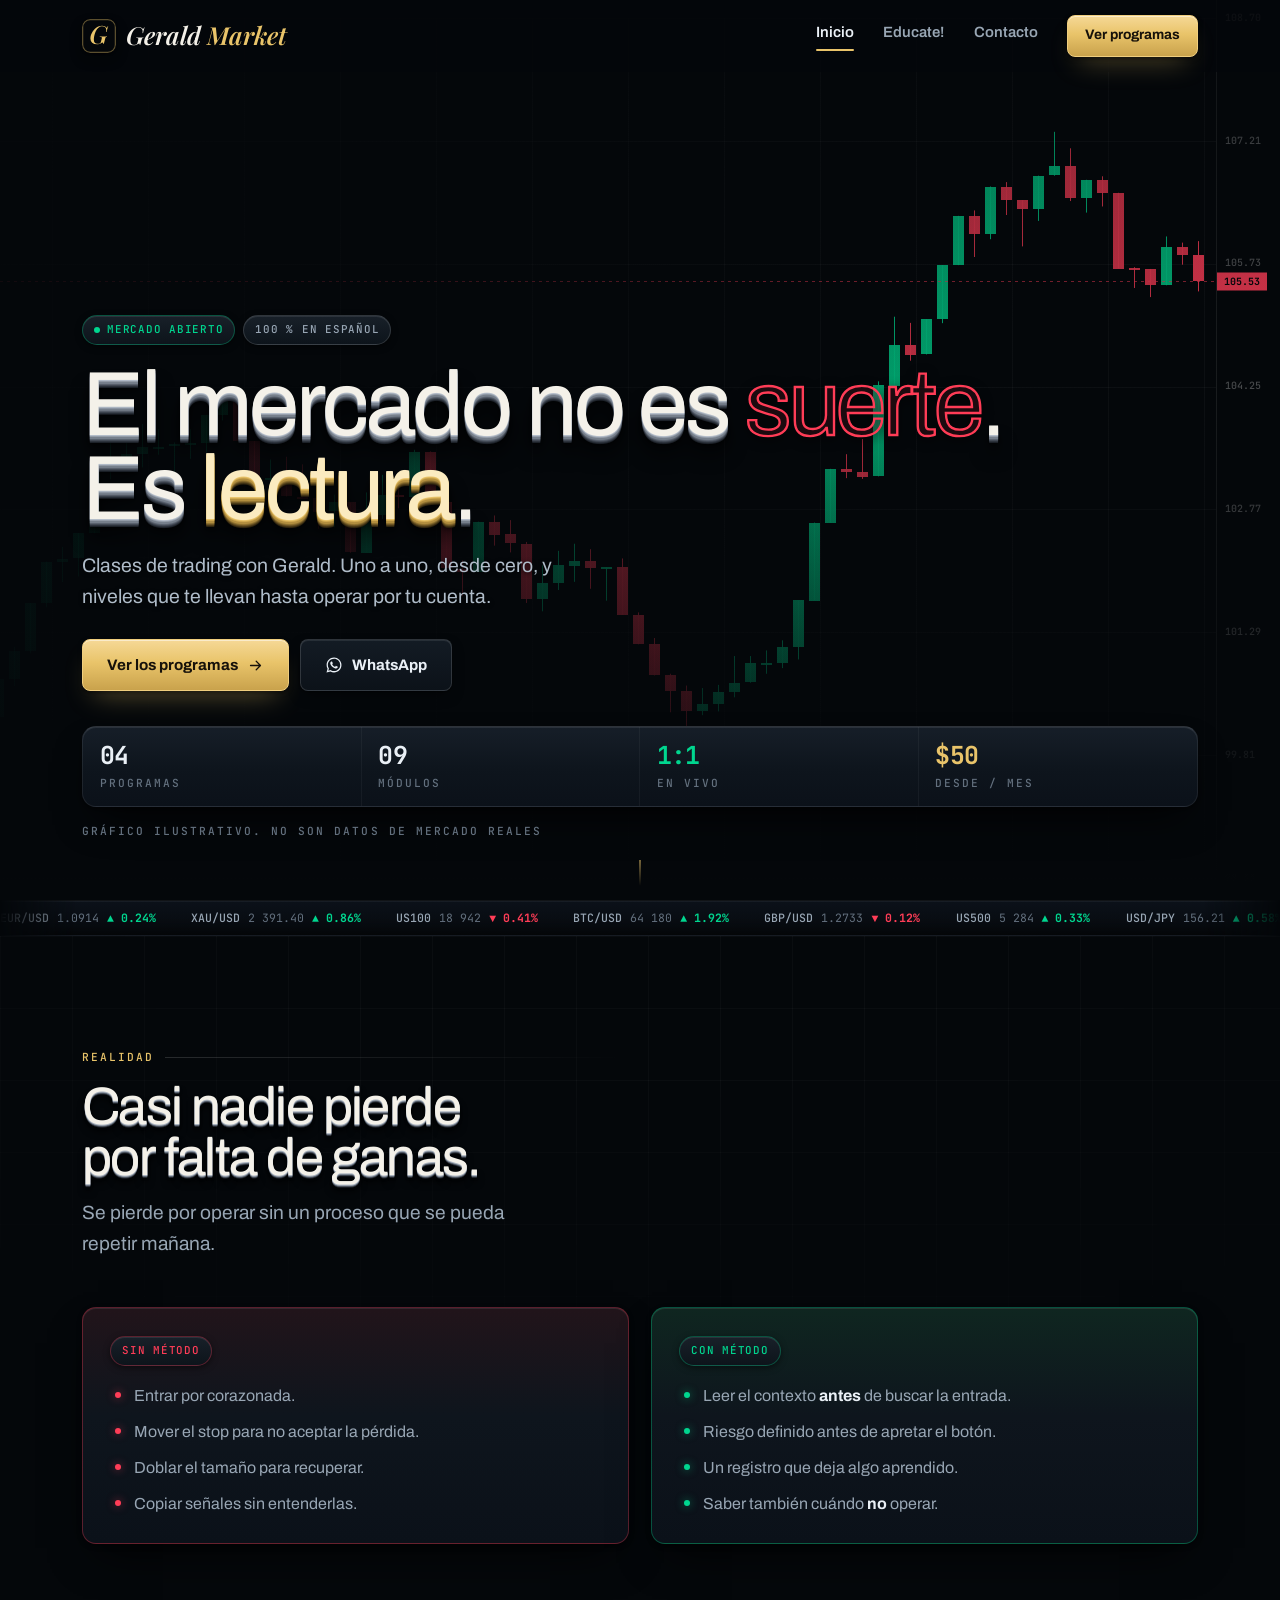
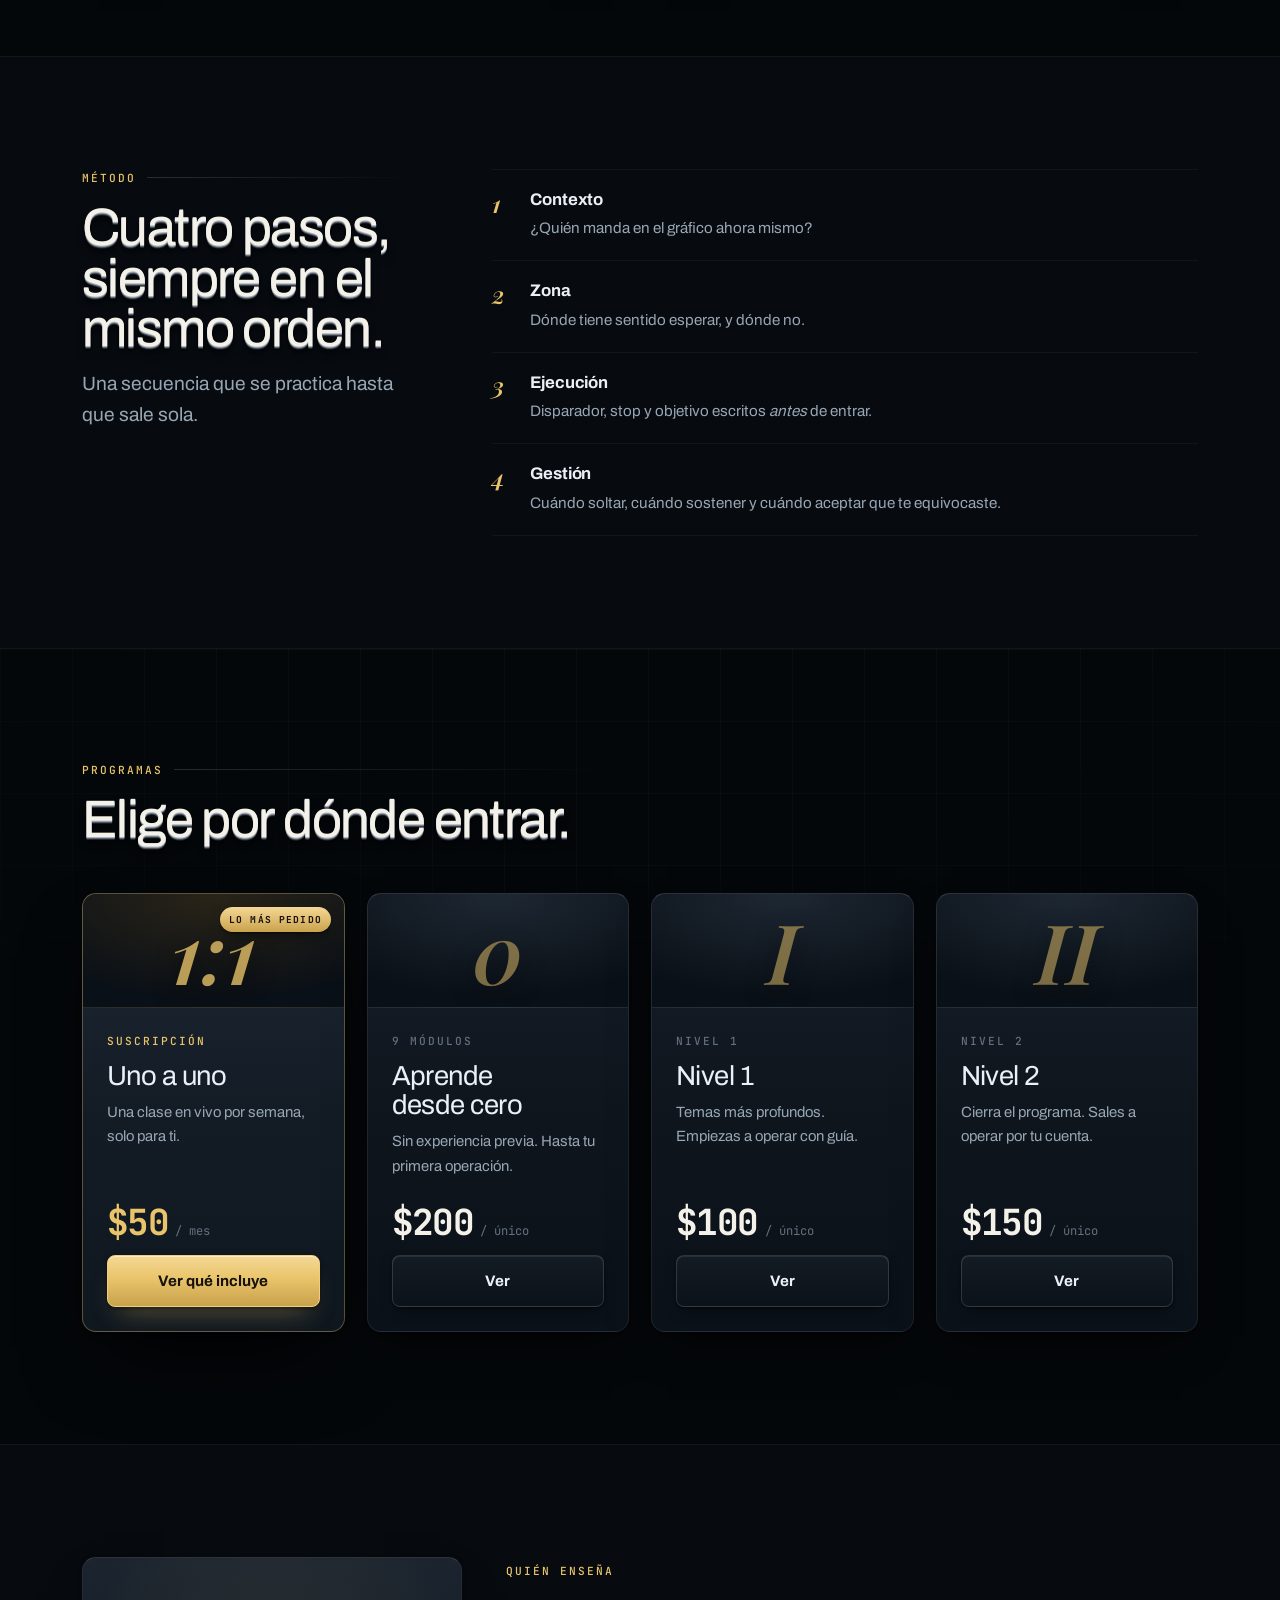
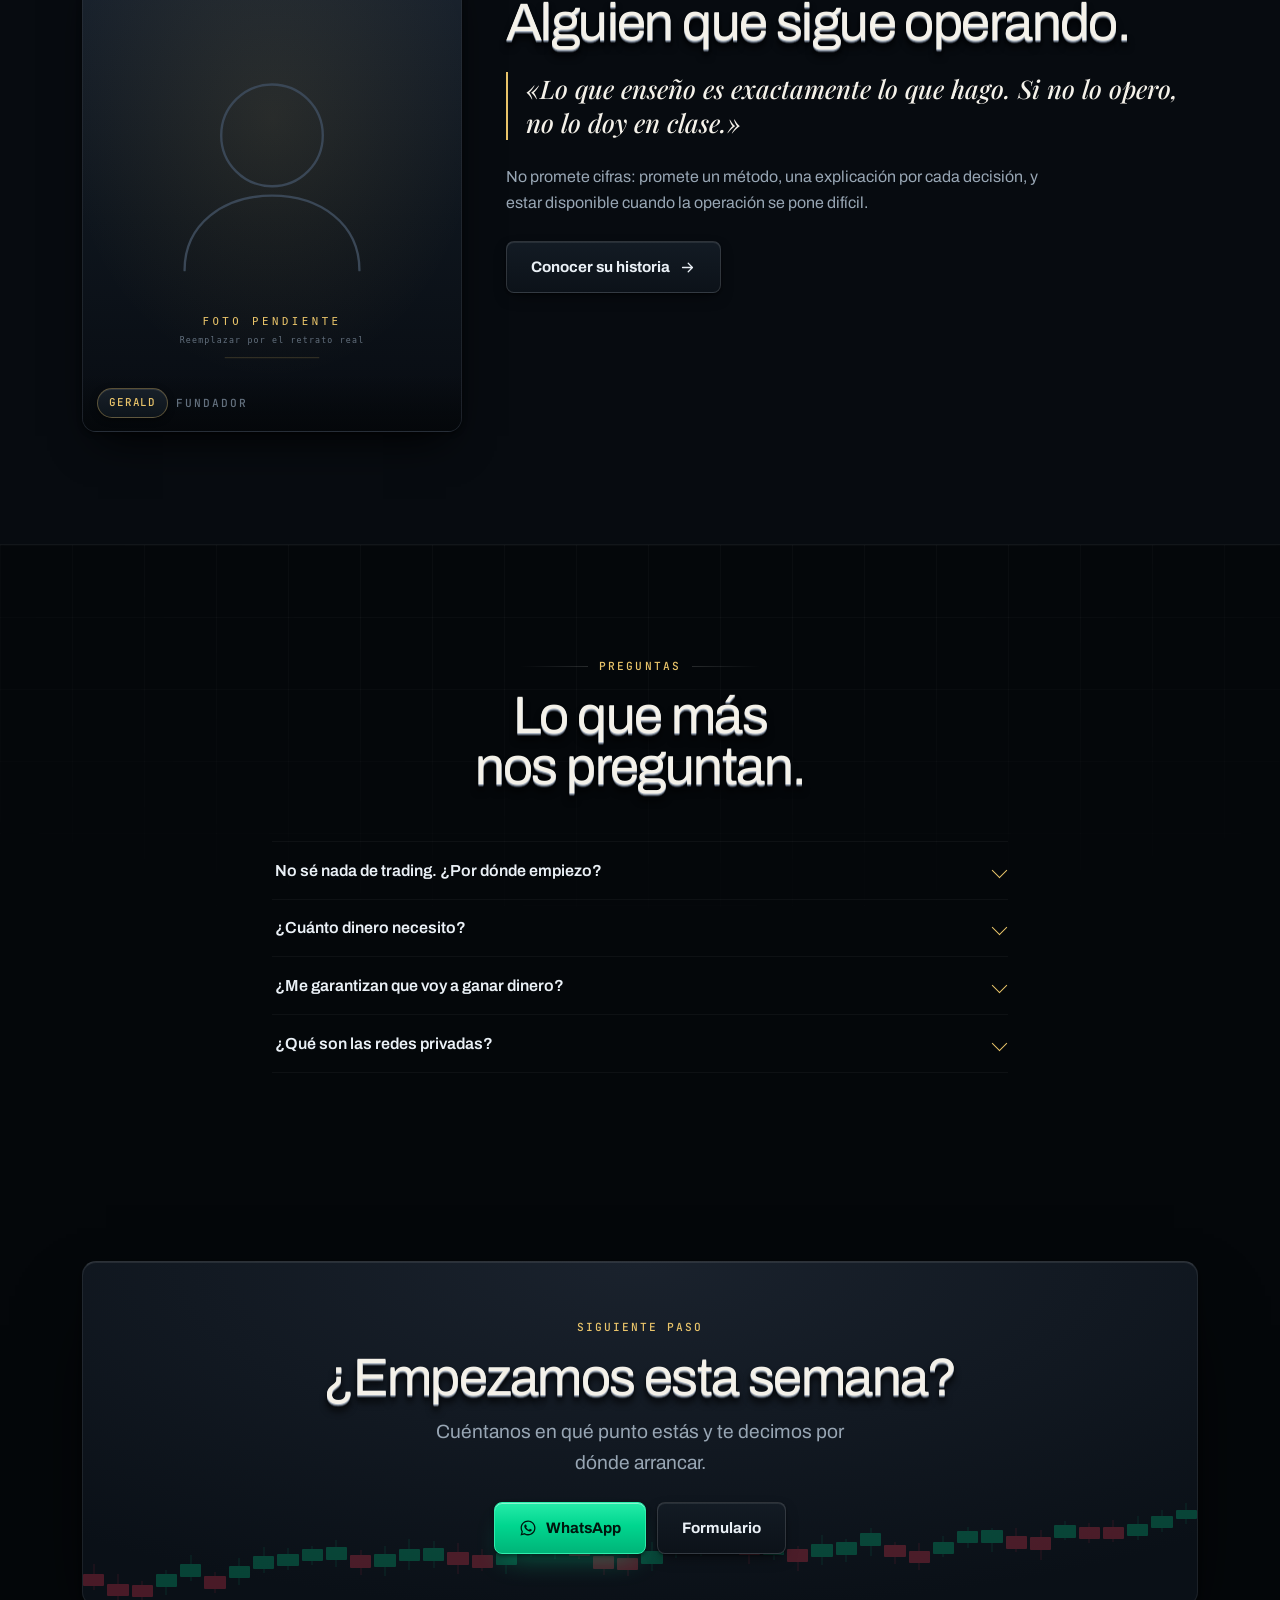
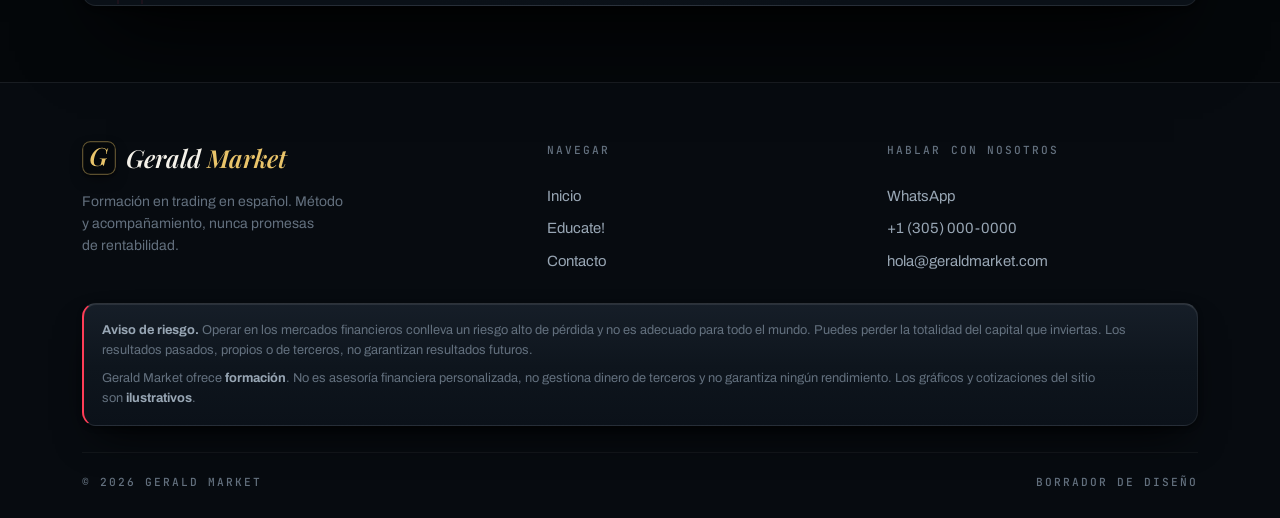
==== index.html @ be42028b "Fuera los guiones largos de todos los textos El cliente no quiere ver rayas ni semirrayas en sus pro" ====
<!doctype html>
<html lang="es">
<head>
<meta charset="utf-8">
<meta name="viewport" content="width=device-width, initial-scale=1, viewport-fit=cover">
<title>Gerald Market · Aprende a leer el mercado</title>
<meta name="description" content="Formación en trading, en español. Clases uno a uno, Aprende desde cero en 9 módulos, Nivel 1 y Nivel 2. Método claro, riesgo primero.">
<meta name="theme-color" content="#04070A">
<link rel="canonical" href="https://geraldmarket.com/">

<meta property="og:type" content="website">
<meta property="og:locale" content="es_ES">
<meta property="og:site_name" content="Gerald Market">
<meta property="og:title" content="Gerald Market · Aprende a leer el mercado">
<meta property="og:description" content="Clases de trading en español. Uno a uno, Aprende desde cero, Nivel 1 y Nivel 2.">
<meta property="og:url" content="https://geraldmarket.com/">

<link rel="icon" href="assets/img/favicon.svg" type="image/svg+xml">
<link rel="manifest" href="site.webmanifest">
<link rel="preload" href="assets/fonts/playfair-italic-latin.woff2" as="font" type="font/woff2" crossorigin>
<link rel="preload" href="assets/fonts/archivo-black-latin.woff2" as="font" type="font/woff2" crossorigin>
<link rel="preload" href="assets/fonts/archivo-latin.woff2" as="font" type="font/woff2" crossorigin>
<link rel="stylesheet" href="assets/css/fonts.css">
<link rel="stylesheet" href="assets/css/styles.css">

<script type="application/ld+json">
{
  "@context": "https://schema.org",
  "@type": "EducationalOrganization",
  "name": "Gerald Market",
  "url": "https://geraldmarket.com/",
  "description": "Formación en trading en español: clases uno a uno, programa desde cero y niveles avanzados.",
  "inLanguage": "es"
}
</script>
</head>
<body>
<a class="skip" href="#main">Saltar al contenido</a>

<svg width="0" height="0" style="position:absolute" aria-hidden="true" focusable="false">
  <symbol id="i-wa" viewBox="0 0 24 24">
    <path fill="currentColor" d="M12.04 2C6.58 2 2.13 6.45 2.13 11.91c0 1.75.46 3.45 1.32 4.95L2 22l5.25-1.38a9.9 9.9 0 0 0 4.79 1.22h.01c5.46 0 9.91-4.45 9.91-9.91 0-2.65-1.03-5.14-2.9-7.01A9.82 9.82 0 0 0 12.04 2Zm0 18.15h-.01a8.2 8.2 0 0 1-4.19-1.15l-.3-.18-3.12.82.83-3.04-.2-.31a8.19 8.19 0 0 1-1.26-4.38c0-4.54 3.7-8.24 8.25-8.24 2.2 0 4.27.86 5.83 2.42a8.19 8.19 0 0 1 2.41 5.83c0 4.54-3.7 8.23-8.24 8.23Zm4.52-6.17c-.25-.12-1.47-.72-1.69-.81-.23-.08-.39-.12-.56.13-.16.24-.64.8-.78.97-.14.16-.29.18-.54.06-.25-.12-1.05-.39-1.99-1.23-.74-.66-1.23-1.47-1.38-1.72-.14-.25-.01-.38.11-.5.11-.11.25-.29.37-.43.13-.15.17-.25.25-.41.08-.17.04-.31-.02-.43-.06-.12-.56-1.34-.76-1.84-.2-.48-.4-.42-.56-.43h-.47c-.17 0-.43.06-.66.31-.23.25-.86.85-.86 2.06s.89 2.39 1.01 2.56c.12.16 1.74 2.66 4.22 3.73.59.25 1.05.4 1.41.52.59.19 1.13.16 1.56.1.48-.07 1.47-.6 1.68-1.18.21-.58.21-1.08.14-1.18-.06-.11-.22-.17-.47-.29Z"/>
  </symbol>
  <symbol id="i-tel" viewBox="0 0 24 24">
    <path fill="none" stroke="currentColor" stroke-width="1.7" stroke-linecap="round" stroke-linejoin="round" d="M6.5 3h3l1.5 4.5-2 1.5a12 12 0 0 0 6 6l1.5-2 4.5 1.5v3a2 2 0 0 1-2.2 2A17.5 17.5 0 0 1 4.5 5.2 2 2 0 0 1 6.5 3Z"/>
  </symbol>
  <symbol id="i-arr" viewBox="0 0 24 24">
    <path fill="none" stroke="currentColor" stroke-width="1.8" stroke-linecap="round" stroke-linejoin="round" d="M5 12h13M13 6l6 6-6 6"/>
  </symbol>
</svg>

<!-- ============================================================== cabecera -->
<header class="hdr">
  <div class="shell hdr__in">
    <a class="brand" href="index.html">
      <img class="brand__mark" src="assets/img/logo-mark.svg" alt="" width="34" height="34">
      <span class="brand__name">Gerald <em>Market</em></span>
    </a>

    <nav class="nav" aria-label="Principal">
      <a href="index.html" aria-current="page">Inicio</a>
      <a href="educate.html">Educate!</a>
      <a href="contacto.html">Contacto</a>
    </nav>

    <a class="btn btn--gold btn--sm hdr__cta" href="educate.html">Ver programas</a>

    <button class="burger" type="button" aria-expanded="false" aria-controls="drawer" aria-label="Abrir el menú">
      <span></span><span></span><span></span>
    </button>
  </div>
</header>

<div class="drawer" id="drawer" data-open="false">
  <a href="index.html">Inicio</a>
  <a href="educate.html">Educate!</a>
  <a href="contacto.html">Contacto</a>
  <a class="btn btn--up btn--wide" data-wa href="#"><svg width="18" height="18" aria-hidden="true"><use href="#i-wa"/></svg> WhatsApp</a>
</div>

<main id="main">

  <!-- ================================================================ hero -->
  <section class="hero">
    <div class="hero__screen">
      <canvas data-chart aria-hidden="true"></canvas>
    </div>

    <div class="shell hero__in">
      <div class="hero__eyebrow">
        <span class="chip chip--up chip--live"><span class="chip__dot"></span> Mercado abierto</span>
        <span class="chip">100 % en español</span>
      </div>

      <h1 class="d1">El mercado no es <span class="hollow">suerte</span>.<br>Es <em class="gold-cut">lectura</em>.</h1>

      <p class="lead hero__lead">
        Clases de trading con Gerald. Uno a uno, desde cero, y niveles que te
        llevan hasta operar por tu cuenta.
      </p>

      <div class="btn-row">
        <a class="btn btn--gold" href="educate.html">
          Ver los programas <svg width="17" height="17" aria-hidden="true"><use href="#i-arr"/></svg>
        </a>
        <a class="btn btn--wire" data-wa href="#">
          <svg width="18" height="18" aria-hidden="true"><use href="#i-wa"/></svg> WhatsApp
        </a>
      </div>

      <div class="readout">
        <div class="readout__i"><span class="readout__v num">04</span><span class="readout__k tag">Programas</span></div>
        <div class="readout__i"><span class="readout__v num">09</span><span class="readout__k tag">Módulos</span></div>
        <div class="readout__i"><span class="readout__v num up">1:1</span><span class="readout__k tag">En vivo</span></div>
        <div class="readout__i"><span class="readout__v num gold">$50</span><span class="readout__k tag">Desde / mes</span></div>
      </div>

      <p class="hero__foot">
        <span class="tag">Gráfico ilustrativo. No son datos de mercado reales</span>
      </p>
    </div>

    <div class="scroll-hint" aria-hidden="true"><span></span></div>
  </section>

  <div class="tape" data-tape aria-hidden="true"></div>

  <!-- ========================================================= 01 realidad -->
  <section class="sec grid-bg" id="realidad">
    <div class="shell">
      <div class="sec-head rv">
        <div class="sec-head__k"><span class="tag tag--gold">Realidad</span></div>
        <h2 class="d2">Casi nadie pierde por falta de ganas.</h2>
        <p class="lead">Se pierde por operar sin un proceso que se pueda repetir mañana.</p>
      </div>

      <div class="split">
        <div class="pane pane--down rv">
          <div class="pane__hd"><span class="chip chip--down">Sin método</span></div>
          <ul class="ticks ticks--down">
            <li>Entrar por corazonada.</li>
            <li>Mover el stop para no aceptar la pérdida.</li>
            <li>Doblar el tamaño para recuperar.</li>
            <li>Copiar señales sin entenderlas.</li>
          </ul>
        </div>

        <div class="pane pane--up rv">
          <div class="pane__hd"><span class="chip chip--up">Con método</span></div>
          <ul class="ticks">
            <li>Leer el contexto <strong>antes</strong> de buscar la entrada.</li>
            <li>Riesgo definido antes de apretar el botón.</li>
            <li>Un registro que deja algo aprendido.</li>
            <li>Saber también cuándo <strong>no</strong> operar.</li>
          </ul>
        </div>
      </div>
    </div>
  </section>

  <!-- =========================================================== 02 método -->
  <section class="sec sec--panel" id="metodo">
    <div class="shell duo">
      <div class="duo__aside">
        <div class="sec-head rv">
          <div class="sec-head__k"><span class="tag tag--gold">Método</span></div>
          <h2 class="d2">Cuatro pasos, siempre en el mismo orden.</h2>
          <p class="lead">Una secuencia que se practica hasta que sale sola.</p>
        </div>
      </div>

      <div class="steps">
        <article class="step rv">
          <span class="step__n">1</span>
          <div>
            <h3 class="d4">Contexto</h3>
            <p>¿Quién manda en el gráfico ahora mismo?</p>
          </div>
        </article>

        <article class="step rv">
          <span class="step__n">2</span>
          <div>
            <h3 class="d4">Zona</h3>
            <p>Dónde tiene sentido esperar, y dónde no.</p>
          </div>
        </article>

        <article class="step rv">
          <span class="step__n">3</span>
          <div>
            <h3 class="d4">Ejecución</h3>
            <p>Disparador, stop y objetivo escritos <em>antes</em> de entrar.</p>
          </div>
        </article>

        <article class="step rv">
          <span class="step__n">4</span>
          <div>
            <h3 class="d4">Gestión</h3>
            <p>Cuándo soltar, cuándo sostener y cuándo aceptar que te equivocaste.</p>
          </div>
        </article>
      </div>
    </div>
  </section>

  <!-- ======================================================== 03 programas -->
  <section class="sec grid-bg" id="programas">
    <div class="shell">
      <div class="sec-head rv">
        <div class="sec-head__k"><span class="tag tag--gold">Programas</span></div>
        <h2 class="d2">Elige por dónde entrar.</h2>
      </div>

      <div class="grid grid--4">
        <article class="pcard pcard--feature rv">
          <span class="pcard__flag">Lo más pedido</span>
          <div class="pcard__top"><span class="pcard__mark">1:1</span></div>
          <div class="pcard__body">
            <span class="tag tag--gold">Suscripción</span>
            <h3 class="d3 pcard__name">Uno a uno</h3>
            <p class="pcard__desc">Una clase en vivo por semana, solo para ti.</p>
            <div class="pcard__foot">
              <p class="pcard__px"><span class="pcard__amt num">$50</span><span class="pcard__per">/ mes</span></p>
              <a class="btn btn--gold btn--wide" href="educate.html#uno-a-uno">Ver qué incluye</a>
            </div>
          </div>
        </article>

        <article class="pcard rv">
          <div class="pcard__top"><span class="pcard__mark">0</span></div>
          <div class="pcard__body">
            <span class="tag">9 módulos</span>
            <h3 class="d3 pcard__name">Aprende desde cero</h3>
            <p class="pcard__desc">Sin experiencia previa. Hasta tu primera operación.</p>
            <div class="pcard__foot">
              <p class="pcard__px"><span class="pcard__amt num">$200</span><span class="pcard__per">/ único</span></p>
              <a class="btn btn--wire btn--wide" href="educate.html#tienda">Ver</a>
            </div>
          </div>
        </article>

        <article class="pcard rv">
          <div class="pcard__top"><span class="pcard__mark">I</span></div>
          <div class="pcard__body">
            <span class="tag">Nivel 1</span>
            <h3 class="d3 pcard__name">Nivel 1</h3>
            <p class="pcard__desc">Temas más profundos. Empiezas a operar con guía.</p>
            <div class="pcard__foot">
              <p class="pcard__px"><span class="pcard__amt num">$100</span><span class="pcard__per">/ único</span></p>
              <a class="btn btn--wire btn--wide" href="educate.html#nivel-1">Ver</a>
            </div>
          </div>
        </article>

        <article class="pcard rv">
          <div class="pcard__top"><span class="pcard__mark">II</span></div>
          <div class="pcard__body">
            <span class="tag">Nivel 2</span>
            <h3 class="d3 pcard__name">Nivel 2</h3>
            <p class="pcard__desc">Cierra el programa. Sales a operar por tu cuenta.</p>
            <div class="pcard__foot">
              <p class="pcard__px"><span class="pcard__amt num">$150</span><span class="pcard__per">/ único</span></p>
              <a class="btn btn--wire btn--wide" href="educate.html#nivel-2">Ver</a>
            </div>
          </div>
        </article>
      </div>
    </div>
  </section>

  <!-- ============================================================ 04 quién -->
  <section class="sec sec--panel" id="quien">
    <div class="shell">
      <div class="who">
        <figure class="who__ph rv">
          <img src="assets/img/mentor-placeholder.svg" alt="Fotografía de Gerald, pendiente de reemplazar" width="640" height="800">
          <figcaption>
            <span class="chip chip--gold">Gerald</span>
            <span class="tag">Fundador</span>
          </figcaption>
        </figure>

        <div class="who__body rv">
          <span class="tag tag--gold">Quién enseña</span>
          <h2 class="d2" style="margin:.9rem 0 1.2rem">Alguien que sigue operando.</h2>
          <blockquote class="who__q">«Lo que enseño es exactamente lo que hago. Si no lo opero, no lo doy en clase.»</blockquote>
          <p>
            No promete cifras: promete un método, una explicación por cada
            decisión, y estar disponible cuando la operación se pone difícil.
          </p>
          <div class="btn-row" style="margin-top:1.6rem">
            <a class="btn btn--wire" href="contacto.html">Conocer su historia <svg width="17" height="17" aria-hidden="true"><use href="#i-arr"/></svg></a>
          </div>
        </div>
      </div>
    </div>
  </section>

  <!-- ======================================================== 05 preguntas -->
  <section class="sec grid-bg" id="preguntas">
    <div class="shell" style="max-width:800px">
      <div class="sec-head sec-head--mid rv">
        <div class="sec-head__k"><span class="tag tag--gold">Preguntas</span></div>
        <h2 class="d2">Lo que más nos preguntan.</h2>
      </div>

      <div class="acc rv">
        <details>
          <summary>No sé nada de trading. ¿Por dónde empiezo?</summary>
          <div class="acc__b"><p>Por <strong>Aprende desde cero</strong>. Empieza por el vocabulario y termina con tu primera operación acompañada.</p></div>
        </details>
        <details>
          <summary>¿Cuánto dinero necesito?</summary>
          <div class="acc__b"><p>Para aprender, nada más que el curso: las primeras semanas se trabajan en simulador. Cuando pases a dinero real, la cantidad la decides tú.</p></div>
        </details>
        <details>
          <summary>¿Me garantizan que voy a ganar dinero?</summary>
          <div class="acc__b"><p><strong>No, y desconfía de quien te lo garantice.</strong> Aquí se enseña un método y se acompaña su práctica. Operar implica riesgo real de pérdida.</p></div>
        </details>
        <details>
          <summary>¿Qué son las redes privadas?</summary>
          <div class="acc__b"><p>Los canales cerrados donde Gerald publica sus operaciones mientras están abiertas y explica cada decisión. Entran los estudiantes del uno a uno.</p></div>
        </details>
      </div>
    </div>
  </section>

  <!-- ============================================================== cierre -->
  <section class="sec sec--tight">
    <div class="shell">
      <div class="close-cta rv">
        <div class="close-cta__viz" data-candles="46" data-bias="0.8" aria-hidden="true"></div>
        <span class="tag tag--gold">Siguiente paso</span>
        <h2 class="d2" style="margin:.9rem 0 .8rem">¿Empezamos esta semana?</h2>
        <p class="lead" style="max-width:44ch;margin-inline:auto">
          Cuéntanos en qué punto estás y te decimos por dónde arrancar.
        </p>
        <div class="btn-row">
          <a class="btn btn--up" data-wa href="#"><svg width="18" height="18" aria-hidden="true"><use href="#i-wa"/></svg> WhatsApp</a>
          <a class="btn btn--wire" href="contacto.html">Formulario</a>
        </div>
      </div>
    </div>
  </section>
</main>

<!-- ================================================================= pie -->
<footer class="ft">
  <div class="shell">
    <div class="ft__top">
      <div>
        <a class="brand" href="index.html" style="margin-bottom:1rem">
          <img class="brand__mark" src="assets/img/logo-mark.svg" alt="" width="34" height="34">
          <span class="brand__name">Gerald <em>Market</em></span>
        </a>
        <p class="small dim" style="max-width:34ch">
          Formación en trading en español. Método y acompañamiento, nunca
          promesas de rentabilidad.
        </p>
      </div>

      <nav class="ft__nav" aria-label="Pie de página">
        <span class="tag ft__h">Navegar</span>
        <a href="index.html">Inicio</a>
        <a href="educate.html">Educate!</a>
        <a href="contacto.html">Contacto</a>
      </nav>

      <div class="ft__nav">
        <span class="tag ft__h">Hablar con nosotros</span>
        <a data-wa href="#">WhatsApp</a>
        <a data-tel href="#"><span data-tel-text>…</span></a>
        <a data-mail href="#"><span data-mail-text>…</span></a>
      </div>
    </div>

    <div class="risk">
      <p><strong>Aviso de riesgo.</strong> Operar en los mercados financieros conlleva
      un riesgo alto de pérdida y no es adecuado para todo el mundo. Puedes perder
      la totalidad del capital que inviertas. Los resultados pasados, propios o de
      terceros, no garantizan resultados futuros.</p>
      <p>Gerald Market ofrece <strong>formación</strong>. No es asesoría financiera
      personalizada, no gestiona dinero de terceros y no garantiza ningún
      rendimiento. Los gráficos y cotizaciones del sitio son
      <strong>ilustrativos</strong>.</p>
    </div>

    <div class="ft__end">
      <span class="tag">© <span data-year>2026</span> Gerald Market</span>
      <span class="tag">Borrador de diseño</span>
    </div>
  </div>
</footer>

<div class="dock" data-on="false">
  <a class="is-gold" href="educate.html">Ver programas</a>
  <a class="is-wa" data-wa href="#"><svg width="17" height="17" aria-hidden="true"><use href="#i-wa"/></svg> WhatsApp</a>
</div>

<script src="assets/js/market.js"></script>
<script src="assets/js/app.js"></script>
</body>
</html>
---- assets/css/fonts.css ----
/* Gerald Market · tipografías alojadas en el propio sitio.
   Playfair Display Italic → la marca. Serif de alto contraste, en cursiva.
   Archivo Black           → titulares.
   Archivo                 → interfaz y texto corrido (variable, 100-900).
   JetBrains Mono          → precios, tickers y cualquier número.
   No se pide nada a terceros: cero peticiones externas. */

/* -------------------------------------------- Playfair Display (cursiva) */
@font-face {
  font-family: 'Playfair Display';
  font-style: italic;
  font-weight: 400 700;
  font-display: swap;
  src: url('../fonts/playfair-italic-latin-ext.woff2') format('woff2');
  unicode-range: U+0100-02BA, U+02BD-02C5, U+02C7-02CC, U+02CE-02D7, U+02DD-02FF, U+0304, U+0308, U+0329, U+1D00-1DBF, U+1E00-1E9F, U+1EF2-1EFF, U+2020, U+20A0-20AB, U+20AD-20C0, U+2113, U+2C60-2C7F, U+A720-A7FF;
}
@font-face {
  font-family: 'Playfair Display';
  font-style: italic;
  font-weight: 400 700;
  font-display: swap;
  src: url('../fonts/playfair-italic-latin.woff2') format('woff2');
  unicode-range: U+0000-00FF, U+0131, U+0152-0153, U+02BB-02BC, U+02C6, U+02DA, U+02DC, U+0304, U+0308, U+0329, U+2000-206F, U+20AC, U+2122, U+2191, U+2193, U+2212, U+2215, U+FEFF, U+FFFD;
}

/* ---------------------------------------------------------- Archivo Black */
@font-face {
  font-family: 'Archivo Black';
  font-style: normal;
  font-weight: 400;
  font-display: swap;
  src: url('../fonts/archivo-black-latin-ext.woff2') format('woff2');
  unicode-range: U+0100-02BA, U+02BD-02C5, U+02C7-02CC, U+02CE-02D7, U+02DD-02FF, U+0304, U+0308, U+0329, U+1D00-1DBF, U+1E00-1E9F, U+1EF2-1EFF, U+2020, U+20A0-20AB, U+20AD-20C0, U+2113, U+2C60-2C7F, U+A720-A7FF;
}
@font-face {
  font-family: 'Archivo Black';
  font-style: normal;
  font-weight: 400;
  font-display: swap;
  src: url('../fonts/archivo-black-latin.woff2') format('woff2');
  unicode-range: U+0000-00FF, U+0131, U+0152-0153, U+02BB-02BC, U+02C6, U+02DA, U+02DC, U+0304, U+0308, U+0329, U+2000-206F, U+20AC, U+2122, U+2191, U+2193, U+2212, U+2215, U+FEFF, U+FFFD;
}

/* ---------------------------------------------------- Archivo (variable) */
@font-face {
  font-family: 'Archivo';
  font-style: normal;
  font-weight: 100 900;
  font-display: swap;
  src: url('../fonts/archivo-latin-ext.woff2') format('woff2');
  unicode-range: U+0100-02BA, U+02BD-02C5, U+02C7-02CC, U+02CE-02D7, U+02DD-02FF, U+0304, U+0308, U+0329, U+1D00-1DBF, U+1E00-1E9F, U+1EF2-1EFF, U+2020, U+20A0-20AB, U+20AD-20C0, U+2113, U+2C60-2C7F, U+A720-A7FF;
}
@font-face {
  font-family: 'Archivo';
  font-style: normal;
  font-weight: 100 900;
  font-display: swap;
  src: url('../fonts/archivo-latin.woff2') format('woff2');
  unicode-range: U+0000-00FF, U+0131, U+0152-0153, U+02BB-02BC, U+02C6, U+02DA, U+02DC, U+0304, U+0308, U+0329, U+2000-206F, U+20AC, U+2122, U+2191, U+2193, U+2212, U+2215, U+FEFF, U+FFFD;
}

/* ---------------------------------------------- JetBrains Mono (variable) */
@font-face {
  font-family: 'JetBrains Mono';
  font-style: normal;
  font-weight: 100 800;
  font-display: swap;
  src: url('../fonts/jetbrains-mono-latin-ext.woff2') format('woff2');
  unicode-range: U+0100-02BA, U+02BD-02C5, U+02C7-02CC, U+02CE-02D7, U+02DD-02FF, U+0304, U+0308, U+0329, U+1D00-1DBF, U+1E00-1E9F, U+1EF2-1EFF, U+2020, U+20A0-20AB, U+20AD-20C0, U+2113, U+2C60-2C7F, U+A720-A7FF;
}
@font-face {
  font-family: 'JetBrains Mono';
  font-style: normal;
  font-weight: 100 800;
  font-display: swap;
  src: url('../fonts/jetbrains-mono-latin.woff2') format('woff2');
  unicode-range: U+0000-00FF, U+0131, U+0152-0153, U+02BB-02BC, U+02C6, U+02DA, U+02DC, U+0304, U+0308, U+0329, U+2000-206F, U+20AC, U+2122, U+2191, U+2193, U+2212, U+2215, U+FEFF, U+FFFD;
}
---- assets/css/styles.css ----
@charset "UTF-8";
/* =============================================================================
   GERALD MARKET · sistema de diseño
   -----------------------------------------------------------------------------
   Fondo negro, superficies con volumen y una marca en cursiva dorada.

   Las cajas no son rectángulos planos con un borde de 1 px: tienen un degradado
   que va de claro arriba a oscuro abajo (como si la luz cayera desde arriba),
   un filo brillante en el borde superior y sombra propia por debajo. Lo que se
   pulsa sobresale; lo que se rellena está hundido. Ese contraste es lo que da
   sensación de relieve.

   Verde y rojo solo con su significado de mercado. El oro es la marca; el
   amarillo, la acción.
   ========================================================================== */

/* ------------------------------------------------------------------ tokens */
:root {
  /* superficies */
  --black:      #04070A;
  --ink:        #070B10;
  --panel:      #0A0F15;
  --line:       rgba(255, 255, 255, .075);
  --line-hi:    rgba(255, 255, 255, .14);
  --line-soft:  rgba(255, 255, 255, .045);

  /* las cajas: luz arriba, sombra abajo */
  --surf:    linear-gradient(180deg, #161E28 0%, #0E151D 52%, #0B1119 100%);
  --surf-hi: linear-gradient(180deg, #1D2733 0%, #131C25 52%, #0F171F 100%);
  --well:    #05080C;

  /* texto */
  --fg:         #EAF0F6;
  --fg-2:       #98A6B4;
  --fg-3:       #63707E;
  --cream:      #F4F1E9;

  /* mercado + marca */
  --up:         #00D68F;
  --down:       #FF3D57;
  --sig:        #FFD400;         /* amarillo: acción */
  --gold:       #E9C46A;         /* oro: identidad */

  --up-wash:    rgba(0, 214, 143, .11);
  --down-wash:  rgba(255, 61, 87, .11);
  --sig-wash:   rgba(255, 212, 0, .11);
  --gold-wash:  rgba(233, 196, 106, .10);
  --up-line:    rgba(0, 214, 143, .32);
  --down-line:  rgba(255, 61, 87, .32);
  --sig-line:   rgba(255, 212, 0, .34);
  --gold-line:  rgba(233, 196, 106, .34);

  /* relieve */
  --bevel:  inset 0 1px 0 rgba(255, 255, 255, .085);
  --sunken: inset 0 2px 5px rgba(0, 0, 0, .6), inset 0 1px 0 rgba(0, 0, 0, .8);
  --sh-1: 0 1px 2px rgba(0, 0, 0, .5),  0 6px 16px -6px rgba(0, 0, 0, .7);
  --sh-2: 0 2px 5px rgba(0, 0, 0, .45), 0 20px 42px -16px rgba(0, 0, 0, .95);
  --sh-3: 0 3px 9px rgba(0, 0, 0, .5),  0 40px 80px -24px rgba(0, 0, 0, 1);

  /* tipografía */
  --script:  'Playfair Display', 'Iowan Old Style', Georgia, serif;
  --display: 'Archivo Black', 'Archivo', system-ui, sans-serif;
  --sans:    'Archivo', system-ui, -apple-system, 'Segoe UI', sans-serif;
  --mono:    'JetBrains Mono', ui-monospace, 'SF Mono', Menlo, monospace;

  /* medidas */
  --shell:   1180px;
  --gutter:  20px;
  --r:       8px;
  --r-lg:    14px;
  --hdr:     64px;

  --ease: cubic-bezier(.2, .7, .3, 1);
}

/* ------------------------------------------------------------------- reset */
*, *::before, *::after { box-sizing: border-box; }
* { margin: 0; }

html {
  -webkit-text-size-adjust: 100%;
  scroll-behavior: smooth;
  scroll-padding-top: calc(var(--hdr) + 14px);
}

body {
  background: var(--black);
  color: var(--fg);
  font-family: var(--sans);
  font-size: 1rem;
  line-height: 1.62;
  -webkit-font-smoothing: antialiased;
  text-rendering: optimizeLegibility;
  overflow-x: hidden;
}

img, svg, canvas { display: block; max-width: 100%; }
img { height: auto; }
button, input, select, textarea { font: inherit; color: inherit; }
a { color: inherit; }

::selection { background: var(--gold); color: #000; }

:focus-visible { outline: 2px solid var(--gold); outline-offset: 3px; border-radius: 3px; }

.skip {
  position: absolute; left: 12px; top: -60px; z-index: 200;
  background: var(--sig); color: #000; padding: .6rem 1rem;
  font-weight: 700; border-radius: var(--r);
  transition: top .15s var(--ease);
}
.skip:focus { top: 12px; }

.sr {
  position: absolute; width: 1px; height: 1px; padding: 0;
  overflow: hidden; clip: rect(0 0 0 0); white-space: nowrap; border: 0;
}

/* -------------------------------------------------------------- tipografía */
h1, h2, h3, h4 {
  font-family: var(--display);
  font-weight: 400;
  line-height: .98;
  letter-spacing: -.02em;
  text-wrap: balance;
}

.d1 { font-size: clamp(2.7rem, 12.5vw, 5.7rem); line-height: .92; letter-spacing: -.035em; }
.d2 { font-size: clamp(2rem, 7.4vw, 3.3rem);    line-height: .96; letter-spacing: -.03em; }

/* ------------------------------------------------------- titulares en relieve
   Las letras están extruidas: la cara va en crema y por debajo baja una escalera
   de grises que se va apagando, como si el texto estuviera tallado sobre la
   pantalla. La profundidad se mide en `em`, así que crece y encoge sola con el
   cuerpo de letra en vez de romperse en el móvil. */
.d1, .d2 {
  --ext: .013em;
  color: var(--cream);
}
.d1 {
  text-shadow:
    0 calc(var(--ext) * 1) 0 #B4BDC9,
    0 calc(var(--ext) * 2) 0 #949DA9,
    0 calc(var(--ext) * 3) 0 #767F8B,
    0 calc(var(--ext) * 4) 0 #5A626E,
    0 calc(var(--ext) * 5) 0 #424954,
    0 calc(var(--ext) * 6) 0 #2D333C,
    0 calc(var(--ext) * 7) 0 #1C2128,
    0 calc(var(--ext) * 8)  calc(var(--ext) * 5)  rgba(0, 0, 0, .8),
    0 calc(var(--ext) * 15) calc(var(--ext) * 15) rgba(0, 0, 0, .9);
}
.d2 {
  --ext: .011em;
  text-shadow:
    0 calc(var(--ext) * 1) 0 #A9B2BE,
    0 calc(var(--ext) * 2) 0 #838C98,
    0 calc(var(--ext) * 3) 0 #5D6672,
    0 calc(var(--ext) * 4) 0 #3C434D,
    0 calc(var(--ext) * 5) 0 #232830,
    0 calc(var(--ext) * 6)  calc(var(--ext) * 4)  rgba(0, 0, 0, .75),
    0 calc(var(--ext) * 12) calc(var(--ext) * 12) rgba(0, 0, 0, .85);
}

/* La palabra dorada: mismo tallado, pero fundido en oro. */
.gold-cut {
  color: #FBEBC0;
  text-shadow:
    0 calc(var(--ext) * 1) 0 #E9C46A,
    0 calc(var(--ext) * 2) 0 #D0A951,
    0 calc(var(--ext) * 3) 0 #B28E3F,
    0 calc(var(--ext) * 4) 0 #8E7130,
    0 calc(var(--ext) * 5) 0 #6B5424,
    0 calc(var(--ext) * 6) 0 #4A3A18,
    0 calc(var(--ext) * 7) 0 #2E240F,
    0 calc(var(--ext) * 8)  calc(var(--ext) * 5)  rgba(0, 0, 0, .8),
    0 calc(var(--ext) * 15) calc(var(--ext) * 15) rgba(0, 0, 0, .9);
}

/* La palabra hueca: sin relleno, solo el filo. Detrás se ve el gráfico moviéndose
   a través de las letras: la palabra «suerte» queda literalmente vacía. */
.hollow {
  color: rgba(255, 61, 87, .10);
  -webkit-text-stroke: .026em var(--down);
  text-stroke: .026em var(--down);
  text-shadow: none;
  paint-order: stroke fill;
  filter: drop-shadow(0 .04em .06em rgba(0, 0, 0, .9));
}
.d3 { font-size: clamp(1.3rem, 4.2vw, 1.72rem); line-height: 1.07; letter-spacing: -.02em; }
.d4 { font-family: var(--sans); font-weight: 700; font-size: 1.05rem; line-height: 1.35; letter-spacing: -.01em; }

p { text-wrap: pretty; }

.lead  { font-size: clamp(1.03rem, 2.6vw, 1.2rem); color: var(--fg-2); line-height: 1.6; }
.muted { color: var(--fg-2); }
.dim   { color: var(--fg-3); }
.small { font-size: .875rem; line-height: 1.55; }

.tag {
  font-family: var(--mono);
  font-size: .7rem; font-weight: 500;
  letter-spacing: .18em; text-transform: uppercase;
  color: var(--fg-3);
}
.tag--sig  { color: var(--sig); }
.tag--gold { color: var(--gold); }
.tag--up   { color: var(--up); }
.tag--down { color: var(--down); }

.num { font-family: var(--mono); font-variant-numeric: tabular-nums; letter-spacing: -.02em; }

/* ------------------------------------------------------------------ layout */
.shell {
  width: 100%; max-width: var(--shell);
  margin-inline: auto; padding-inline: var(--gutter);
}

.sec { padding-block: clamp(60px, 10vw, 112px); position: relative; }
.sec--tight { padding-block: clamp(44px, 7vw, 76px); }
.sec--panel { background: var(--ink); border-block: 1px solid var(--line-soft); }

/* retícula tenue de gráfico */
.grid-bg { position: relative; isolation: isolate; }
.grid-bg::before {
  content: "";
  position: absolute; inset: 0; z-index: -1;
  background-image:
    linear-gradient(to right, rgba(255,255,255,.028) 1px, transparent 1px),
    linear-gradient(to bottom, rgba(255,255,255,.028) 1px, transparent 1px);
  background-size: 72px 72px;
  mask-image: radial-gradient(120% 88% at 50% 0%, #000 22%, transparent 76%);
  -webkit-mask-image: radial-gradient(120% 88% at 50% 0%, #000 22%, transparent 76%);
  pointer-events: none;
}

.sec-head { margin-bottom: clamp(26px, 4.5vw, 48px); max-width: 60ch; }
.sec-head__k { display: flex; align-items: center; gap: .7rem; margin-bottom: 1rem; }
.sec-head__k::after {
  content: ""; flex: 1; height: 1px;
  background: linear-gradient(to right, var(--line-hi), transparent);
}
.sec-head p { margin-top: .9rem; }
.sec-head--mid { margin-inline: auto; text-align: center; }
.sec-head--mid .sec-head__k { justify-content: center; }
.sec-head--mid .sec-head__k::before,
.sec-head--mid .sec-head__k::after {
  content: ""; flex: 1; height: 1px; max-width: 70px;
  background: linear-gradient(to right, transparent, var(--line-hi));
}
.sec-head--mid .sec-head__k::after { background: linear-gradient(to left, transparent, var(--line-hi)); }

/* ---------------------------------------------------------------- botones */
/* Sobresalen: degradado, filo claro arriba y sombra propia debajo. */
.btn {
  --btn-bg: linear-gradient(180deg, #1B242F, #10171F);
  --btn-fg: var(--fg);
  --btn-bd: var(--line-hi);
  display: inline-flex; align-items: center; justify-content: center; gap: .55rem;
  min-height: 52px;
  padding: 0 1.5rem;
  background: var(--btn-bg);
  color: var(--btn-fg);
  border: 1px solid var(--btn-bd);
  border-radius: var(--r);
  box-shadow: var(--bevel), var(--sh-1);
  font-weight: 700; font-size: .95rem;
  text-decoration: none; cursor: pointer; white-space: nowrap;
  transition: transform .13s var(--ease), box-shadow .18s, filter .18s, border-color .18s;
}
.btn:hover { transform: translateY(-2px); box-shadow: var(--bevel), var(--sh-2); filter: brightness(1.08); }
.btn:active { transform: translateY(1px); box-shadow: var(--bevel), 0 1px 2px rgba(0,0,0,.6); filter: brightness(.96); }
.btn svg { flex: none; }

.btn--sig {
  --btn-bg: linear-gradient(180deg, #FFE566 0%, #FFD400 45%, #E9B800 100%);
  --btn-fg: #14100A; --btn-bd: #FFDE3D;
  box-shadow: inset 0 1px 0 rgba(255,255,255,.6), 0 2px 4px rgba(0,0,0,.5), 0 14px 28px -12px rgba(255,212,0,.5);
}
.btn--sig:hover { box-shadow: inset 0 1px 0 rgba(255,255,255,.6), 0 3px 6px rgba(0,0,0,.5), 0 20px 40px -12px rgba(255,212,0,.6); }

.btn--up {
  --btn-bg: linear-gradient(180deg, #26EBA9 0%, #00D68F 45%, #00B478 100%);
  --btn-fg: #00160E; --btn-bd: #2FEFAE;
  box-shadow: inset 0 1px 0 rgba(255,255,255,.45), 0 2px 4px rgba(0,0,0,.5), 0 14px 28px -12px rgba(0,214,143,.45);
}
.btn--up:hover { box-shadow: inset 0 1px 0 rgba(255,255,255,.45), 0 3px 6px rgba(0,0,0,.5), 0 20px 40px -12px rgba(0,214,143,.55); }

.btn--gold {
  --btn-bg: linear-gradient(180deg, #F5D896 0%, #E9C46A 45%, #C9A24C 100%);
  --btn-fg: #16110A; --btn-bd: #F0CE7E;
  box-shadow: inset 0 1px 0 rgba(255,255,255,.5), 0 2px 4px rgba(0,0,0,.5), 0 14px 28px -12px rgba(233,196,106,.42);
}

.btn--wire { --btn-bg: linear-gradient(180deg, #131B24, #0C1219); }
.btn--ghost {
  --btn-bg: none; --btn-bd: transparent;
  box-shadow: none; padding-inline: .5rem; color: var(--fg-2);
}
.btn--ghost:hover { color: var(--fg); box-shadow: none; }

.btn--wide { width: 100%; }
.btn--sm { min-height: 42px; font-size: .86rem; padding: 0 1.05rem; }

.btn-row { display: flex; flex-wrap: wrap; gap: .7rem; }

/* ------------------------------------------------------- motivo: la vela */
/* Se usa con cuentagotas: el gráfico del hero y poco más. */
.candles { display: flex; align-items: flex-end; gap: 3px; height: 100%; overflow: hidden; }
.candle { position: relative; flex: 1 1 0; min-width: 2px; height: 100%; }
.candle::before {
  content: ""; position: absolute; left: 50%; translate: -50% 0; width: 1px;
  top: calc(var(--wt, 0) * 1%); bottom: calc(var(--wb, 0) * 1%);
  background: currentColor; opacity: .55;
}
.candle::after {
  content: ""; position: absolute; left: 0; right: 0;
  top: calc(var(--bt, 30) * 1%); bottom: calc(var(--bb, 30) * 1%);
  background: currentColor; border-radius: 1px;
}
.candle--up   { color: var(--up); }
.candle--down { color: var(--down); }

/* ------------------------------------------------------------------ listas */
.ticks { list-style: none; padding: 0; display: grid; gap: .75rem; }
.ticks li { position: relative; padding-left: 1.5rem; color: var(--fg-2); line-height: 1.5; }
.ticks li::before {
  content: ""; position: absolute; left: .3rem; top: .55em;
  width: 6px; height: 6px; border-radius: 50%;
  background: var(--up); box-shadow: 0 0 8px rgba(0,214,143,.55);
}
.ticks--down li::before { background: var(--down); box-shadow: 0 0 8px rgba(255,61,87,.55); }
.ticks--gold li::before { background: var(--gold); box-shadow: 0 0 8px rgba(233,196,106,.55); }
.ticks strong { color: var(--fg); font-weight: 700; }

/* ------------------------------------------------------------------ chips */
.chip {
  display: inline-flex; align-items: center; gap: .45rem;
  padding: .34rem .68rem;
  border: 1px solid var(--line-hi);
  border-radius: 999px;
  background: linear-gradient(180deg, #182029, #0D141B);
  box-shadow: var(--bevel), 0 2px 6px rgba(0,0,0,.5);
  font-family: var(--mono); font-size: .68rem; font-weight: 500;
  letter-spacing: .07em; text-transform: uppercase;
  color: var(--fg-2); white-space: nowrap;
}
.chip--up   { color: var(--up);   border-color: var(--up-line); }
.chip--down { color: var(--down); border-color: var(--down-line); }
.chip--sig  { color: var(--sig);  border-color: var(--sig-line); }
.chip--gold { color: var(--gold); border-color: var(--gold-line); }

.chip__dot { width: 6px; height: 6px; border-radius: 50%; background: currentColor; flex: none; }
.chip--live .chip__dot { animation: pulse 1.9s ease-in-out infinite; }
@keyframes pulse { 0%, 100% { opacity: 1; } 50% { opacity: .25; } }

.chip-row { display: flex; flex-wrap: wrap; gap: .45rem; }

/* --------------------------------------------------------------- cabecera */
.hdr {
  position: fixed; inset: 0 0 auto 0; z-index: 100;
  height: var(--hdr); display: flex; align-items: center;
  background: rgba(4, 7, 10, .8);
  border-bottom: 1px solid transparent;
  transition: background-color .2s, border-color .2s, box-shadow .2s;
}
.hdr--stuck {
  background: rgba(6, 9, 13, .97);
  border-bottom-color: var(--line);
  box-shadow: 0 10px 30px -12px rgba(0, 0, 0, .95);
}
.hdr__in { display: flex; align-items: center; gap: 1rem; width: 100%; }

.brand { display: flex; align-items: center; gap: .62rem; text-decoration: none; margin-right: auto; min-width: 0; }
.brand__mark {
  width: 34px; height: 34px; flex: none;
  border-radius: 8px;
  box-shadow: var(--sh-1);
}
.brand__name {
  font-family: var(--script); font-style: italic; font-weight: 600;
  font-size: 1.42rem; line-height: 1; color: var(--cream);
  white-space: nowrap;
}
.brand__name em { font-style: italic; color: var(--gold); }

.nav { display: none; gap: .15rem; }
.nav a {
  padding: .5rem .85rem; font-size: .93rem; font-weight: 600;
  color: var(--fg-2); text-decoration: none; border-radius: var(--r);
  transition: color .15s, background-color .15s;
}
.nav a:hover { color: var(--fg); background: rgba(255,255,255,.05); }
.nav a[aria-current="page"] { color: var(--fg); }
.nav a[aria-current="page"]::after {
  content: ""; display: block; height: 2px; margin-top: 4px;
  background: var(--gold); border-radius: 2px;
}

.hdr__cta { display: none; }

.burger {
  width: 44px; height: 44px; flex: none; display: grid; place-items: center;
  background: linear-gradient(180deg, #1A222C, #0E151C);
  border: 1px solid var(--line-hi); border-radius: var(--r);
  box-shadow: var(--bevel), var(--sh-1); cursor: pointer;
}
.burger span {
  display: block; width: 17px; height: 1.5px; background: var(--fg);
  transition: transform .2s var(--ease), opacity .15s;
}
.burger span + span { margin-top: 4px; }
.burger[aria-expanded="true"] span:nth-child(1) { transform: translateY(5.5px) rotate(45deg); }
.burger[aria-expanded="true"] span:nth-child(2) { opacity: 0; }
.burger[aria-expanded="true"] span:nth-child(3) { transform: translateY(-5.5px) rotate(-45deg); }

.drawer {
  position: fixed; inset: var(--hdr) 0 auto 0; z-index: 99;
  background: linear-gradient(180deg, #0D141B, #070B10);
  border-bottom: 1px solid var(--line);
  box-shadow: 0 26px 50px -18px rgba(0,0,0,1);
  padding: 1rem var(--gutter) 1.35rem;
  display: grid; gap: .15rem;
  transform: translateY(-10px); opacity: 0; visibility: hidden;
  transition: opacity .18s, transform .18s var(--ease), visibility .18s;
}
.drawer[data-open="true"] { opacity: 1; transform: none; visibility: visible; }
.drawer a {
  display: flex; align-items: center; justify-content: space-between;
  padding: .9rem .2rem; font-family: var(--display); font-size: 1.25rem;
  text-decoration: none; border-bottom: 1px solid var(--line-soft);
}
.drawer .btn { margin-top: 1rem; }

/* ------------------------------------------------------------ cinta/ticker */
.tape {
  position: relative; height: 36px;
  display: flex; align-items: center; overflow: hidden;
  background: linear-gradient(180deg, #0B1119, #06090D);
  border-block: 1px solid var(--line-soft);
  box-shadow: inset 0 1px 0 rgba(255,255,255,.05), inset 0 -12px 20px -14px rgba(0,0,0,.9);
  -webkit-mask-image: linear-gradient(to right, transparent, #000 6%, #000 94%, transparent);
  mask-image: linear-gradient(to right, transparent, #000 6%, #000 94%, transparent);
}
.tape__track {
  display: flex; flex: none; gap: 2.2rem; padding-right: 2.2rem;
  animation: tape 52s linear infinite; will-change: transform;
}
@keyframes tape { to { transform: translateX(-50%); } }
.tape:hover .tape__track { animation-play-state: paused; }
.tape__i { display: inline-flex; align-items: baseline; gap: .5rem; font-family: var(--mono); font-size: .72rem; white-space: nowrap; }
.tape__sym { color: var(--fg-2); font-weight: 500; }
.tape__px  { color: var(--fg-3); }
.tape__ch  { font-weight: 700; }
.tape__ch[data-dir="up"]   { color: var(--up); }
.tape__ch[data-dir="down"] { color: var(--down); }

/* ------------------------------------------------------------------- hero */
.hero {
  position: relative; min-height: 100svh;
  display: flex; align-items: flex-end;
  padding-top: calc(var(--hdr) + 34px);
  padding-bottom: clamp(34px, 7vw, 60px);
  overflow: hidden; background: var(--black);
}
.hero__screen { position: absolute; inset: 0; z-index: 0; }
.hero__screen canvas { width: 100%; height: 100%; opacity: .86; }
/* El velo se aclaró al tallar el titular: ahora las letras tienen sombra propia
   y se leen sin tener que apagar el gráfico. Así se ve moverse por dentro de la
   palabra hueca. */
.hero__screen::after {
  content: ""; position: absolute; inset: 0; pointer-events: none;
  background:
    linear-gradient(to top, var(--black) 2%, rgba(4,7,10,.9) 30%, rgba(4,7,10,.5) 62%, rgba(4,7,10,.62) 100%),
    linear-gradient(to right, rgba(4,7,10,.5), rgba(4,7,10,.22) 55%, rgba(4,7,10,.45));
}

.hero__in { position: relative; z-index: 1; width: 100%; }
.hero__eyebrow { display: flex; flex-wrap: wrap; align-items: center; gap: .5rem; margin-bottom: 1.15rem; }
.hero h1 { margin-bottom: 1.15rem; }
.hero h1 em { font-style: normal; }
.hero__lead {
  max-width: 45ch; margin-bottom: 1.7rem;
  color: #AFBCC9;
  text-shadow: 0 1px 4px rgba(0, 0, 0, .9);   /* se lee limpio sobre el gráfico */
}
.hero .btn-row { margin-bottom: 2.2rem; }
.hero__foot { display: flex; flex-wrap: wrap; align-items: center; gap: .4rem .9rem; margin-top: .9rem; }

/* lectura de terminal, con relieve */
.readout {
  display: grid; grid-template-columns: repeat(2, 1fr);
  background: var(--surf);
  border: 1px solid var(--line);
  border-top-color: var(--line-hi);
  border-radius: var(--r-lg);
  box-shadow: var(--bevel), var(--sh-2);
  overflow: hidden;
}
.readout__i { padding: .9rem 1.05rem; border-right: 1px solid var(--line-soft); border-bottom: 1px solid var(--line-soft); }
.readout__i:nth-child(2n) { border-right: 0; }
.readout__i:nth-last-child(-n+2) { border-bottom: 0; }
.readout__v {
  display: block; font-family: var(--mono); font-weight: 700;
  font-size: clamp(1.15rem, 4.6vw, 1.55rem); line-height: 1.1; letter-spacing: -.03em;
}
.readout__v.up   { color: var(--up); }
.readout__v.gold { color: var(--gold); }
.readout__k { display: block; margin-top: .3rem; }

.scroll-hint { display: none; position: absolute; left: 50%; bottom: 14px; translate: -50% 0; z-index: 1; }
.scroll-hint span {
  display: block; width: 1px; height: 26px; margin: .5rem auto 0;
  background: linear-gradient(to bottom, var(--gold), transparent);
  animation: drop 1.9s ease-in-out infinite;
}
@keyframes drop { 0%, 100% { transform: scaleY(.3); transform-origin: top; opacity: .3; } 50% { transform: scaleY(1); opacity: 1; } }

/* ================================================== superficies con relieve */
.card, .pane, .plan, .pcard, .reach__i, .close-cta,
.form-note, .risk, .who__ph, .incl {
  background: var(--surf);
  border: 1px solid var(--line);
  border-top-color: var(--line-hi);
  border-radius: var(--r-lg);
  box-shadow: var(--bevel), var(--sh-2);
}

.card { padding: clamp(1.2rem, 3.4vw, 1.7rem); }
.card--hi { background: var(--surf-hi); }

.grid { display: grid; gap: 16px; }
.grid--2 { grid-template-columns: 1fr; }
.grid--3 { grid-template-columns: 1fr; }
.grid--4 { grid-template-columns: 1fr; }
.grid > * { min-width: 0; }

/* pasos del método */
.step {
  display: grid; grid-template-columns: auto 1fr; gap: 1rem;
  padding: 1.2rem 0; border-top: 1px solid var(--line-soft); align-items: start;
}
.step:last-child { border-bottom: 1px solid var(--line-soft); }
.step__n {
  font-family: var(--script); font-style: italic; font-weight: 600;
  font-size: 1.5rem; line-height: 1; color: var(--gold);
  padding-top: .1rem; min-width: 1.6ch;
}
.step h3 { margin-bottom: .3rem; }
.step p { color: var(--fg-2); font-size: .95rem; }

/* dos columnas contrapuestas */
.split { display: grid; gap: 16px; }
.pane { padding: clamp(1.2rem, 3.4vw, 1.7rem); }
.pane--down { border-color: var(--down-line); background: linear-gradient(180deg, #21141A 0%, #0E151D 46%, #0B1119 100%); }
.pane--up   { border-color: var(--up-line);   background: linear-gradient(180deg, #0F2620 0%, #0E151D 46%, #0B1119 100%); }
.pane__hd { margin-bottom: 1.1rem; }

/* titular a un lado, contenido al otro */
.duo { display: grid; gap: clamp(26px, 4vw, 44px); }

/* ============================================== la tienda (página Educate!) */
.pcard { display: flex; flex-direction: column; overflow: hidden; position: relative; }
.pcard--feature { border-color: var(--gold-line); background: var(--surf-hi); box-shadow: var(--bevel), var(--sh-3); }

/* la portada del producto: un numeral en cursiva dorada, nada más */
.pcard__top {
  position: relative; overflow: hidden;
  aspect-ratio: 16 / 7;
  display: grid; place-items: center;
  background: radial-gradient(120% 130% at 50% 0%, #1E2833 0%, #0A1017 70%);
  border-bottom: 1px solid var(--line);
}
.pcard--feature .pcard__top { background: radial-gradient(120% 130% at 50% 0%, #2A2418 0%, #0A1017 72%); }
.pcard__mark {
  font-family: var(--script); font-style: italic; font-weight: 600;
  font-size: clamp(3.6rem, 14vw, 5.2rem); line-height: 1;
  color: var(--gold); opacity: .5;
  text-shadow: 0 8px 26px rgba(0, 0, 0, .8);
  user-select: none;
}
.pcard--feature .pcard__mark { opacity: .78; }
.pcard__flag {
  position: absolute; top: .8rem; right: .8rem; z-index: 2;   /* por encima de la portada */
  background: linear-gradient(180deg, #F5D896, #C9A24C);
  color: #16110A; box-shadow: var(--sh-1);
  font-family: var(--mono); font-size: .6rem; font-weight: 700;
  letter-spacing: .12em; text-transform: uppercase;
  padding: .3rem .55rem; border-radius: 999px;
}

.pcard__body { padding: clamp(1.15rem, 3.4vw, 1.5rem); display: flex; flex-direction: column; flex: 1; gap: .55rem; }
.pcard__name { margin-top: .15rem; }
.pcard__desc { color: var(--fg-2); font-size: .93rem; }
.pcard__foot { margin-top: auto; padding-top: 1.1rem; display: flex; flex-direction: column; gap: .85rem; }
.pcard__px { display: flex; align-items: baseline; gap: .45rem; flex-wrap: wrap; }
.pcard__amt {
  font-family: var(--mono); font-weight: 700;
  font-size: clamp(1.85rem, 6.5vw, 2.25rem); line-height: 1; letter-spacing: -.045em;
  color: var(--cream);
}
.pcard--feature .pcard__amt { color: var(--gold); }
.pcard__per { font-family: var(--mono); font-size: .76rem; color: var(--fg-3); }

/* lo que incluye la suscripción */
.incl { padding: clamp(1.3rem, 4vw, 1.9rem); }
.incl__hd { display: flex; flex-wrap: wrap; align-items: baseline; gap: .6rem 1rem; margin-bottom: 1.3rem; }

/* temario plegado: está, pero no estorba */
.fold { border-top: 1px solid var(--line-soft); }
.fold summary {
  display: flex; align-items: center; gap: .8rem;
  padding: 1.05rem .2rem; cursor: pointer; list-style: none;
  font-weight: 600; font-size: .98rem;
}
.fold summary::-webkit-details-marker { display: none; }
.fold summary::after {
  content: ""; flex: none; width: 10px; height: 10px; margin-left: auto;
  border-right: 1.5px solid var(--gold); border-bottom: 1.5px solid var(--gold);
  transform: rotate(45deg); transition: transform .2s var(--ease);
}
.fold[open] summary::after { transform: rotate(-135deg); }
.mods { display: grid; gap: 0; padding-bottom: 1rem; }
.mod {
  display: grid; grid-template-columns: auto 1fr; gap: .9rem;
  align-items: baseline; padding: .62rem .2rem;
  border-top: 1px solid var(--line-soft);
}
.mod__n { font-family: var(--mono); font-size: .72rem; font-weight: 700; color: var(--gold); }
.mod__t { font-size: .93rem; color: var(--fg-2); }

/* ------------------------------------------------------------ acordeón FAQ */
.acc { border-top: 1px solid var(--line-soft); }
.acc details { border-bottom: 1px solid var(--line-soft); }
.acc summary {
  display: flex; align-items: flex-start; gap: .9rem;
  padding: 1.05rem .2rem; cursor: pointer; list-style: none;
  font-weight: 600; font-size: 1rem; line-height: 1.45;
}
.acc summary::-webkit-details-marker { display: none; }
.acc summary::after {
  content: ""; flex: none; width: 11px; height: 11px; margin-left: auto; margin-top: .38em;
  border-right: 1.5px solid var(--gold); border-bottom: 1.5px solid var(--gold);
  transform: rotate(45deg); transition: transform .2s var(--ease);
}
.acc details[open] summary::after { transform: rotate(-135deg); }
.acc__b { padding: 0 .2rem 1.15rem 0; color: var(--fg-2); font-size: .95rem; max-width: 68ch; }
.acc__b p + p { margin-top: .7rem; }

/* --------------------------------------------------------------- formulario */
/* Al revés que las tarjetas: los campos están hundidos. */
.form { display: grid; gap: 1.05rem; }
.form > * { min-width: 0; }
.field { display: grid; gap: .42rem; }
.field > label:not(.check) {
  font-family: var(--mono); font-size: .68rem; font-weight: 500;
  letter-spacing: .13em; text-transform: uppercase; color: var(--fg-2);
}
.field > label .req { color: var(--gold); }

.input, .select, .textarea {
  width: 100%; min-height: 52px; padding: .8rem .95rem;
  background: var(--well);
  border: 1px solid var(--line);
  border-radius: var(--r);
  box-shadow: var(--sunken);
  color: var(--fg); font-size: 1rem;
  transition: border-color .15s, box-shadow .18s;
}
.textarea { min-height: 136px; resize: vertical; line-height: 1.55; }
.input::placeholder, .textarea::placeholder { color: var(--fg-3); }
.input:focus, .select:focus, .textarea:focus {
  border-color: var(--gold); outline: none;
  box-shadow: var(--sunken), 0 0 0 3px rgba(233, 196, 106, .16);
}
.select {
  appearance: none;
  background-image:
    linear-gradient(45deg, transparent 50%, var(--fg-2) 50%),
    linear-gradient(135deg, var(--fg-2) 50%, transparent 50%);
  background-position: calc(100% - 18px) 23px, calc(100% - 13px) 23px;
  background-size: 5px 5px, 5px 5px;
  background-repeat: no-repeat;
  padding-right: 2.4rem;
}
.select option { background: #0C1219; color: var(--fg); }

.input[aria-invalid="true"], .textarea[aria-invalid="true"], .select[aria-invalid="true"] { border-color: var(--down); }
.err { font-size: .8rem; color: var(--down); }
.err:empty { display: none; }

.check { display: flex; gap: .7rem; align-items: flex-start; cursor: pointer; }
.check input { flex: none; width: 19px; height: 19px; margin-top: .18em; accent-color: var(--gold); }
.check span { font-size: .88rem; color: var(--fg-2); line-height: 1.5; }

.form-note { padding: .95rem 1.1rem; border-left: 2px solid var(--gold); }

.sent {
  display: none; padding: .9rem 1.1rem;
  border: 1px solid var(--up-line); border-radius: var(--r);
  background: linear-gradient(180deg, #0F2620, #0B1119);
  box-shadow: var(--bevel), var(--sh-1);
  color: var(--up); font-size: .9rem;
}
.sent[data-on="true"] { display: block; }

/* ------------------------------------------------------------------ perfil */
.who { display: grid; gap: clamp(22px, 5vw, 44px); }
.who__ph { position: relative; overflow: hidden; aspect-ratio: 4 / 5; }
.who__ph img { width: 100%; height: 100%; object-fit: cover; }
.who__ph figcaption {
  position: absolute; inset: auto 0 0 0;
  display: flex; align-items: center; gap: .5rem; flex-wrap: wrap;
  padding: .8rem .9rem;
  background: linear-gradient(to top, rgba(4,7,10,.96), transparent);
}
.who__q {
  border-left: 2px solid var(--gold);
  padding-left: 1.15rem; margin: 1.5rem 0;
  font-family: var(--script); font-style: italic; font-weight: 500;
  font-size: clamp(1.2rem, 3.8vw, 1.6rem); line-height: 1.32;
  color: var(--cream);
}
.who__body p + p { margin-top: .9rem; }
.who__body p { color: var(--fg-2); max-width: 62ch; }

/* barra de contacto directo */
.reach { display: grid; gap: 14px; }
.reach__i {
  display: flex; align-items: center; gap: .95rem;
  padding: 1.05rem 1.15rem; text-decoration: none;
  transition: transform .13s var(--ease), box-shadow .2s, border-color .2s;
}
.reach__i:hover { transform: translateY(-2px); box-shadow: var(--bevel), var(--sh-3); border-color: var(--line-hi); }
.reach__ic {
  width: 44px; height: 44px; flex: none; display: grid; place-items: center;
  border-radius: 10px; border: 1px solid var(--line-hi);
  background: linear-gradient(180deg, #1A222C, #0C1219);
  box-shadow: var(--bevel), var(--sh-1);
}
.reach__i--wa  .reach__ic { color: var(--up);   border-color: var(--up-line); }
.reach__i--tel .reach__ic { color: var(--gold); border-color: var(--gold-line); }
.reach__t { display: block; font-weight: 700; font-size: .98rem; }
.reach__d { display: block; font-family: var(--mono); font-size: .78rem; color: var(--fg-3); margin-top: .1rem; }
.reach__go { margin-left: auto; color: var(--fg-3); flex: none; }

/* -------------------------------------------------------------- cierre CTA */
.close-cta {
  position: relative; overflow: hidden; text-align: center;
  padding: clamp(1.8rem, 6vw, 3.2rem);
  background: radial-gradient(120% 150% at 50% 0%, #1A222D 0%, #0A1017 68%);
  box-shadow: var(--bevel), var(--sh-3);
}
.close-cta > :not(.close-cta__viz) { position: relative; }
.close-cta__viz { position: absolute; inset: auto 0 0 0; height: 104px; opacity: .26; pointer-events: none; }
.close-cta .btn-row { justify-content: center; margin-top: 1.5rem; }

/* ------------------------------------------------------------------- footer */
.ft { border-top: 1px solid var(--line); background: var(--ink); padding-block: clamp(38px, 7vw, 58px) 26px; }
.ft__top { display: grid; gap: 30px; }
.ft__nav { display: grid; gap: .55rem; }
.ft__nav a { color: var(--fg-2); text-decoration: none; font-size: .93rem; width: fit-content; }
.ft__nav a:hover { color: var(--gold); }
.ft__h { display: block; margin-bottom: .95rem; }

.risk { margin-top: 30px; padding: 1.05rem 1.15rem; border-left: 2px solid var(--down); }
.risk p { font-size: .8rem; color: var(--fg-3); line-height: 1.55; }
.risk p + p { margin-top: .5rem; }
.risk strong { color: var(--fg-2); }

.ft__end {
  margin-top: 26px; padding-top: 20px; border-top: 1px solid var(--line-soft);
  display: flex; flex-wrap: wrap; gap: .6rem 1.2rem;
  align-items: center; justify-content: space-between;
}

/* ------------------------------------------------------- barra fija móvil */
.dock {
  position: fixed; inset: auto 0 0 0; z-index: 90;
  display: grid; grid-template-columns: 1fr 1fr; gap: 1px;
  background: var(--line-hi);
  box-shadow: 0 -14px 34px -12px rgba(0, 0, 0, 1);
  padding-bottom: env(safe-area-inset-bottom, 0);
  transform: translateY(115%);
  transition: transform .24s var(--ease);
}
.dock[data-on="true"] { transform: none; }
.dock a {
  display: flex; align-items: center; justify-content: center; gap: .5rem;
  min-height: 56px; text-decoration: none; font-weight: 700; font-size: .92rem;
  background: linear-gradient(180deg, #131B24, #0A0F15);
  box-shadow: inset 0 1px 0 rgba(255,255,255,.07);
}
.dock a.is-gold { background: linear-gradient(180deg, #F5D896, #C9A24C); color: #16110A; }
.dock a.is-wa   { background: linear-gradient(180deg, #26EBA9, #00B478); color: #00160E; }

/* --------------------------------------------------------------- hoja/página */
.phead {
  padding-top: calc(var(--hdr) + clamp(40px, 9vw, 82px));
  padding-bottom: clamp(30px, 6vw, 56px);
  border-bottom: 1px solid var(--line-soft);
  position: relative; overflow: hidden;
}
.phead h1 { margin: .9rem 0 1rem; }
.phead p { max-width: 54ch; }

/* --------------------------------------------------------------- revelado */
.rv { opacity: 0; transform: translateY(14px); transition: opacity .5s var(--ease), transform .5s var(--ease); }
.rv[data-in="true"] { opacity: 1; transform: none; }

/* =============================================================== responsive */
@media (min-width: 560px) {
  .grid--2 { grid-template-columns: 1fr 1fr; }
  .grid--4 { grid-template-columns: 1fr 1fr; }
  .split { grid-template-columns: 1fr 1fr; }
  .readout { grid-template-columns: repeat(4, 1fr); }
  .readout__i { border-bottom: 0; }
  .readout__i:nth-child(2n) { border-right: 1px solid var(--line-soft); }
  .readout__i:last-child { border-right: 0; }
  .reach { grid-template-columns: 1fr 1fr; }
  .ft__top { grid-template-columns: 1.4fr 1fr 1fr; }
}

@media (min-width: 720px) {
  :root { --gutter: 32px; --hdr: 72px; }
  .grid--3 { grid-template-columns: repeat(3, 1fr); }
  .who { grid-template-columns: 380px 1fr; align-items: start; }
  .dock { display: none; }
  .scroll-hint { display: block; }
  .brand__name { font-size: 1.55rem; }
}

@media (min-width: 960px) {
  .nav { display: flex; }
  .hdr__cta { display: inline-flex; }
  .burger, .drawer { display: none; }
  .hero__lead { font-size: 1.22rem; }
  .hero__screen canvas { opacity: 1; }
  .hero__screen::after {
    background:
      linear-gradient(to right, rgba(4,7,10,.88) 0%, rgba(4,7,10,.64) 32%, rgba(4,7,10,.08) 66%, transparent 100%),
      linear-gradient(to top, var(--black) 2%, rgba(4,7,10,.74) 22%, rgba(4,7,10,.16) 56%, rgba(4,7,10,.42) 100%);
  }
  .duo { grid-template-columns: 340px 1fr; gap: 70px; align-items: start; }
  .duo__aside { position: sticky; top: calc(var(--hdr) + 30px); }
  .duo .sec-head { margin-bottom: 0; }
  .grid--4 { grid-template-columns: repeat(4, 1fr); }
  .grid--2, .grid--3, .grid--4, .split { gap: 22px; }
}

@media (max-width: 379px) {
  :root { --gutter: 16px; }
  .brand__name { font-size: 1.25rem; }
}

/* =============================================================== movimiento */
@media (prefers-reduced-motion: reduce) {
  html { scroll-behavior: auto; }
  *, *::before, *::after {
    animation-duration: .001ms !important;
    animation-iteration-count: 1 !important;
    transition-duration: .001ms !important;
  }
  .rv { opacity: 1; transform: none; }
  .tape__track { animation: none; }
}

@media print {
  .hdr, .drawer, .dock, .tape, .hero__screen, .scroll-hint { display: none !important; }
  body { background: #fff; color: #000; }
}
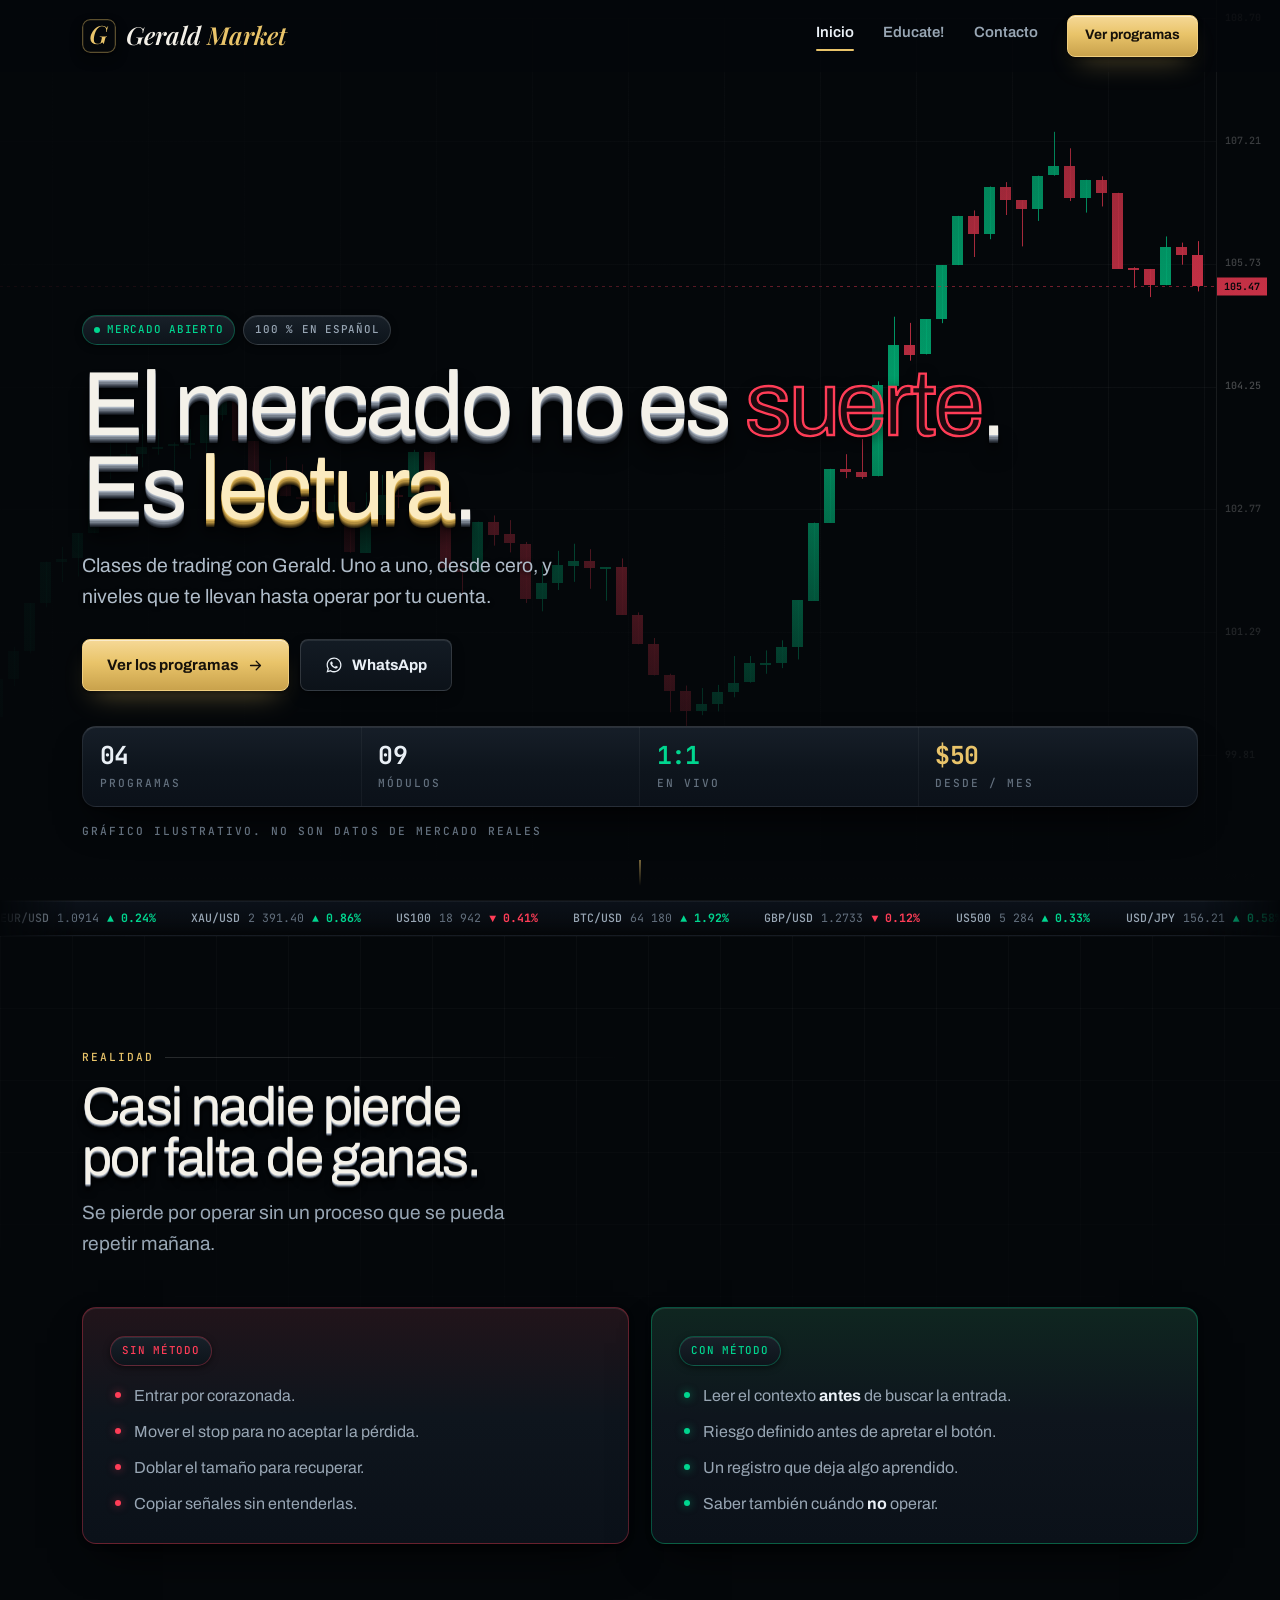
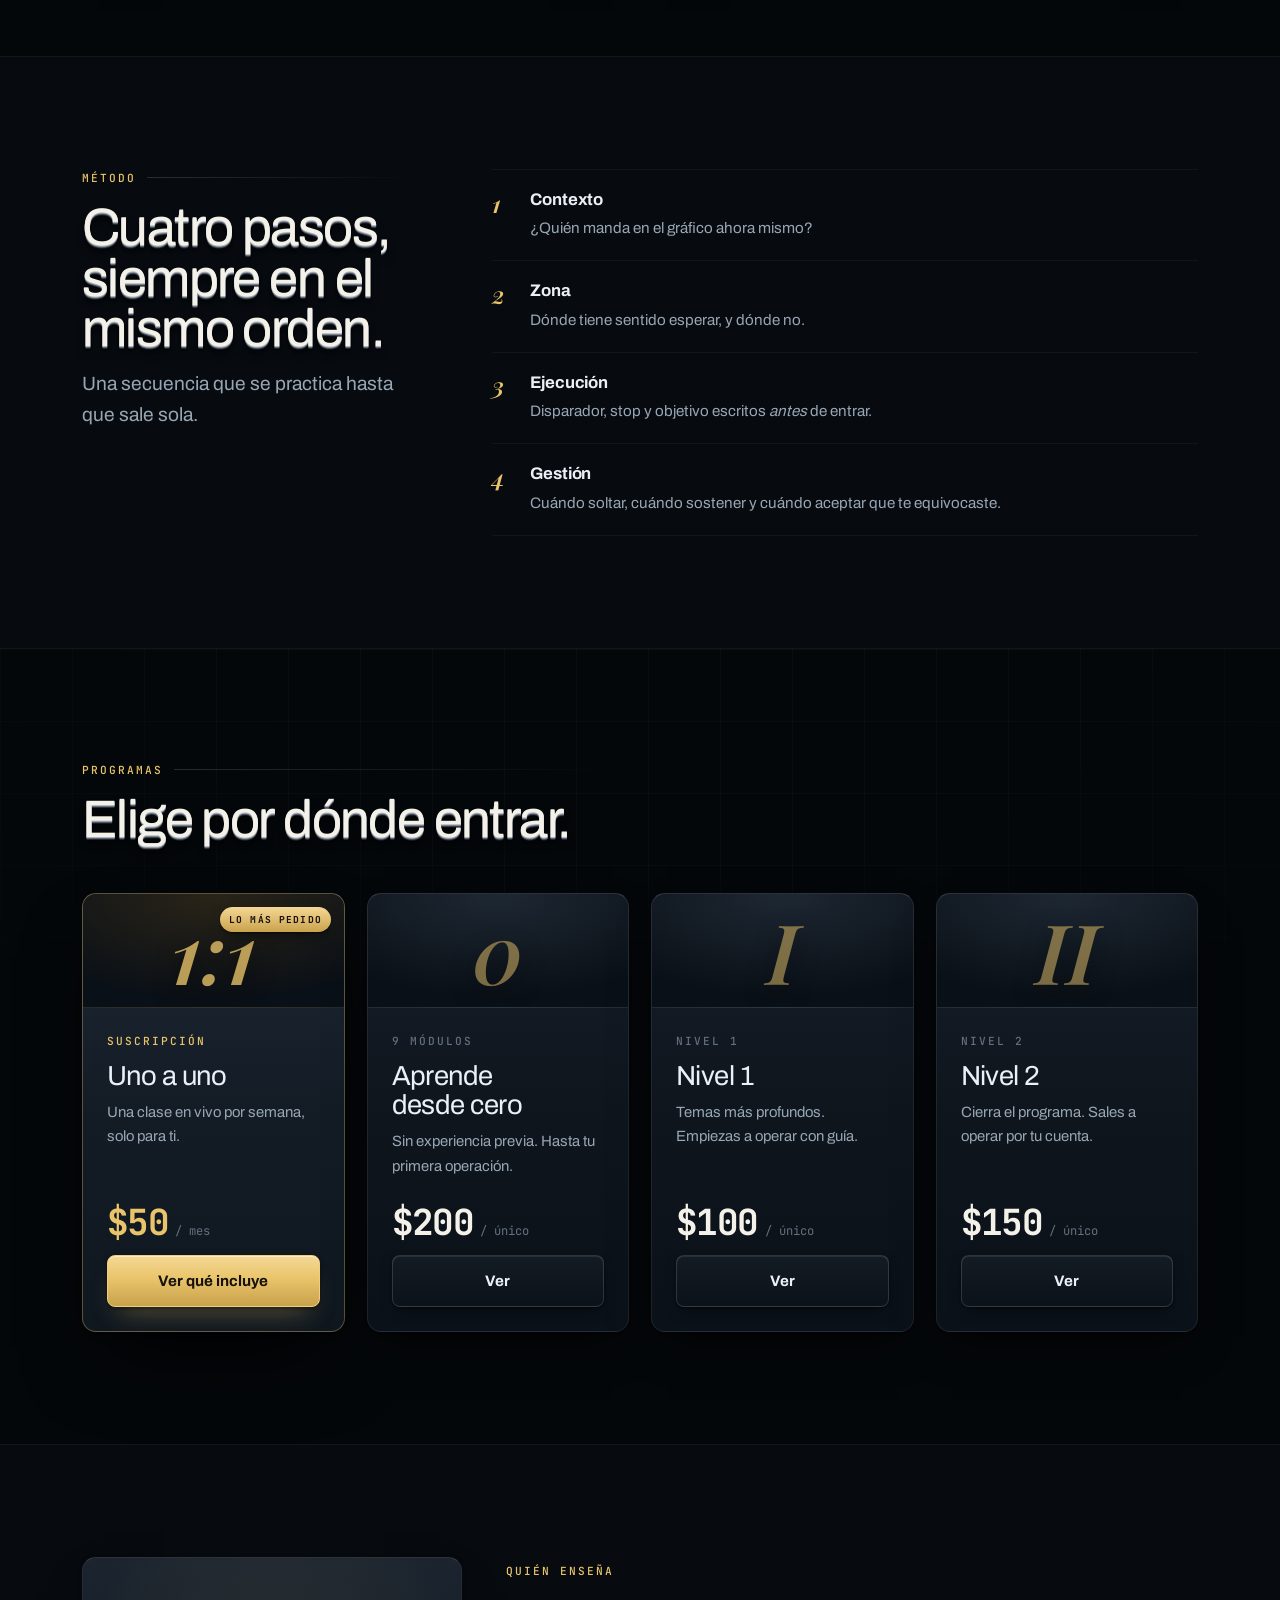
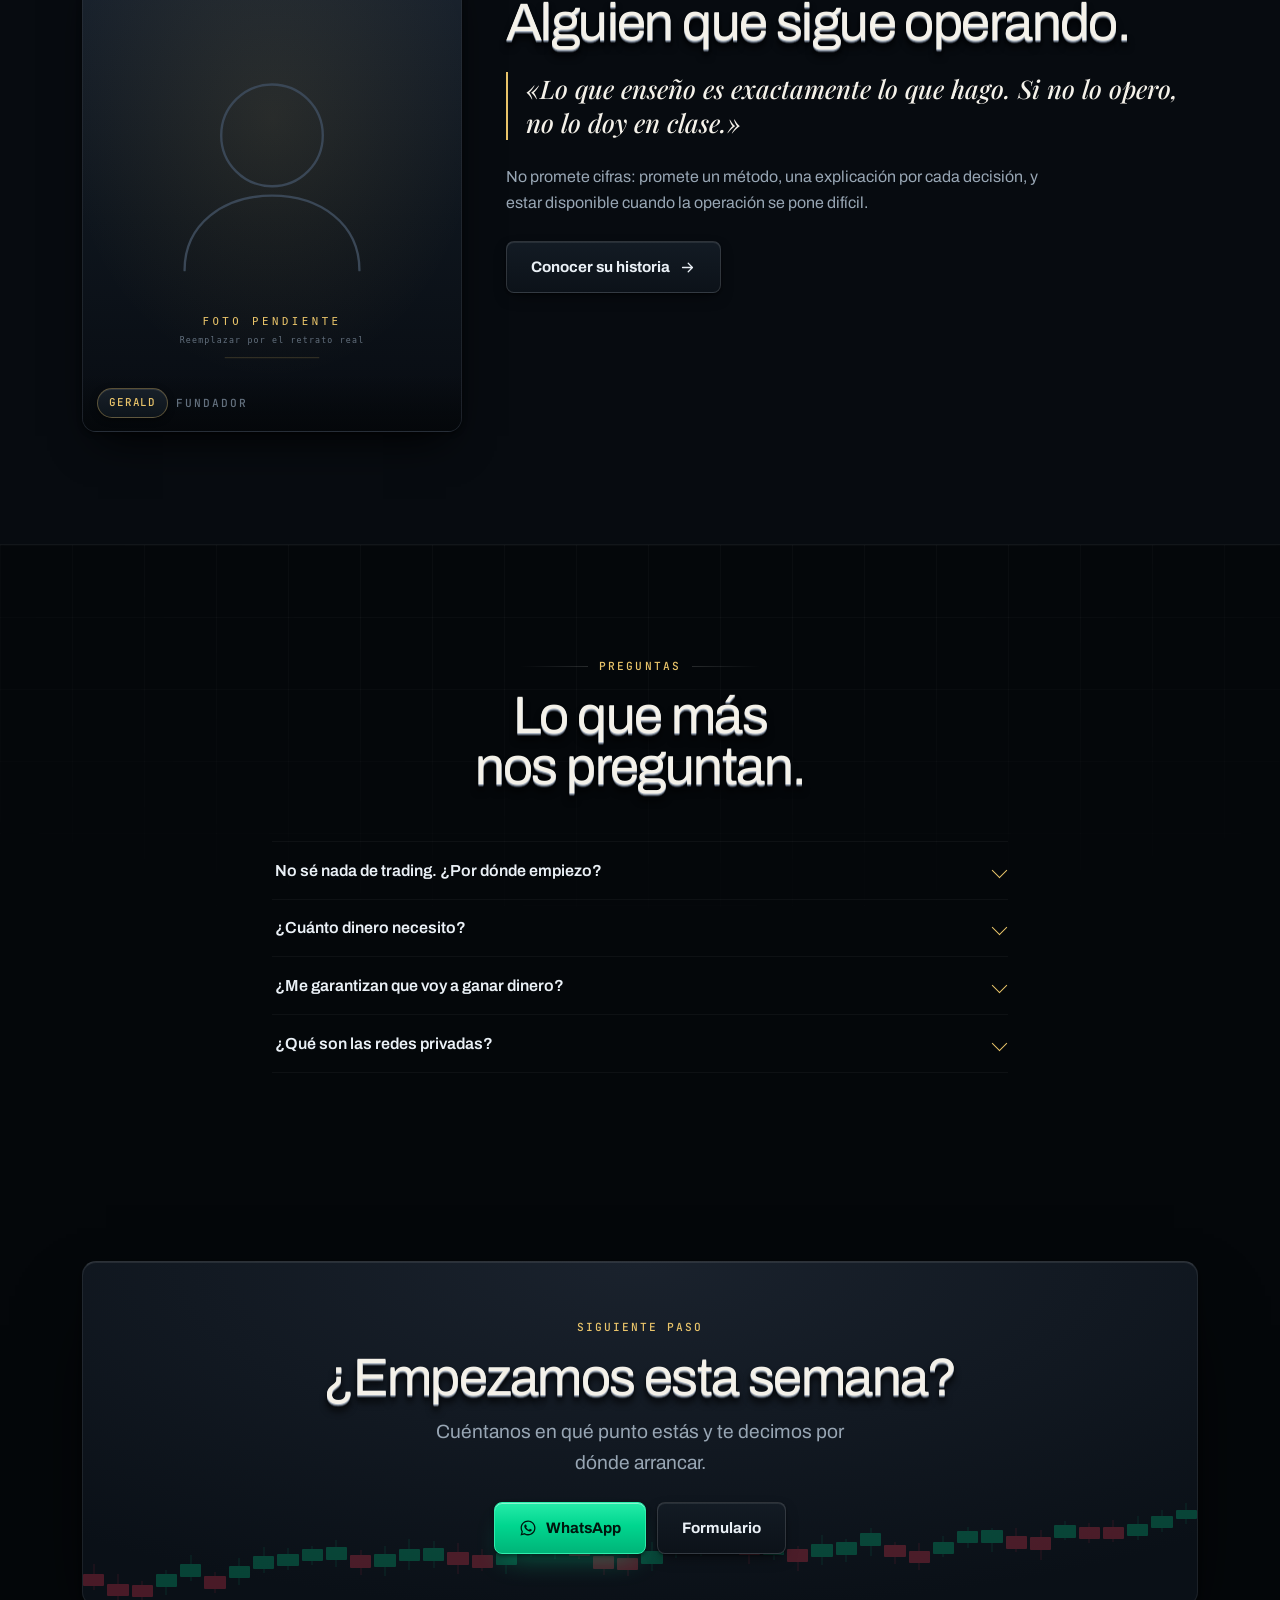
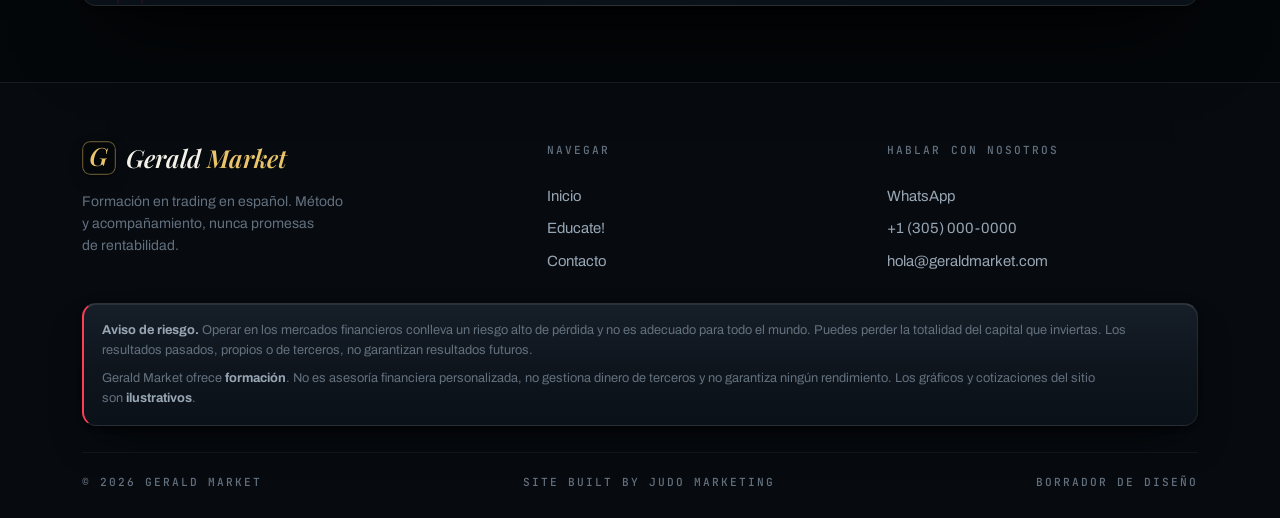
==== commit 1386bea2: "Add Judo Marketing credit link to footer Adds a small, muted "Site built by Judo Marketing" link nex" ====
--- a/index.html
+++ b/index.html
@@ -389,6 +389,7 @@
 
     <div class="ft__end">
       <span class="tag">© <span data-year>2026</span> Gerald Market</span>
+      <a class="tag ft__credit" href="https://www.judomarketing.net" target="_blank" rel="noopener">Site built by Judo Marketing</a>
       <span class="tag">Borrador de diseño</span>
     </div>
   </div>
--- a/assets/css/styles.css
+++ b/assets/css/styles.css
@@ -772,6 +772,9 @@
   display: flex; flex-wrap: wrap; gap: .6rem 1.2rem;
   align-items: center; justify-content: space-between;
 }
+.ft__credit { text-decoration: none; transition: color .18s var(--ease); }
+.ft__credit:hover,
+.ft__credit:focus-visible { color: var(--fg-2); }
 
 /* ------------------------------------------------------- barra fija móvil */
 .dock {
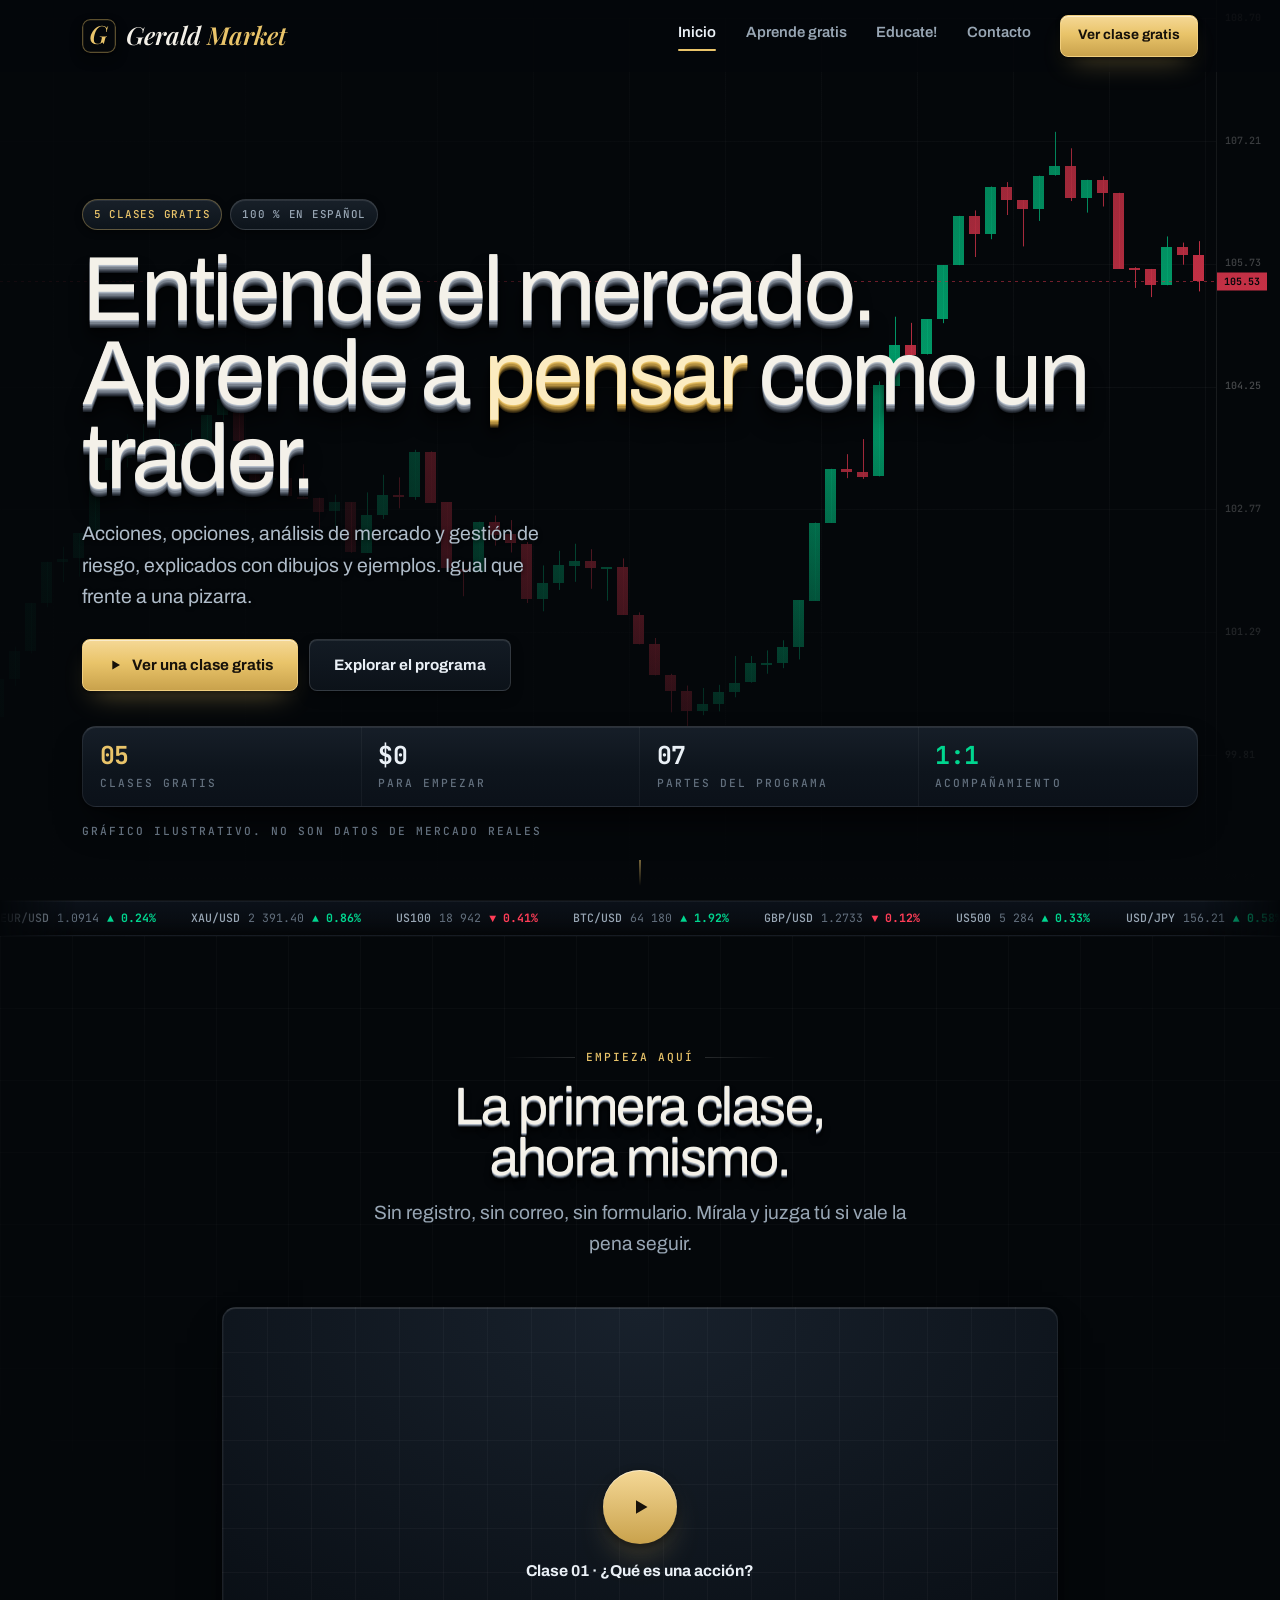
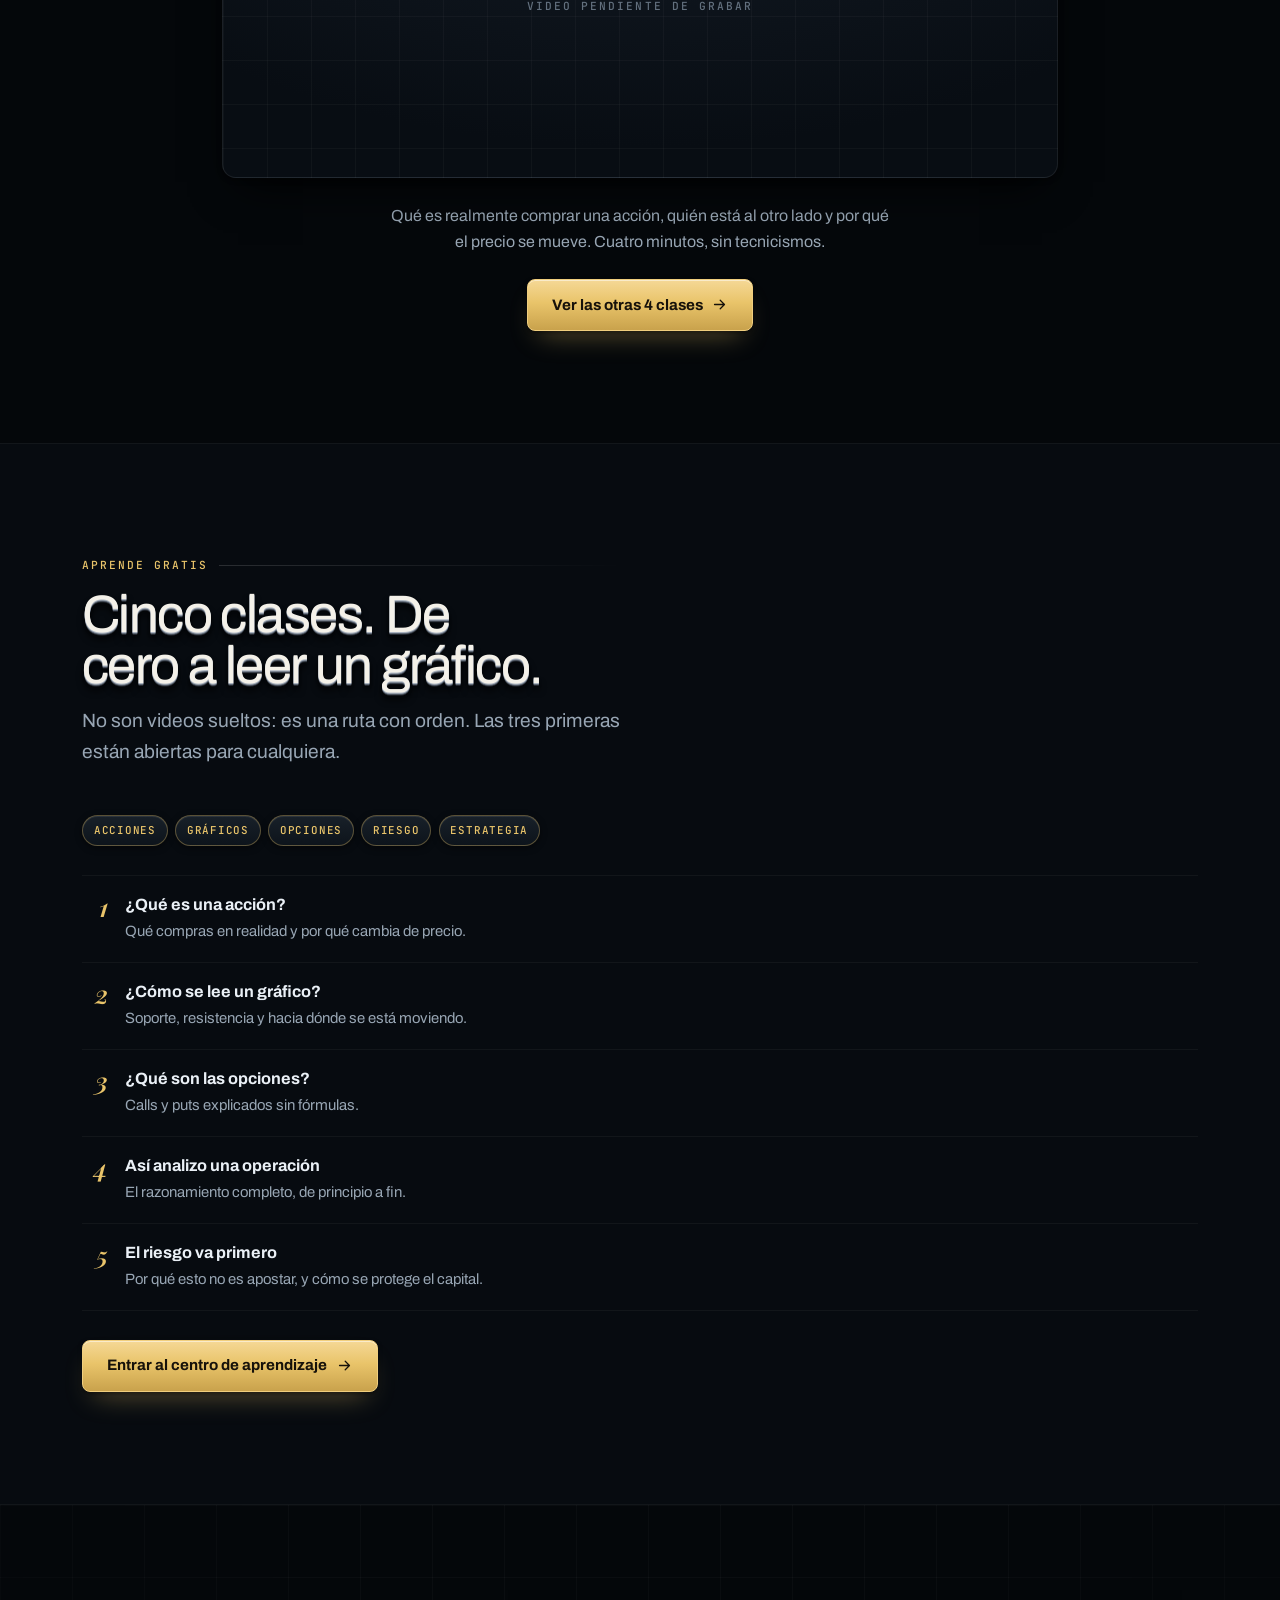
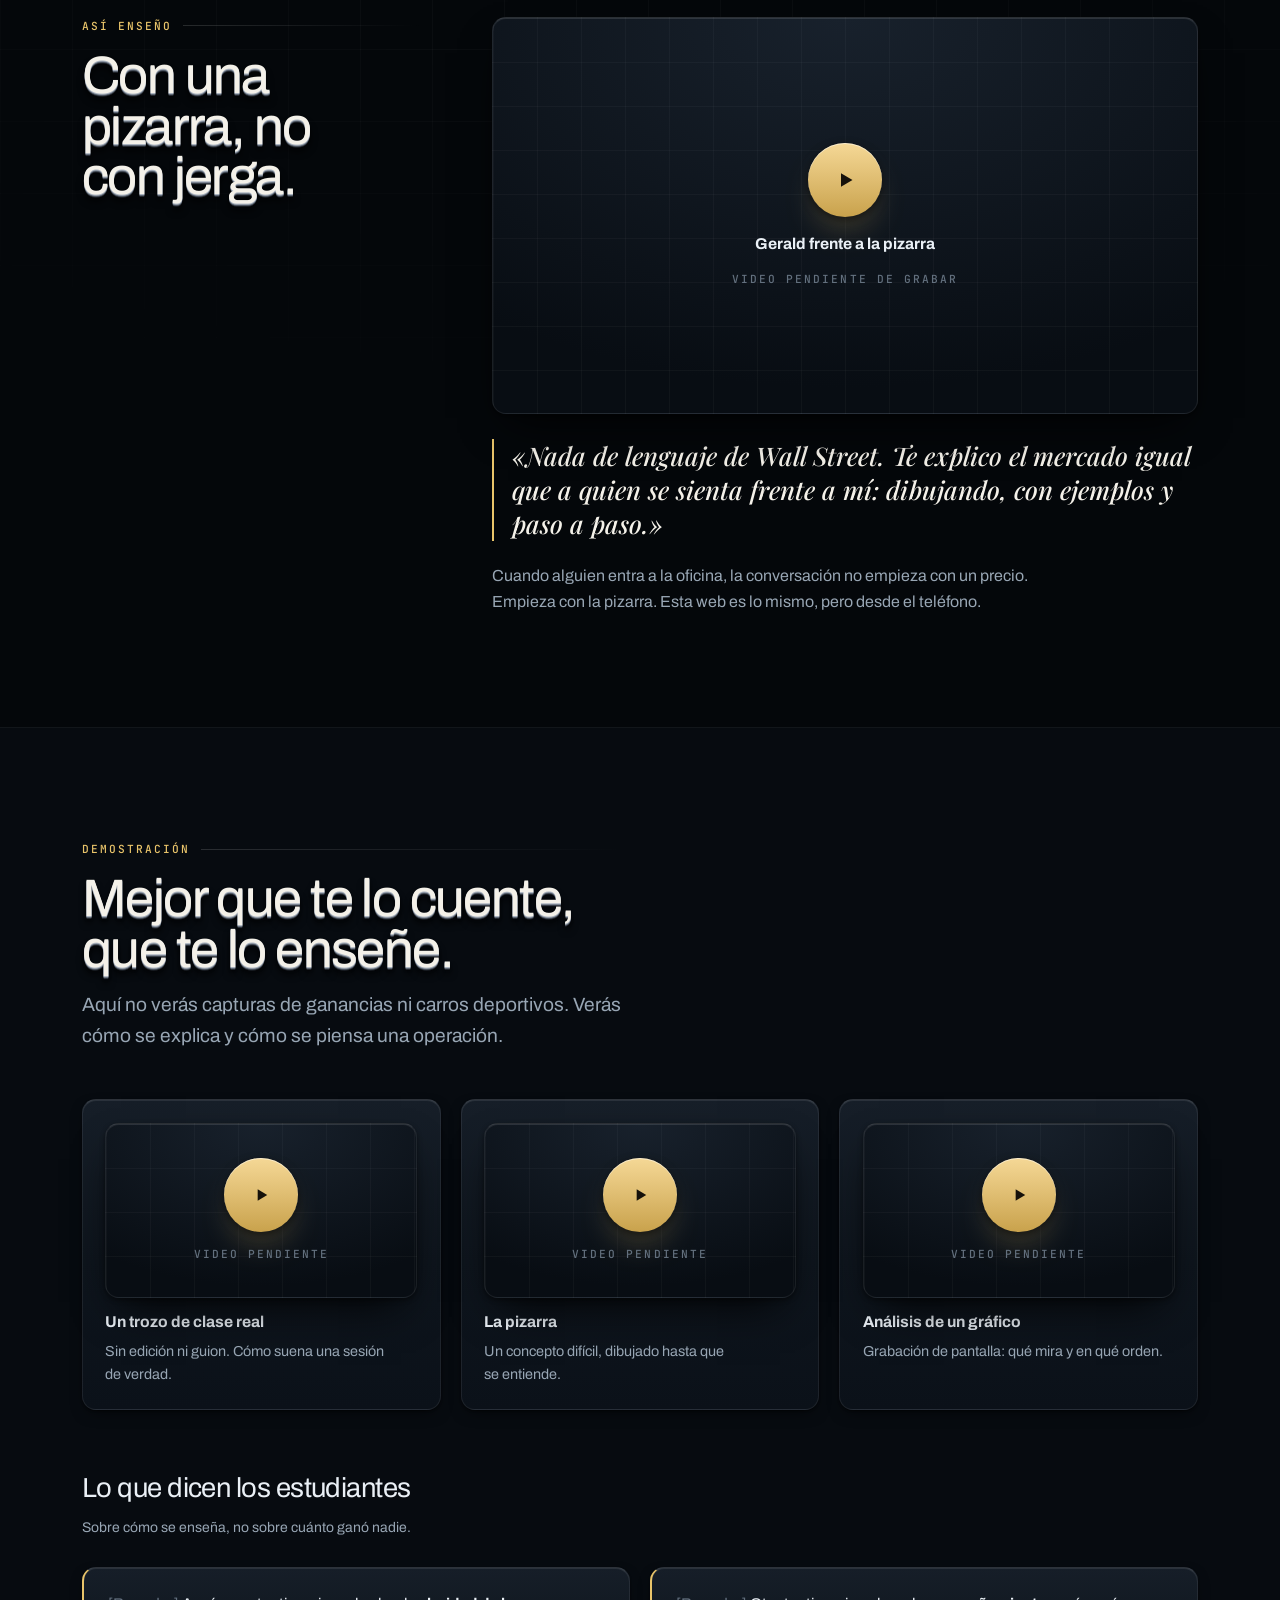
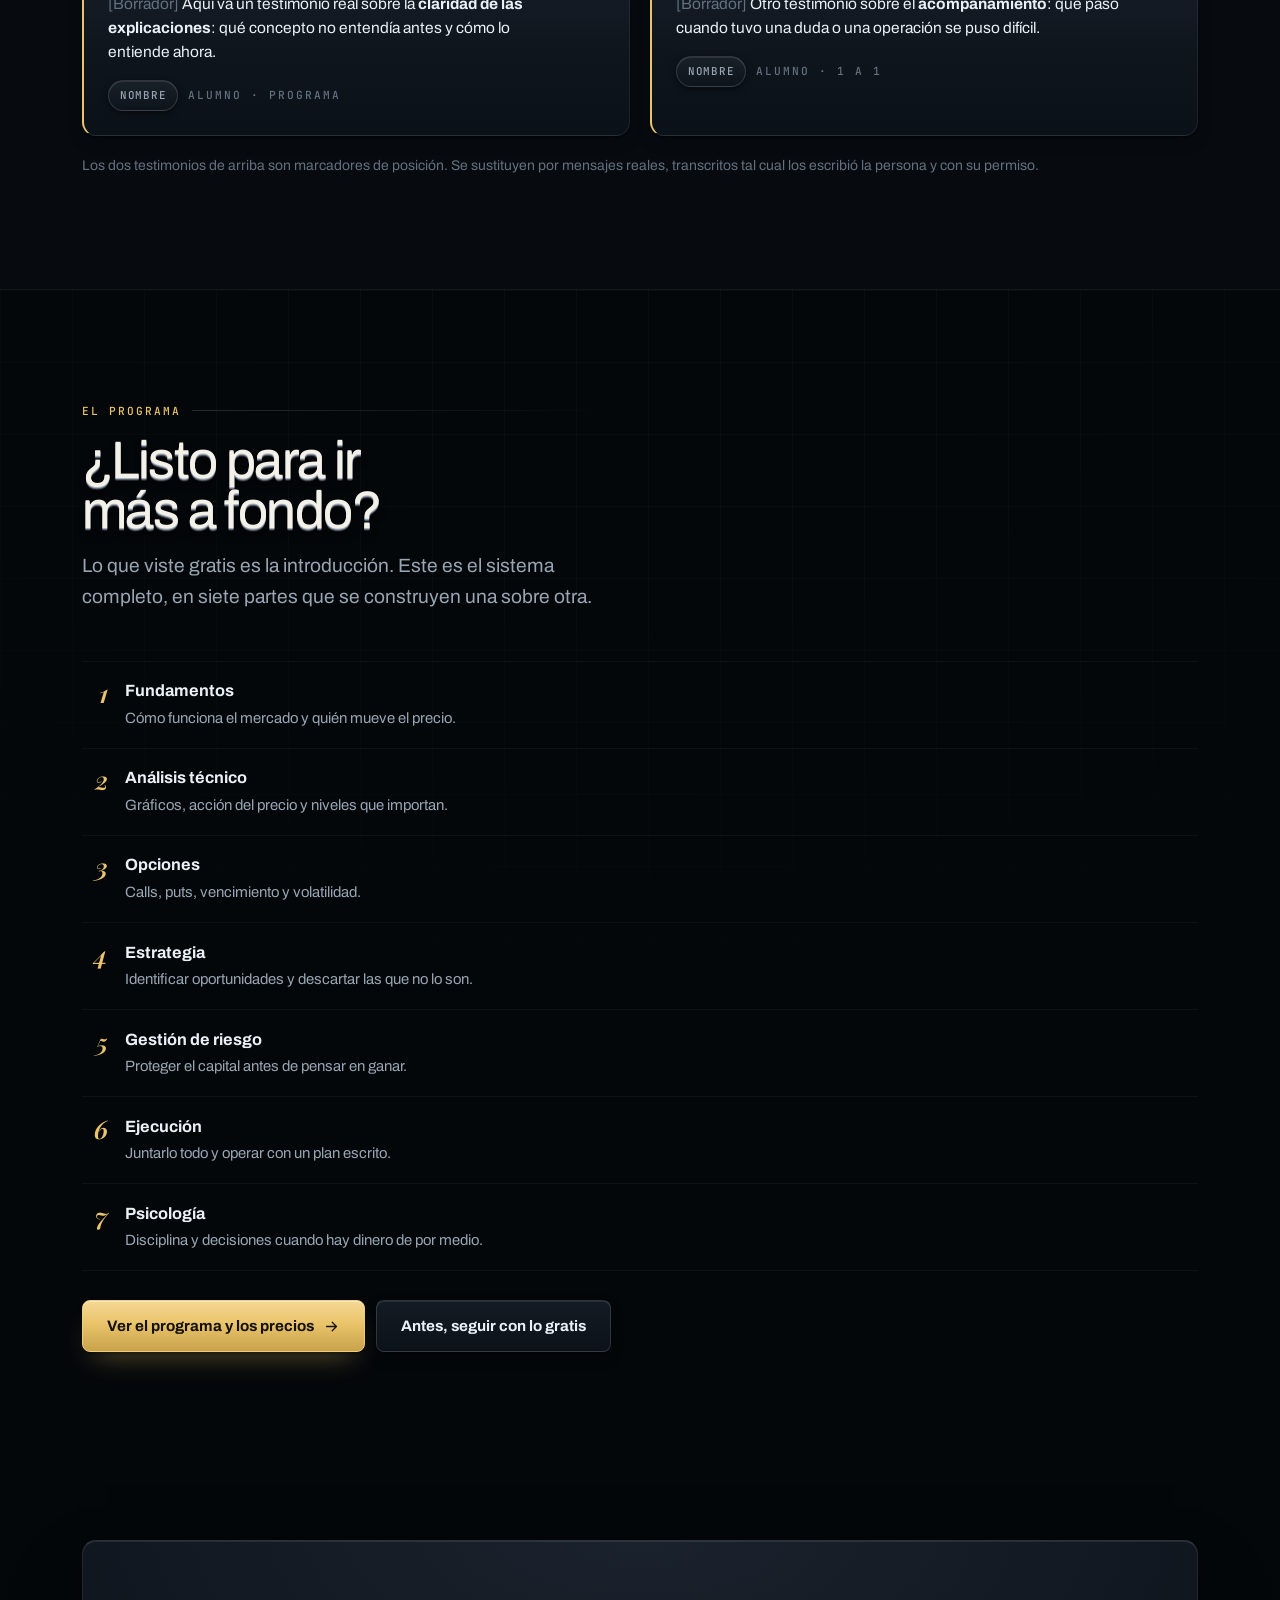
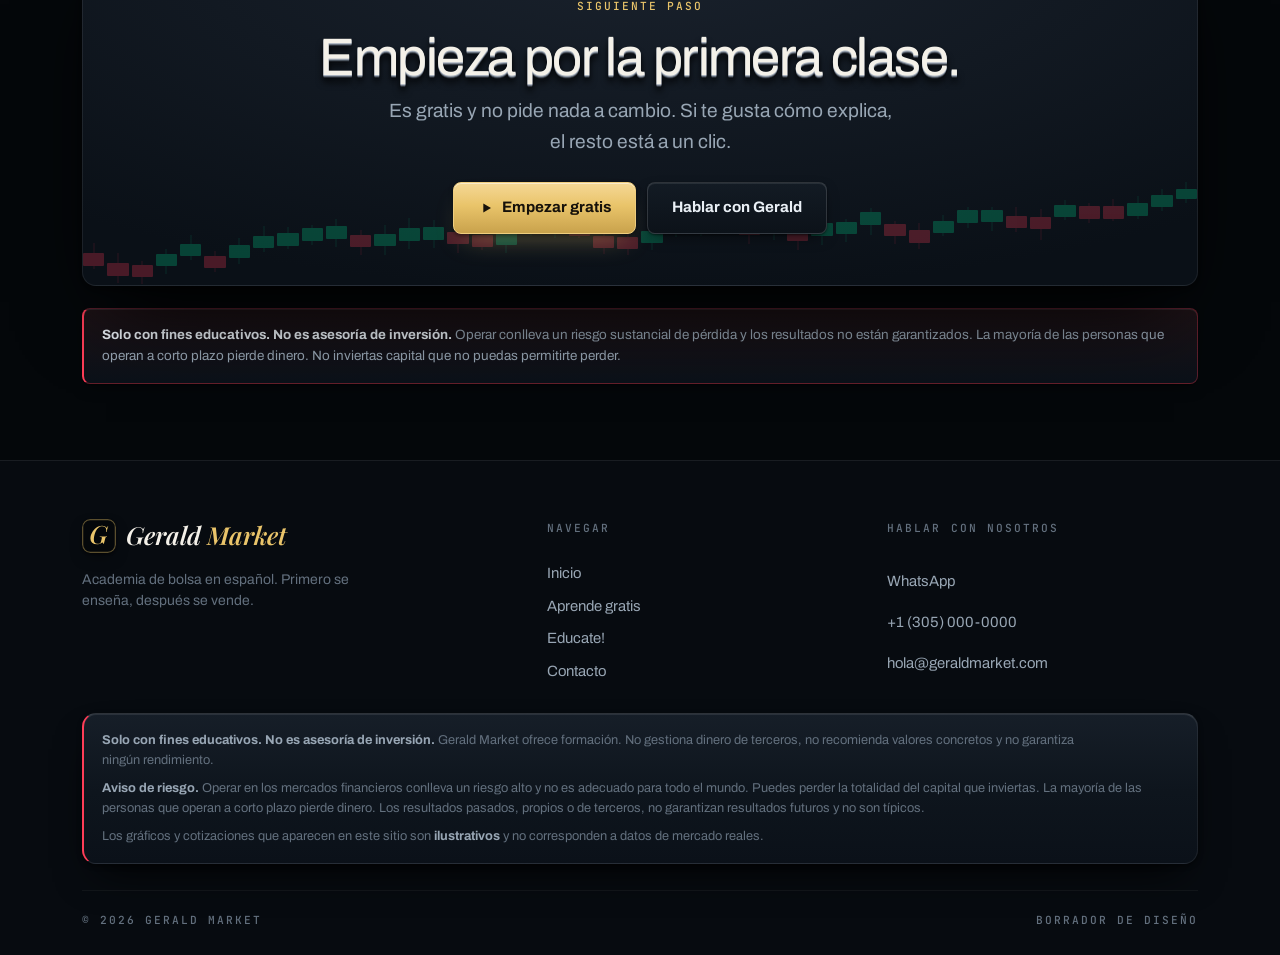
==== commit 272086fe: "Reconstruir el sitio como academia: primero enseñar, después vender El diseño se queda igual. Lo que" ====
--- a/index.html
+++ b/index.html
@@ -3,16 +3,16 @@
 <head>
 <meta charset="utf-8">
 <meta name="viewport" content="width=device-width, initial-scale=1, viewport-fit=cover">
-<title>Gerald Market · Aprende a leer el mercado</title>
-<meta name="description" content="Formación en trading, en español. Clases uno a uno, Aprende desde cero en 9 módulos, Nivel 1 y Nivel 2. Método claro, riesgo primero.">
+<title>Gerald Market · Entiende el mercado</title>
+<meta name="description" content="Clases gratis de bolsa en español. Acciones, opciones, gráficos y gestión de riesgo explicados paso a paso, como en una pizarra. Empieza sin registrarte.">
 <meta name="theme-color" content="#04070A">
 <link rel="canonical" href="https://geraldmarket.com/">
 
 <meta property="og:type" content="website">
 <meta property="og:locale" content="es_ES">
 <meta property="og:site_name" content="Gerald Market">
-<meta property="og:title" content="Gerald Market · Aprende a leer el mercado">
-<meta property="og:description" content="Clases de trading en español. Uno a uno, Aprende desde cero, Nivel 1 y Nivel 2.">
+<meta property="og:title" content="Gerald Market · Entiende el mercado">
+<meta property="og:description" content="Cinco clases gratis en español: acciones, gráficos, opciones, riesgo y estrategia. La primera empieza sin registro.">
 <meta property="og:url" content="https://geraldmarket.com/">
 
 <link rel="icon" href="assets/img/favicon.svg" type="image/svg+xml">
@@ -29,7 +29,7 @@
   "@type": "EducationalOrganization",
   "name": "Gerald Market",
   "url": "https://geraldmarket.com/",
-  "description": "Formación en trading en español: clases uno a uno, programa desde cero y niveles avanzados.",
+  "description": "Academia de bolsa en español. Clases gratis de acciones, gráficos, opciones, riesgo y estrategia, y un programa completo de formación.",
   "inLanguage": "es"
 }
 </script>
@@ -41,11 +41,12 @@
   <symbol id="i-wa" viewBox="0 0 24 24">
     <path fill="currentColor" d="M12.04 2C6.58 2 2.13 6.45 2.13 11.91c0 1.75.46 3.45 1.32 4.95L2 22l5.25-1.38a9.9 9.9 0 0 0 4.79 1.22h.01c5.46 0 9.91-4.45 9.91-9.91 0-2.65-1.03-5.14-2.9-7.01A9.82 9.82 0 0 0 12.04 2Zm0 18.15h-.01a8.2 8.2 0 0 1-4.19-1.15l-.3-.18-3.12.82.83-3.04-.2-.31a8.19 8.19 0 0 1-1.26-4.38c0-4.54 3.7-8.24 8.25-8.24 2.2 0 4.27.86 5.83 2.42a8.19 8.19 0 0 1 2.41 5.83c0 4.54-3.7 8.23-8.24 8.23Zm4.52-6.17c-.25-.12-1.47-.72-1.69-.81-.23-.08-.39-.12-.56.13-.16.24-.64.8-.78.97-.14.16-.29.18-.54.06-.25-.12-1.05-.39-1.99-1.23-.74-.66-1.23-1.47-1.38-1.72-.14-.25-.01-.38.11-.5.11-.11.25-.29.37-.43.13-.15.17-.25.25-.41.08-.17.04-.31-.02-.43-.06-.12-.56-1.34-.76-1.84-.2-.48-.4-.42-.56-.43h-.47c-.17 0-.43.06-.66.31-.23.25-.86.85-.86 2.06s.89 2.39 1.01 2.56c.12.16 1.74 2.66 4.22 3.73.59.25 1.05.4 1.41.52.59.19 1.13.16 1.56.1.48-.07 1.47-.6 1.68-1.18.21-.58.21-1.08.14-1.18-.06-.11-.22-.17-.47-.29Z"/>
   </symbol>
-  <symbol id="i-tel" viewBox="0 0 24 24">
-    <path fill="none" stroke="currentColor" stroke-width="1.7" stroke-linecap="round" stroke-linejoin="round" d="M6.5 3h3l1.5 4.5-2 1.5a12 12 0 0 0 6 6l1.5-2 4.5 1.5v3a2 2 0 0 1-2.2 2A17.5 17.5 0 0 1 4.5 5.2 2 2 0 0 1 6.5 3Z"/>
-  </symbol>
   <symbol id="i-arr" viewBox="0 0 24 24">
     <path fill="none" stroke="currentColor" stroke-width="1.8" stroke-linecap="round" stroke-linejoin="round" d="M5 12h13M13 6l6 6-6 6"/>
+  </symbol>
+  <symbol id="i-play" viewBox="0 0 24 24"><path fill="currentColor" d="M8 5.2v13.6L19.5 12z"/></symbol>
+  <symbol id="i-lock" viewBox="0 0 24 24">
+    <path fill="none" stroke="currentColor" stroke-width="1.8" stroke-linecap="round" stroke-linejoin="round" d="M7 10.5V8a5 5 0 0 1 10 0v2.5M5.5 10.5h13v9h-13z"/>
   </symbol>
 </svg>
 
@@ -59,11 +60,12 @@
 
     <nav class="nav" aria-label="Principal">
       <a href="index.html" aria-current="page">Inicio</a>
+      <a href="aprende.html">Aprende gratis</a>
       <a href="educate.html">Educate!</a>
       <a href="contacto.html">Contacto</a>
     </nav>
 
-    <a class="btn btn--gold btn--sm hdr__cta" href="educate.html">Ver programas</a>
+    <a class="btn btn--gold btn--sm hdr__cta" href="aprende.html">Ver clase gratis</a>
 
     <button class="burger" type="button" aria-expanded="false" aria-controls="drawer" aria-label="Abrir el menú">
       <span></span><span></span><span></span>
@@ -73,9 +75,10 @@
 
 <div class="drawer" id="drawer" data-open="false">
   <a href="index.html">Inicio</a>
+  <a href="aprende.html">Aprende gratis</a>
   <a href="educate.html">Educate!</a>
   <a href="contacto.html">Contacto</a>
-  <a class="btn btn--up btn--wide" data-wa href="#"><svg width="18" height="18" aria-hidden="true"><use href="#i-wa"/></svg> WhatsApp</a>
+  <a class="btn btn--gold btn--wide" href="aprende.html">Ver una clase gratis</a>
 </div>
 
 <main id="main">
@@ -88,31 +91,29 @@
 
     <div class="shell hero__in">
       <div class="hero__eyebrow">
-        <span class="chip chip--up chip--live"><span class="chip__dot"></span> Mercado abierto</span>
+        <span class="chip chip--gold">5 clases gratis</span>
         <span class="chip">100 % en español</span>
       </div>
 
-      <h1 class="d1">El mercado no es <span class="hollow">suerte</span>.<br>Es <em class="gold-cut">lectura</em>.</h1>
+      <h1 class="d1">Entiende el mercado.<br>Aprende a <em class="gold-cut">pensar</em> como un trader.</h1>
 
       <p class="lead hero__lead">
-        Clases de trading con Gerald. Uno a uno, desde cero, y niveles que te
-        llevan hasta operar por tu cuenta.
+        Acciones, opciones, análisis de mercado y gestión de riesgo, explicados
+        con dibujos y ejemplos. Igual que frente a una pizarra.
       </p>
 
       <div class="btn-row">
-        <a class="btn btn--gold" href="educate.html">
-          Ver los programas <svg width="17" height="17" aria-hidden="true"><use href="#i-arr"/></svg>
+        <a class="btn btn--gold" href="#clase-01">
+          <svg width="16" height="16" aria-hidden="true"><use href="#i-play"/></svg> Ver una clase gratis
         </a>
-        <a class="btn btn--wire" data-wa href="#">
-          <svg width="18" height="18" aria-hidden="true"><use href="#i-wa"/></svg> WhatsApp
-        </a>
+        <a class="btn btn--wire" href="educate.html">Explorar el programa</a>
       </div>
 
       <div class="readout">
-        <div class="readout__i"><span class="readout__v num">04</span><span class="readout__k tag">Programas</span></div>
-        <div class="readout__i"><span class="readout__v num">09</span><span class="readout__k tag">Módulos</span></div>
-        <div class="readout__i"><span class="readout__v num up">1:1</span><span class="readout__k tag">En vivo</span></div>
-        <div class="readout__i"><span class="readout__v num gold">$50</span><span class="readout__k tag">Desde / mes</span></div>
+        <div class="readout__i"><span class="readout__v num gold">05</span><span class="readout__k tag">Clases gratis</span></div>
+        <div class="readout__i"><span class="readout__v num">$0</span><span class="readout__k tag">Para empezar</span></div>
+        <div class="readout__i"><span class="readout__v num">07</span><span class="readout__k tag">Partes del programa</span></div>
+        <div class="readout__i"><span class="readout__v num up">1:1</span><span class="readout__k tag">Acompañamiento</span></div>
       </div>
 
       <p class="hero__foot">
@@ -125,204 +126,261 @@
 
   <div class="tape" data-tape aria-hidden="true"></div>
 
-  <!-- ========================================================= 01 realidad -->
-  <section class="sec grid-bg" id="realidad">
+  <!-- ============================================== la clase, sin pedir nada -->
+  <section class="sec grid-bg" id="clase-01">
+    <div class="shell" style="max-width:900px">
+      <div class="sec-head sec-head--mid rv">
+        <div class="sec-head__k"><span class="tag tag--gold">Empieza aquí</span></div>
+        <h2 class="d2">La primera clase, ahora mismo.</h2>
+        <p class="lead">
+          Sin registro, sin correo, sin formulario. Mírala y juzga tú si vale
+          la pena seguir.
+        </p>
+      </div>
+
+      <div class="vframe rv">
+        <!-- Cuando haya grabación, se sustituye este div por el <iframe> o el
+             <video>. El marco y la proporción ya son los definitivos. -->
+        <div class="vframe__ph">
+          <span class="vframe__play"><svg width="24" height="24" aria-hidden="true"><use href="#i-play"/></svg></span>
+          <span class="vframe__t">Clase 01 · ¿Qué es una acción?</span>
+          <span class="tag">Video pendiente de grabar</span>
+        </div>
+      </div>
+
+      <div class="rv" style="margin-top:1.6rem;text-align:center">
+        <p class="muted" style="max-width:56ch;margin-inline:auto">
+          Qué es realmente comprar una acción, quién está al otro lado y por qué
+          el precio se mueve. Cuatro minutos, sin tecnicismos.
+        </p>
+        <div class="btn-row" style="justify-content:center;margin-top:1.5rem">
+          <a class="btn btn--gold" href="aprende.html">
+            Ver las otras 4 clases <svg width="17" height="17" aria-hidden="true"><use href="#i-arr"/></svg>
+          </a>
+        </div>
+      </div>
+    </div>
+  </section>
+
+  <!-- =========================================== el centro de aprendizaje -->
+  <section class="sec sec--panel" id="gratis">
     <div class="shell">
       <div class="sec-head rv">
-        <div class="sec-head__k"><span class="tag tag--gold">Realidad</span></div>
-        <h2 class="d2">Casi nadie pierde por falta de ganas.</h2>
-        <p class="lead">Se pierde por operar sin un proceso que se pueda repetir mañana.</p>
-      </div>
-
-      <div class="split">
-        <div class="pane pane--down rv">
-          <div class="pane__hd"><span class="chip chip--down">Sin método</span></div>
-          <ul class="ticks ticks--down">
-            <li>Entrar por corazonada.</li>
-            <li>Mover el stop para no aceptar la pérdida.</li>
-            <li>Doblar el tamaño para recuperar.</li>
-            <li>Copiar señales sin entenderlas.</li>
-          </ul>
-        </div>
-
-        <div class="pane pane--up rv">
-          <div class="pane__hd"><span class="chip chip--up">Con método</span></div>
-          <ul class="ticks">
-            <li>Leer el contexto <strong>antes</strong> de buscar la entrada.</li>
-            <li>Riesgo definido antes de apretar el botón.</li>
-            <li>Un registro que deja algo aprendido.</li>
-            <li>Saber también cuándo <strong>no</strong> operar.</li>
-          </ul>
-        </div>
-      </div>
-    </div>
-  </section>
-
-  <!-- =========================================================== 02 método -->
-  <section class="sec sec--panel" id="metodo">
+        <div class="sec-head__k"><span class="tag tag--gold">Aprende gratis</span></div>
+        <h2 class="d2">Cinco clases. De cero a leer un gráfico.</h2>
+        <p class="lead">
+          No son videos sueltos: es una ruta con orden. Las tres primeras están
+          abiertas para cualquiera.
+        </p>
+      </div>
+
+      <div class="chip-row rv" style="margin-bottom:1.8rem">
+        <span class="chip chip--gold">Acciones</span>
+        <span class="chip chip--gold">Gráficos</span>
+        <span class="chip chip--gold">Opciones</span>
+        <span class="chip chip--gold">Riesgo</span>
+        <span class="chip chip--gold">Estrategia</span>
+      </div>
+
+      <div class="path rv">
+        <div class="path__i">
+          <span class="path__n">1</span>
+          <div>
+            <p class="path__t">¿Qué es una acción?</p>
+            <p class="path__d">Qué compras en realidad y por qué cambia de precio.</p>
+          </div>
+        </div>
+        <div class="path__i">
+          <span class="path__n">2</span>
+          <div>
+            <p class="path__t">¿Cómo se lee un gráfico?</p>
+            <p class="path__d">Soporte, resistencia y hacia dónde se está moviendo.</p>
+          </div>
+        </div>
+        <div class="path__i">
+          <span class="path__n">3</span>
+          <div>
+            <p class="path__t">¿Qué son las opciones?</p>
+            <p class="path__d">Calls y puts explicados sin fórmulas.</p>
+          </div>
+        </div>
+        <div class="path__i">
+          <span class="path__n">4</span>
+          <div>
+            <p class="path__t">Así analizo una operación</p>
+            <p class="path__d">El razonamiento completo, de principio a fin.</p>
+          </div>
+        </div>
+        <div class="path__i">
+          <span class="path__n">5</span>
+          <div>
+            <p class="path__t">El riesgo va primero</p>
+            <p class="path__d">Por qué esto no es apostar, y cómo se protege el capital.</p>
+          </div>
+        </div>
+      </div>
+
+      <div class="btn-row rv" style="margin-top:1.8rem">
+        <a class="btn btn--gold" href="aprende.html">
+          Entrar al centro de aprendizaje <svg width="17" height="17" aria-hidden="true"><use href="#i-arr"/></svg>
+        </a>
+      </div>
+    </div>
+  </section>
+
+  <!-- ============================================================ así enseño -->
+  <section class="sec grid-bg" id="asi-enseno">
     <div class="shell duo">
       <div class="duo__aside">
         <div class="sec-head rv">
-          <div class="sec-head__k"><span class="tag tag--gold">Método</span></div>
-          <h2 class="d2">Cuatro pasos, siempre en el mismo orden.</h2>
-          <p class="lead">Una secuencia que se practica hasta que sale sola.</p>
-        </div>
-      </div>
-
-      <div class="steps">
-        <article class="step rv">
-          <span class="step__n">1</span>
-          <div>
-            <h3 class="d4">Contexto</h3>
-            <p>¿Quién manda en el gráfico ahora mismo?</p>
-          </div>
-        </article>
-
-        <article class="step rv">
-          <span class="step__n">2</span>
-          <div>
-            <h3 class="d4">Zona</h3>
-            <p>Dónde tiene sentido esperar, y dónde no.</p>
-          </div>
-        </article>
-
-        <article class="step rv">
-          <span class="step__n">3</span>
-          <div>
-            <h3 class="d4">Ejecución</h3>
-            <p>Disparador, stop y objetivo escritos <em>antes</em> de entrar.</p>
-          </div>
-        </article>
-
-        <article class="step rv">
-          <span class="step__n">4</span>
-          <div>
-            <h3 class="d4">Gestión</h3>
-            <p>Cuándo soltar, cuándo sostener y cuándo aceptar que te equivocaste.</p>
-          </div>
-        </article>
-      </div>
-    </div>
-  </section>
-
-  <!-- ======================================================== 03 programas -->
-  <section class="sec grid-bg" id="programas">
+          <div class="sec-head__k"><span class="tag tag--gold">Así enseño</span></div>
+          <h2 class="d2">Con una pizarra, no con jerga.</h2>
+        </div>
+      </div>
+
+      <div class="rv">
+        <div class="vframe" style="margin-bottom:1.6rem">
+          <div class="vframe__ph">
+            <span class="vframe__play"><svg width="24" height="24" aria-hidden="true"><use href="#i-play"/></svg></span>
+            <span class="vframe__t">Gerald frente a la pizarra</span>
+            <span class="tag">Video pendiente de grabar</span>
+          </div>
+        </div>
+
+        <blockquote class="who__q" style="margin:0 0 1.4rem">
+          «Nada de lenguaje de Wall Street. Te explico el mercado igual que a
+          quien se sienta frente a mí: dibujando, con ejemplos y paso a paso.»
+        </blockquote>
+
+        <p class="muted" style="max-width:60ch">
+          Cuando alguien entra a la oficina, la conversación no empieza con un
+          precio. Empieza con la pizarra. Esta web es lo mismo, pero desde el
+          teléfono.
+        </p>
+      </div>
+    </div>
+  </section>
+
+  <!-- ================================================ demostración, no promesas -->
+  <section class="sec sec--panel" id="pruebas">
     <div class="shell">
       <div class="sec-head rv">
-        <div class="sec-head__k"><span class="tag tag--gold">Programas</span></div>
-        <h2 class="d2">Elige por dónde entrar.</h2>
-      </div>
-
-      <div class="grid grid--4">
-        <article class="pcard pcard--feature rv">
-          <span class="pcard__flag">Lo más pedido</span>
-          <div class="pcard__top"><span class="pcard__mark">1:1</span></div>
-          <div class="pcard__body">
-            <span class="tag tag--gold">Suscripción</span>
-            <h3 class="d3 pcard__name">Uno a uno</h3>
-            <p class="pcard__desc">Una clase en vivo por semana, solo para ti.</p>
-            <div class="pcard__foot">
-              <p class="pcard__px"><span class="pcard__amt num">$50</span><span class="pcard__per">/ mes</span></p>
-              <a class="btn btn--gold btn--wide" href="educate.html#uno-a-uno">Ver qué incluye</a>
+        <div class="sec-head__k"><span class="tag tag--gold">Demostración</span></div>
+        <h2 class="d2">Mejor que te lo cuente, que te lo enseñe.</h2>
+        <p class="lead">
+          Aquí no verás capturas de ganancias ni carros deportivos. Verás cómo
+          se explica y cómo se piensa una operación.
+        </p>
+      </div>
+
+      <div class="proof rv">
+        <div class="proof__i">
+          <div class="vframe">
+            <div class="vframe__ph">
+              <span class="vframe__play"><svg width="20" height="20" aria-hidden="true"><use href="#i-play"/></svg></span>
+              <span class="tag">Video pendiente</span>
             </div>
           </div>
-        </article>
-
-        <article class="pcard rv">
-          <div class="pcard__top"><span class="pcard__mark">0</span></div>
-          <div class="pcard__body">
-            <span class="tag">9 módulos</span>
-            <h3 class="d3 pcard__name">Aprende desde cero</h3>
-            <p class="pcard__desc">Sin experiencia previa. Hasta tu primera operación.</p>
-            <div class="pcard__foot">
-              <p class="pcard__px"><span class="pcard__amt num">$200</span><span class="pcard__per">/ único</span></p>
-              <a class="btn btn--wire btn--wide" href="educate.html#tienda">Ver</a>
+          <p class="proof__t">Un trozo de clase real</p>
+          <p class="proof__d">Sin edición ni guion. Cómo suena una sesión de verdad.</p>
+        </div>
+
+        <div class="proof__i">
+          <div class="vframe">
+            <div class="vframe__ph">
+              <span class="vframe__play"><svg width="20" height="20" aria-hidden="true"><use href="#i-play"/></svg></span>
+              <span class="tag">Video pendiente</span>
             </div>
           </div>
-        </article>
-
-        <article class="pcard rv">
-          <div class="pcard__top"><span class="pcard__mark">I</span></div>
-          <div class="pcard__body">
-            <span class="tag">Nivel 1</span>
-            <h3 class="d3 pcard__name">Nivel 1</h3>
-            <p class="pcard__desc">Temas más profundos. Empiezas a operar con guía.</p>
-            <div class="pcard__foot">
-              <p class="pcard__px"><span class="pcard__amt num">$100</span><span class="pcard__per">/ único</span></p>
-              <a class="btn btn--wire btn--wide" href="educate.html#nivel-1">Ver</a>
+          <p class="proof__t">La pizarra</p>
+          <p class="proof__d">Un concepto difícil, dibujado hasta que se entiende.</p>
+        </div>
+
+        <div class="proof__i">
+          <div class="vframe">
+            <div class="vframe__ph">
+              <span class="vframe__play"><svg width="20" height="20" aria-hidden="true"><use href="#i-play"/></svg></span>
+              <span class="tag">Video pendiente</span>
             </div>
           </div>
-        </article>
-
-        <article class="pcard rv">
-          <div class="pcard__top"><span class="pcard__mark">II</span></div>
-          <div class="pcard__body">
-            <span class="tag">Nivel 2</span>
-            <h3 class="d3 pcard__name">Nivel 2</h3>
-            <p class="pcard__desc">Cierra el programa. Sales a operar por tu cuenta.</p>
-            <div class="pcard__foot">
-              <p class="pcard__px"><span class="pcard__amt num">$150</span><span class="pcard__per">/ único</span></p>
-              <a class="btn btn--wire btn--wide" href="educate.html#nivel-2">Ver</a>
-            </div>
-          </div>
-        </article>
-      </div>
-    </div>
-  </section>
-
-  <!-- ============================================================ 04 quién -->
-  <section class="sec sec--panel" id="quien">
+          <p class="proof__t">Análisis de un gráfico</p>
+          <p class="proof__d">Grabación de pantalla: qué mira y en qué orden.</p>
+        </div>
+      </div>
+
+      <div class="sec-head rv" style="margin:clamp(40px,6vw,64px) 0 clamp(20px,3vw,28px)">
+        <h3 class="d3">Lo que dicen los estudiantes</h3>
+        <p class="muted small">Sobre cómo se enseña, no sobre cuánto ganó nadie.</p>
+      </div>
+
+      <div class="says rv">
+        <div class="say">
+          <p class="say__q">
+            <span class="dim">[Borrador]</span> Aquí va un testimonio real sobre
+            la <strong>claridad de las explicaciones</strong>: qué concepto no
+            entendía antes y cómo lo entiende ahora.
+          </p>
+          <p class="say__w"><span class="chip">Nombre</span><span class="tag">Alumno · programa</span></p>
+        </div>
+        <div class="say">
+          <p class="say__q">
+            <span class="dim">[Borrador]</span> Otro testimonio sobre el
+            <strong>acompañamiento</strong>: qué pasó cuando tuvo una duda o una
+            operación se puso difícil.
+          </p>
+          <p class="say__w"><span class="chip">Nombre</span><span class="tag">Alumno · 1 a 1</span></p>
+        </div>
+      </div>
+
+      <p class="small dim rv" style="margin-top:1.2rem">
+        Los dos testimonios de arriba son marcadores de posición. Se sustituyen
+        por mensajes reales, transcritos tal cual los escribió la persona y con
+        su permiso.
+      </p>
+    </div>
+  </section>
+
+  <!-- ======================================================== ir más a fondo -->
+  <section class="sec grid-bg" id="programa">
     <div class="shell">
-      <div class="who">
-        <figure class="who__ph rv">
-          <img src="assets/img/mentor-placeholder.svg" alt="Fotografía de Gerald, pendiente de reemplazar" width="640" height="800">
-          <figcaption>
-            <span class="chip chip--gold">Gerald</span>
-            <span class="tag">Fundador</span>
-          </figcaption>
-        </figure>
-
-        <div class="who__body rv">
-          <span class="tag tag--gold">Quién enseña</span>
-          <h2 class="d2" style="margin:.9rem 0 1.2rem">Alguien que sigue operando.</h2>
-          <blockquote class="who__q">«Lo que enseño es exactamente lo que hago. Si no lo opero, no lo doy en clase.»</blockquote>
-          <p>
-            No promete cifras: promete un método, una explicación por cada
-            decisión, y estar disponible cuando la operación se pone difícil.
-          </p>
-          <div class="btn-row" style="margin-top:1.6rem">
-            <a class="btn btn--wire" href="contacto.html">Conocer su historia <svg width="17" height="17" aria-hidden="true"><use href="#i-arr"/></svg></a>
-          </div>
-        </div>
-      </div>
-    </div>
-  </section>
-
-  <!-- ======================================================== 05 preguntas -->
-  <section class="sec grid-bg" id="preguntas">
-    <div class="shell" style="max-width:800px">
-      <div class="sec-head sec-head--mid rv">
-        <div class="sec-head__k"><span class="tag tag--gold">Preguntas</span></div>
-        <h2 class="d2">Lo que más nos preguntan.</h2>
-      </div>
-
-      <div class="acc rv">
-        <details>
-          <summary>No sé nada de trading. ¿Por dónde empiezo?</summary>
-          <div class="acc__b"><p>Por <strong>Aprende desde cero</strong>. Empieza por el vocabulario y termina con tu primera operación acompañada.</p></div>
-        </details>
-        <details>
-          <summary>¿Cuánto dinero necesito?</summary>
-          <div class="acc__b"><p>Para aprender, nada más que el curso: las primeras semanas se trabajan en simulador. Cuando pases a dinero real, la cantidad la decides tú.</p></div>
-        </details>
-        <details>
-          <summary>¿Me garantizan que voy a ganar dinero?</summary>
-          <div class="acc__b"><p><strong>No, y desconfía de quien te lo garantice.</strong> Aquí se enseña un método y se acompaña su práctica. Operar implica riesgo real de pérdida.</p></div>
-        </details>
-        <details>
-          <summary>¿Qué son las redes privadas?</summary>
-          <div class="acc__b"><p>Los canales cerrados donde Gerald publica sus operaciones mientras están abiertas y explica cada decisión. Entran los estudiantes del uno a uno.</p></div>
-        </details>
+      <div class="sec-head rv">
+        <div class="sec-head__k"><span class="tag tag--gold">El programa</span></div>
+        <h2 class="d2">¿Listo para ir más a fondo?</h2>
+        <p class="lead">
+          Lo que viste gratis es la introducción. Este es el sistema completo,
+          en siete partes que se construyen una sobre otra.
+        </p>
+      </div>
+
+      <div class="path rv">
+        <div class="path__i"><span class="path__n">1</span><div>
+          <p class="path__t">Fundamentos</p>
+          <p class="path__d">Cómo funciona el mercado y quién mueve el precio.</p></div></div>
+        <div class="path__i"><span class="path__n">2</span><div>
+          <p class="path__t">Análisis técnico</p>
+          <p class="path__d">Gráficos, acción del precio y niveles que importan.</p></div></div>
+        <div class="path__i"><span class="path__n">3</span><div>
+          <p class="path__t">Opciones</p>
+          <p class="path__d">Calls, puts, vencimiento y volatilidad.</p></div></div>
+        <div class="path__i"><span class="path__n">4</span><div>
+          <p class="path__t">Estrategia</p>
+          <p class="path__d">Identificar oportunidades y descartar las que no lo son.</p></div></div>
+        <div class="path__i"><span class="path__n">5</span><div>
+          <p class="path__t">Gestión de riesgo</p>
+          <p class="path__d">Proteger el capital antes de pensar en ganar.</p></div></div>
+        <div class="path__i"><span class="path__n">6</span><div>
+          <p class="path__t">Ejecución</p>
+          <p class="path__d">Juntarlo todo y operar con un plan escrito.</p></div></div>
+        <div class="path__i"><span class="path__n">7</span><div>
+          <p class="path__t">Psicología</p>
+          <p class="path__d">Disciplina y decisiones cuando hay dinero de por medio.</p></div></div>
+      </div>
+
+      <div class="btn-row rv" style="margin-top:1.8rem">
+        <a class="btn btn--gold" href="educate.html">
+          Ver el programa y los precios <svg width="17" height="17" aria-hidden="true"><use href="#i-arr"/></svg>
+        </a>
+        <a class="btn btn--wire" href="aprende.html">Antes, seguir con lo gratis</a>
       </div>
     </div>
   </section>
@@ -333,14 +391,27 @@
       <div class="close-cta rv">
         <div class="close-cta__viz" data-candles="46" data-bias="0.8" aria-hidden="true"></div>
         <span class="tag tag--gold">Siguiente paso</span>
-        <h2 class="d2" style="margin:.9rem 0 .8rem">¿Empezamos esta semana?</h2>
-        <p class="lead" style="max-width:44ch;margin-inline:auto">
-          Cuéntanos en qué punto estás y te decimos por dónde arrancar.
+        <h2 class="d2" style="margin:.9rem 0 .8rem">Empieza por la primera clase.</h2>
+        <p class="lead" style="max-width:46ch;margin-inline:auto">
+          Es gratis y no pide nada a cambio. Si te gusta cómo explica, el resto
+          está a un clic.
         </p>
         <div class="btn-row">
-          <a class="btn btn--up" data-wa href="#"><svg width="18" height="18" aria-hidden="true"><use href="#i-wa"/></svg> WhatsApp</a>
-          <a class="btn btn--wire" href="contacto.html">Formulario</a>
-        </div>
+          <a class="btn btn--gold" href="aprende.html">
+            <svg width="16" height="16" aria-hidden="true"><use href="#i-play"/></svg> Empezar gratis
+          </a>
+          <a class="btn btn--wire" href="contacto.html">Hablar con Gerald</a>
+        </div>
+      </div>
+
+      <div class="legal rv" style="margin-top:22px">
+        <p>
+          <strong>Solo con fines educativos. No es asesoría de inversión.</strong>
+          Operar conlleva un riesgo sustancial de pérdida y los resultados no
+          están garantizados. La mayoría de las personas que operan a corto
+          plazo pierde dinero. No inviertas capital que no puedas permitirte
+          perder.
+        </p>
       </div>
     </div>
   </section>
@@ -356,14 +427,14 @@
           <span class="brand__name">Gerald <em>Market</em></span>
         </a>
         <p class="small dim" style="max-width:34ch">
-          Formación en trading en español. Método y acompañamiento, nunca
-          promesas de rentabilidad.
+          Academia de bolsa en español. Primero se enseña, después se vende.
         </p>
       </div>
 
       <nav class="ft__nav" aria-label="Pie de página">
         <span class="tag ft__h">Navegar</span>
         <a href="index.html">Inicio</a>
+        <a href="aprende.html">Aprende gratis</a>
         <a href="educate.html">Educate!</a>
         <a href="contacto.html">Contacto</a>
       </nav>
@@ -377,26 +448,27 @@
     </div>
 
     <div class="risk">
-      <p><strong>Aviso de riesgo.</strong> Operar en los mercados financieros conlleva
-      un riesgo alto de pérdida y no es adecuado para todo el mundo. Puedes perder
-      la totalidad del capital que inviertas. Los resultados pasados, propios o de
-      terceros, no garantizan resultados futuros.</p>
-      <p>Gerald Market ofrece <strong>formación</strong>. No es asesoría financiera
-      personalizada, no gestiona dinero de terceros y no garantiza ningún
-      rendimiento. Los gráficos y cotizaciones del sitio son
-      <strong>ilustrativos</strong>.</p>
+      <p><strong>Solo con fines educativos. No es asesoría de inversión.</strong>
+      Gerald Market ofrece formación. No gestiona dinero de terceros, no
+      recomienda valores concretos y no garantiza ningún rendimiento.</p>
+      <p><strong>Aviso de riesgo.</strong> Operar en los mercados financieros
+      conlleva un riesgo alto y no es adecuado para todo el mundo. Puedes perder
+      la totalidad del capital que inviertas. La mayoría de las personas que
+      operan a corto plazo pierde dinero. Los resultados pasados, propios o de
+      terceros, no garantizan resultados futuros y no son típicos.</p>
+      <p>Los gráficos y cotizaciones que aparecen en este sitio son
+      <strong>ilustrativos</strong> y no corresponden a datos de mercado reales.</p>
     </div>
 
     <div class="ft__end">
       <span class="tag">© <span data-year>2026</span> Gerald Market</span>
-      <a class="tag ft__credit" href="https://www.judomarketing.net" target="_blank" rel="noopener">Site built by Judo Marketing</a>
       <span class="tag">Borrador de diseño</span>
     </div>
   </div>
 </footer>
 
 <div class="dock" data-on="false">
-  <a class="is-gold" href="educate.html">Ver programas</a>
+  <a class="is-gold" href="aprende.html">Clase gratis</a>
   <a class="is-wa" data-wa href="#"><svg width="17" height="17" aria-hidden="true"><use href="#i-wa"/></svg> WhatsApp</a>
 </div>
 
--- a/assets/css/styles.css
+++ b/assets/css/styles.css
@@ -772,9 +772,6 @@
   display: flex; flex-wrap: wrap; gap: .6rem 1.2rem;
   align-items: center; justify-content: space-between;
 }
-.ft__credit { text-decoration: none; transition: color .18s var(--ease); }
-.ft__credit:hover,
-.ft__credit:focus-visible { color: var(--fg-2); }
 
 /* ------------------------------------------------------- barra fija móvil */
 .dock {
@@ -805,6 +802,158 @@
 }
 .phead h1 { margin: .9rem 0 1rem; }
 .phead p { max-width: 54ch; }
+
+/* ========================================================== LA CLASE GRATIS
+   El corazón del sitio: primero se enseña, después se vende. Todo lo de abajo
+   sirve a esa secuencia. */
+
+/* marco de video. Mientras no haya grabaciones, muestra un hueco honesto que
+   dice que falta el video, con la misma proporción que tendrá el real. */
+.vframe {
+  position: relative;
+  aspect-ratio: 16 / 9;
+  border: 1px solid var(--line);
+  border-top-color: var(--line-hi);
+  border-radius: var(--r-lg);
+  overflow: hidden;
+  background:
+    linear-gradient(to right, rgba(255,255,255,.03) 1px, transparent 1px) 0 0 / 44px 44px,
+    linear-gradient(to bottom, rgba(255,255,255,.03) 1px, transparent 1px) 0 0 / 44px 44px,
+    radial-gradient(120% 130% at 50% 0%, #18212C 0%, #080D13 72%);
+  box-shadow: var(--bevel), var(--sh-2);
+  display: grid; place-items: center;
+}
+.vframe iframe, .vframe video, .vframe img {
+  position: absolute; inset: 0; width: 100%; height: 100%; border: 0; object-fit: cover;
+}
+.vframe__ph { display: grid; justify-items: center; gap: .85rem; text-align: center; padding: 1rem; }
+.vframe__play {
+  width: clamp(54px, 12vw, 74px); aspect-ratio: 1; border-radius: 50%;
+  display: grid; place-items: center;
+  background: linear-gradient(180deg, #F5D896, #C9A24C);
+  color: #16110A;
+  box-shadow: inset 0 1px 0 rgba(255,255,255,.5), 0 3px 8px rgba(0,0,0,.6), 0 18px 36px -14px rgba(233,196,106,.45);
+  transition: transform .16s var(--ease);
+}
+a.lesson:hover .vframe__play, .vframe:hover .vframe__play { transform: scale(1.06); }
+.vframe__t { font-weight: 700; font-size: .98rem; }
+
+/* ficha de clase */
+.lessons { display: grid; gap: 14px; counter-reset: cls; }
+.lesson {
+  display: grid; gap: 1rem;
+  padding: clamp(1rem, 3vw, 1.3rem);
+  background: var(--surf);
+  border: 1px solid var(--line);
+  border-top-color: var(--line-hi);
+  border-radius: var(--r-lg);
+  box-shadow: var(--bevel), var(--sh-1);
+  text-decoration: none;
+  transition: transform .14s var(--ease), box-shadow .2s, border-color .2s;
+}
+a.lesson:hover { transform: translateY(-2px); box-shadow: var(--bevel), var(--sh-2); border-color: var(--line-hi); }
+.lesson__n {
+  font-family: var(--script); font-style: italic; font-weight: 600;
+  font-size: 1.9rem; line-height: 1; color: var(--gold);
+}
+.lesson__hd { display: flex; align-items: baseline; gap: .8rem; }
+.lesson__t { font-weight: 700; font-size: 1.02rem; line-height: 1.3; }
+.lesson__d { color: var(--fg-2); font-size: .92rem; margin-top: .3rem; }
+.lesson__meta { display: flex; flex-wrap: wrap; gap: .45rem; margin-top: .85rem; }
+.lesson__viz { position: relative; }
+
+/* estado bloqueado: se ve que existe, no se ve el contenido */
+.lesson[data-state="locked"] { opacity: .78; }
+.lesson[data-state="locked"] .vframe__play {
+  background: linear-gradient(180deg, #2A3441, #151C25);
+  color: var(--fg-3);
+  box-shadow: var(--bevel), var(--sh-1);
+}
+.lesson[data-state="done"] .lesson__n { color: var(--up); }
+
+/* barra de avance del curso gratis */
+.prog { display: grid; gap: .6rem; }
+.prog__bar {
+  height: 8px; border-radius: 99px;
+  background: var(--well); box-shadow: var(--sunken);
+  overflow: hidden;
+}
+.prog__fill {
+  height: 100%; width: 0;
+  background: linear-gradient(90deg, #C9A24C, #F5D896);
+  box-shadow: 0 0 14px rgba(233,196,106,.5);
+  transition: width .5s var(--ease);
+}
+.prog__t { display: flex; justify-content: space-between; gap: 1rem; }
+
+/* el muro: name + email a cambio de las clases que faltan */
+.gate {
+  position: relative;
+  padding: clamp(1.4rem, 4.5vw, 2.2rem);
+  background: radial-gradient(120% 150% at 50% 0%, #241F14 0%, #0A1017 70%);
+  border: 1px solid var(--gold-line);
+  border-radius: var(--r-lg);
+  box-shadow: var(--bevel), var(--sh-3);
+}
+.gate h2, .gate h3 { margin-bottom: .7rem; }
+.gate .form { margin-top: 1.4rem; }
+.gate__grid { display: grid; gap: 1rem; }
+
+/* la ruta del programa completo, como una escalera con pasamanos */
+.path { display: grid; gap: 0; position: relative; }
+.path__i {
+  display: grid; grid-template-columns: auto 1fr; gap: 1.1rem;
+  padding: 1.15rem 0;
+  border-top: 1px solid var(--line-soft);
+  position: relative;
+}
+.path__i:last-child { border-bottom: 1px solid var(--line-soft); }
+.path__n {
+  font-family: var(--script); font-style: italic; font-weight: 600;
+  font-size: 1.6rem; line-height: 1; color: var(--gold);
+  width: 1.7ch; text-align: right;
+}
+.path__t { font-weight: 700; font-size: 1.02rem; line-height: 1.3; }
+.path__d { color: var(--fg-2); font-size: .93rem; margin-top: .25rem; }
+
+/* rejilla de pruebas: lo que se enseña, no lo que se promete */
+.proof { display: grid; gap: 14px; }
+.proof__i {
+  padding: clamp(1.05rem, 3vw, 1.4rem);
+  background: var(--surf);
+  border: 1px solid var(--line);
+  border-top-color: var(--line-hi);
+  border-radius: var(--r-lg);
+  box-shadow: var(--bevel), var(--sh-1);
+}
+.proof__t { font-weight: 700; font-size: .98rem; margin: .7rem 0 .3rem; }
+.proof__d { color: var(--fg-2); font-size: .9rem; }
+
+/* testimonios: sobre cómo enseña, nunca sobre cuánto ganó nadie */
+.says { display: grid; gap: 14px; }
+.say {
+  padding: clamp(1.1rem, 3vw, 1.5rem);
+  background: var(--surf);
+  border: 1px solid var(--line);
+  border-top-color: var(--line-hi);
+  border-left: 2px solid var(--gold);
+  border-radius: var(--r-lg);
+  box-shadow: var(--bevel), var(--sh-1);
+}
+.say__q { font-size: .97rem; line-height: 1.55; }
+.say__w { display: flex; align-items: center; gap: .6rem; margin-top: 1rem; }
+
+/* aviso legal destacado, no escondido en el pie */
+.legal {
+  padding: 1rem 1.15rem;
+  border: 1px solid var(--down-line);
+  border-left: 2px solid var(--down);
+  border-radius: var(--r);
+  background: linear-gradient(180deg, #1D1216, #0B1119);
+  box-shadow: var(--bevel), var(--sh-1);
+}
+.legal p { font-size: .84rem; color: var(--fg-2); line-height: 1.55; }
+.legal strong { color: var(--fg); }
 
 /* --------------------------------------------------------------- revelado */
 .rv { opacity: 0; transform: translateY(14px); transition: opacity .5s var(--ease), transform .5s var(--ease); }
@@ -826,6 +975,11 @@
 @media (min-width: 720px) {
   :root { --gutter: 32px; --hdr: 72px; }
   .grid--3 { grid-template-columns: repeat(3, 1fr); }
+  /* la clase: video a un lado, texto al otro */
+  .lesson { grid-template-columns: 260px 1fr; align-items: center; }
+  .gate__grid { grid-template-columns: 1fr 1fr; align-items: center; gap: clamp(24px, 5vw, 48px); }
+  .proof { grid-template-columns: repeat(3, 1fr); }
+  .says { grid-template-columns: repeat(2, 1fr); }
   .who { grid-template-columns: 380px 1fr; align-items: start; }
   .dock { display: none; }
   .scroll-hint { display: block; }
@@ -848,6 +1002,8 @@
   .duo .sec-head { margin-bottom: 0; }
   .grid--4 { grid-template-columns: repeat(4, 1fr); }
   .grid--2, .grid--3, .grid--4, .split { gap: 22px; }
+  .lesson { grid-template-columns: 320px 1fr; gap: 1.6rem; }
+  .lessons, .proof, .says { gap: 20px; }
 }
 
 @media (max-width: 379px) {
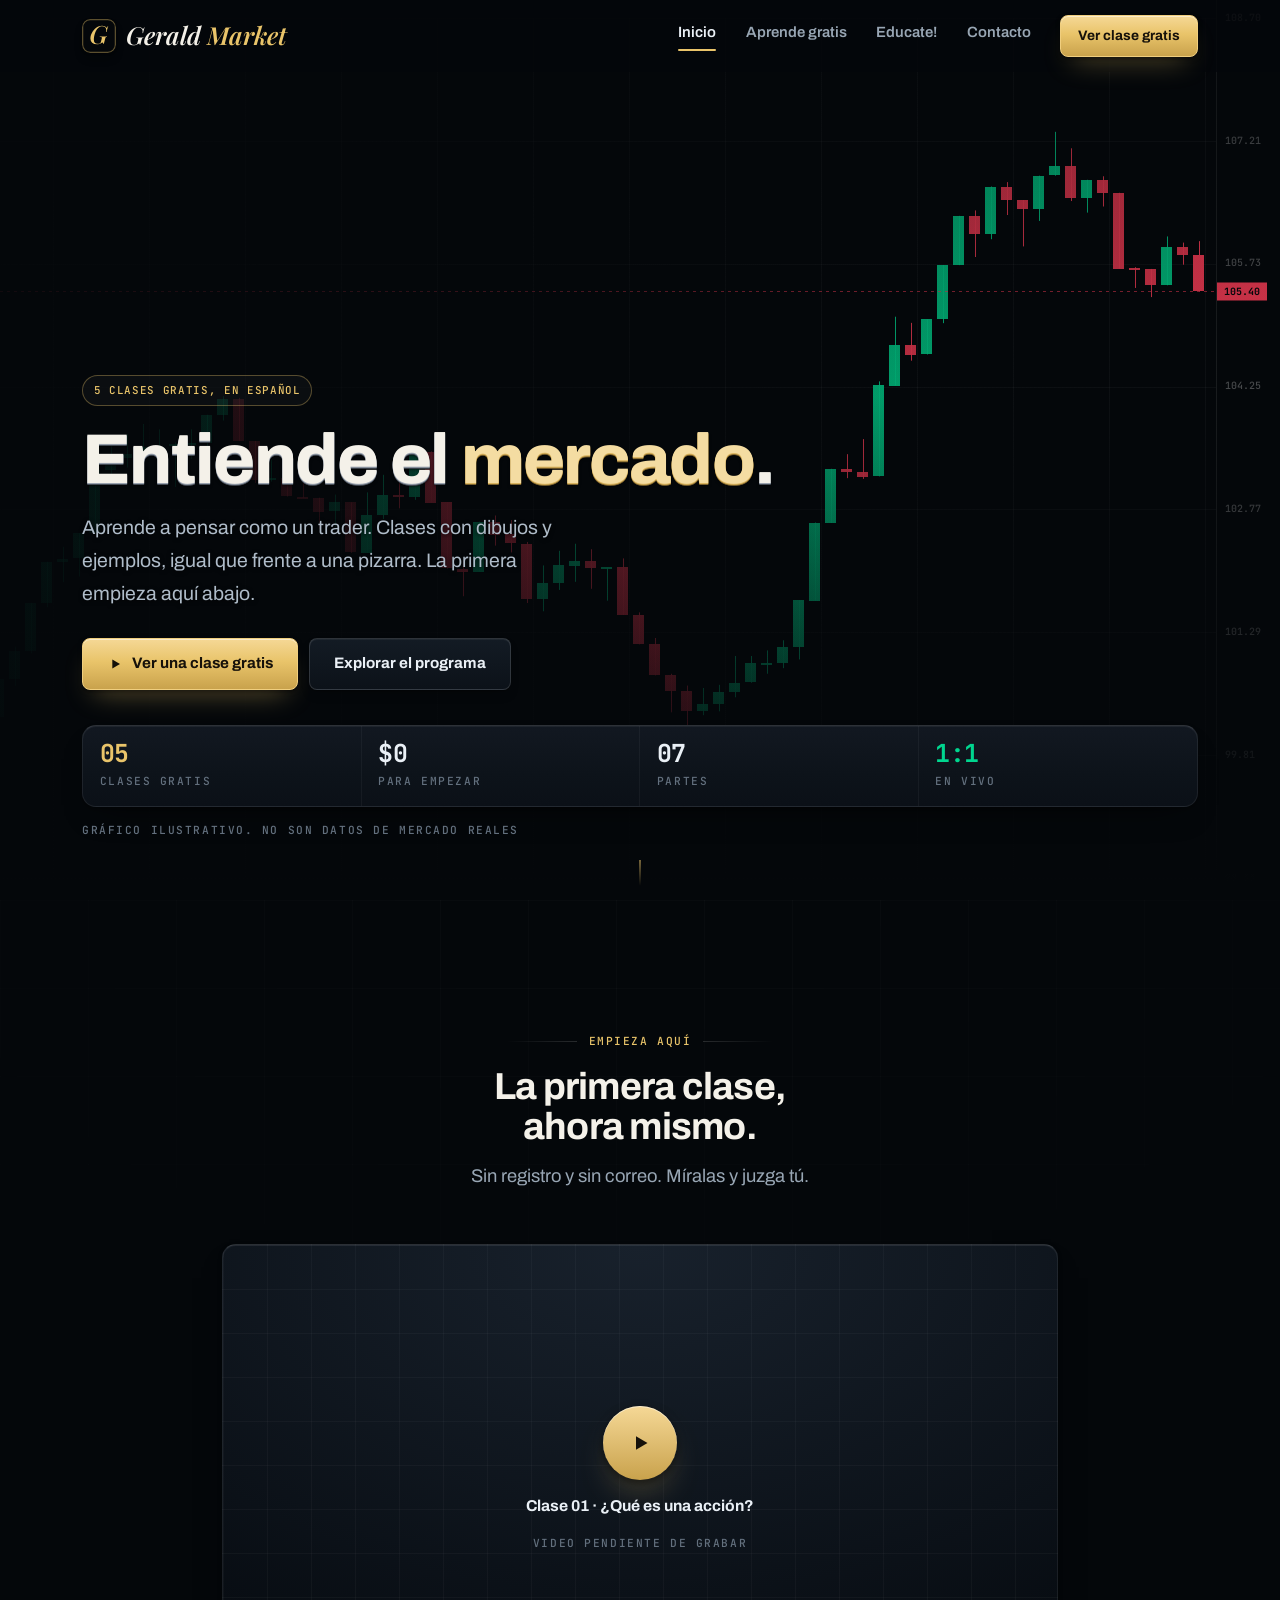
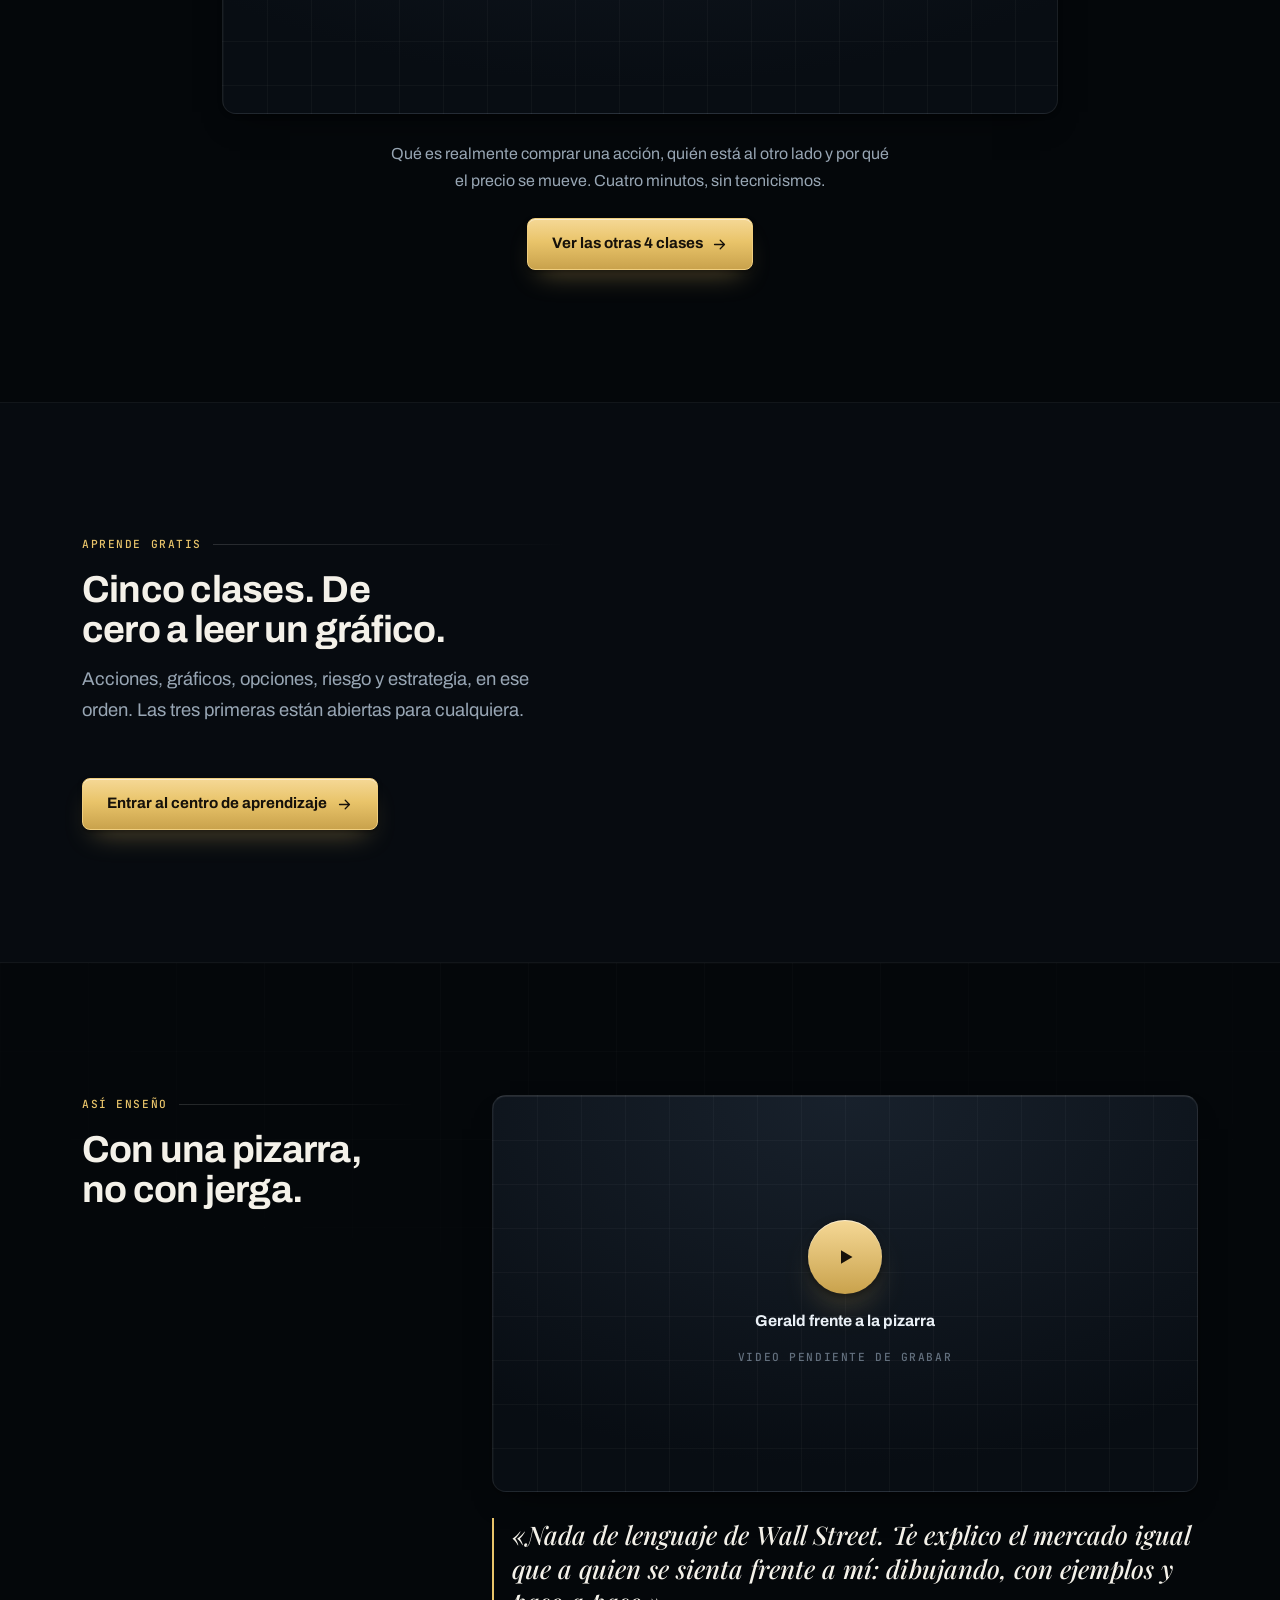
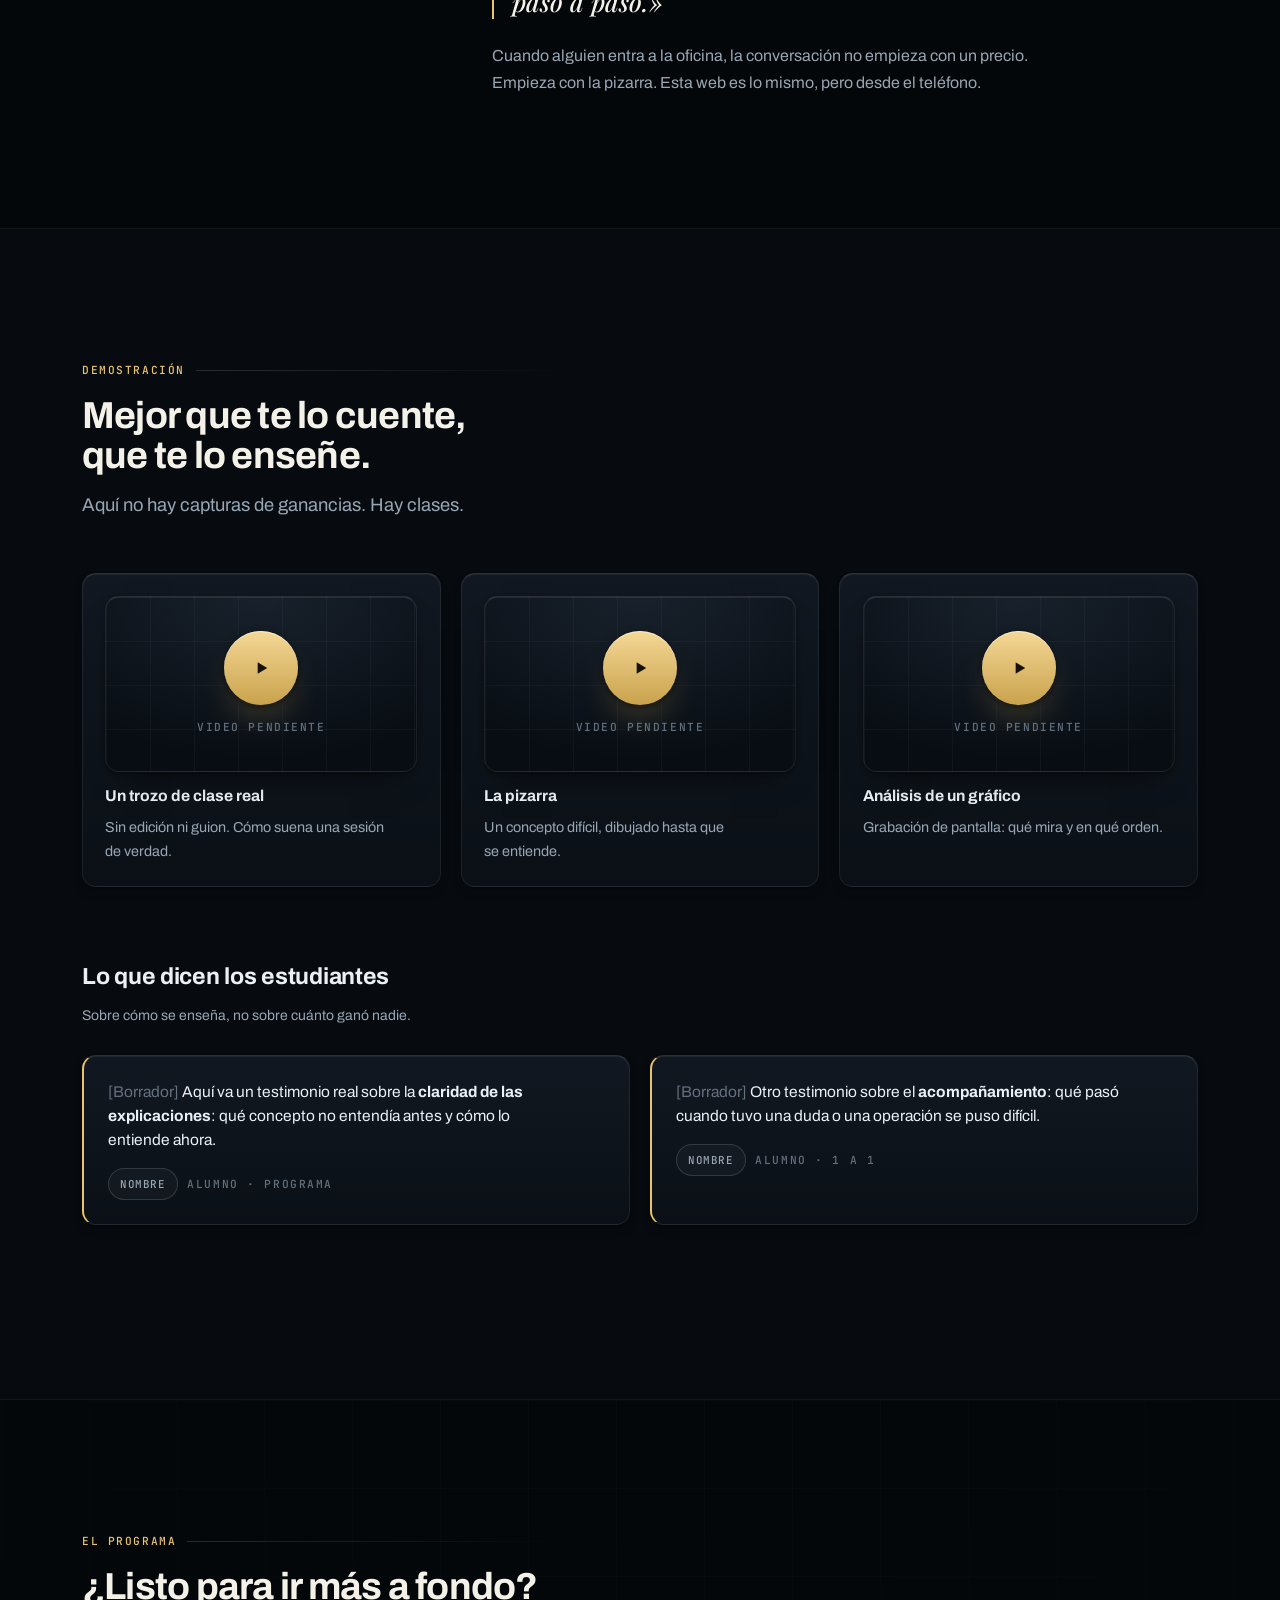
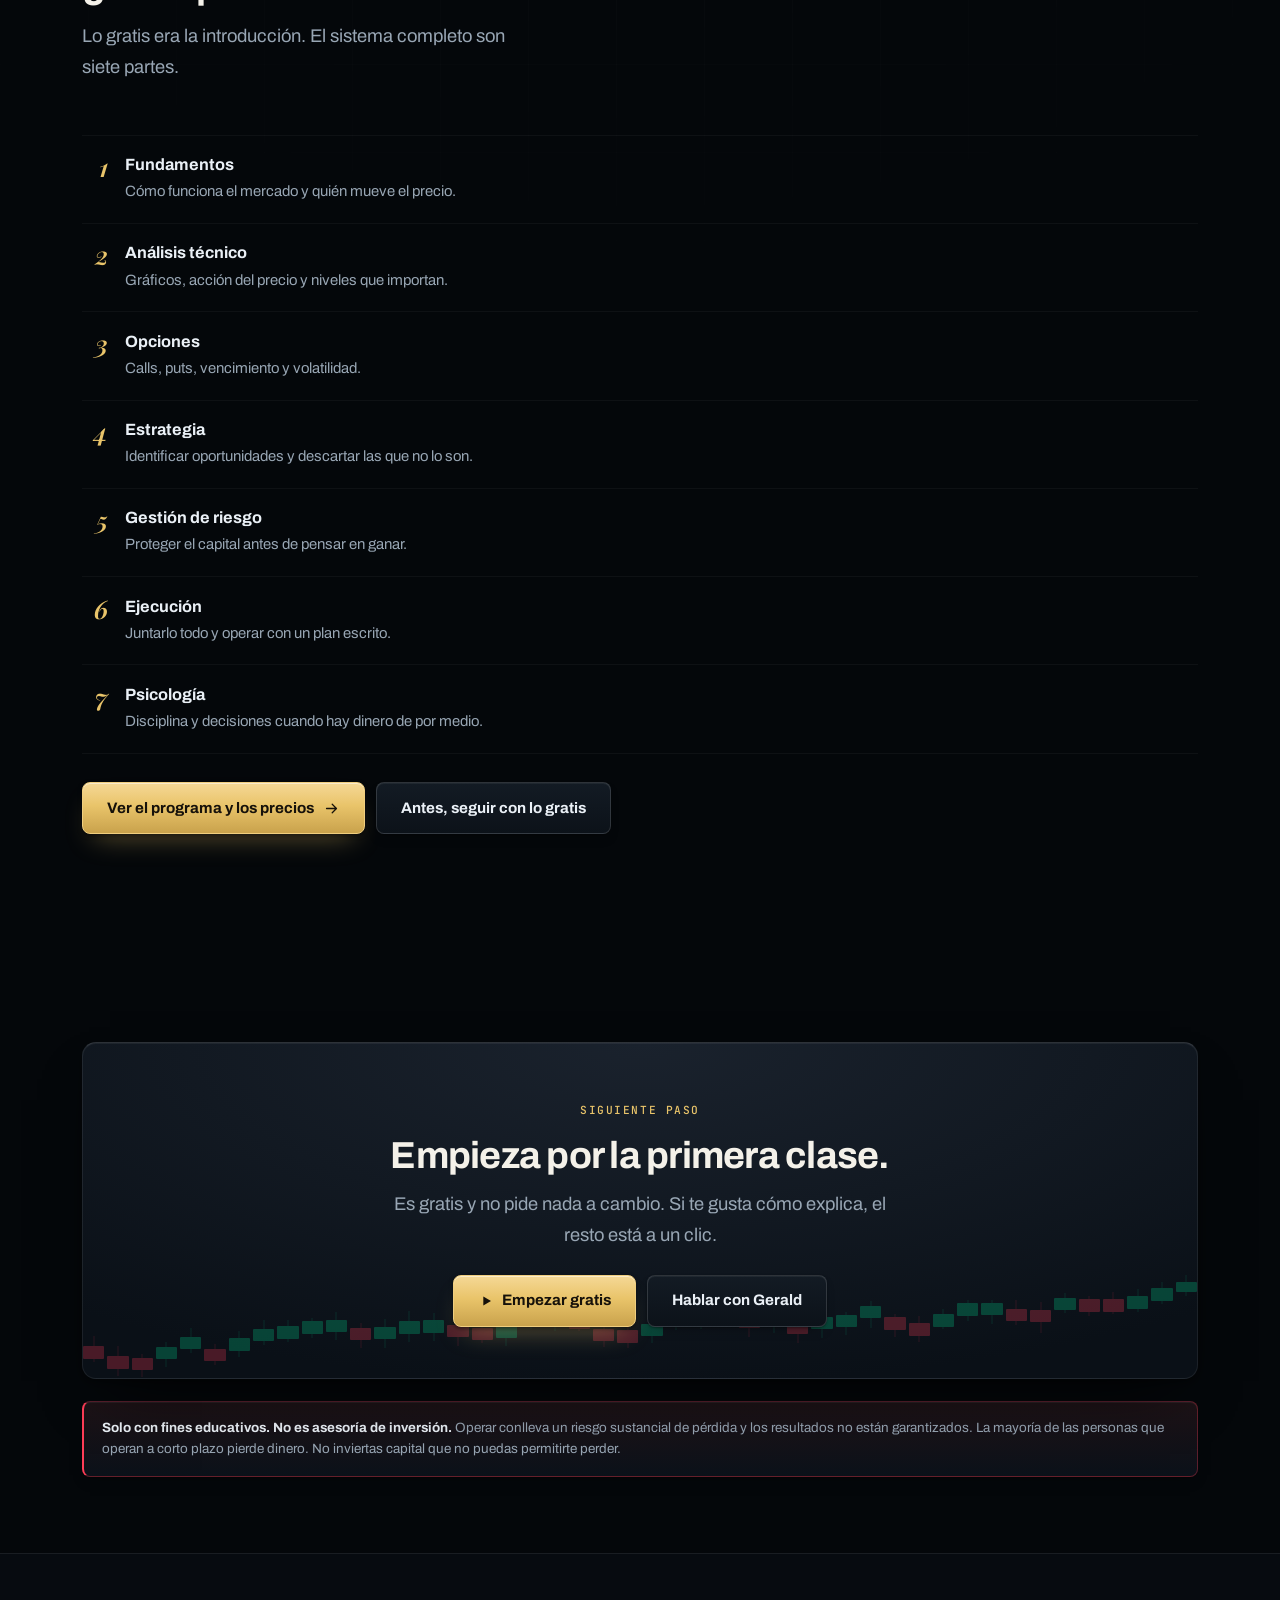
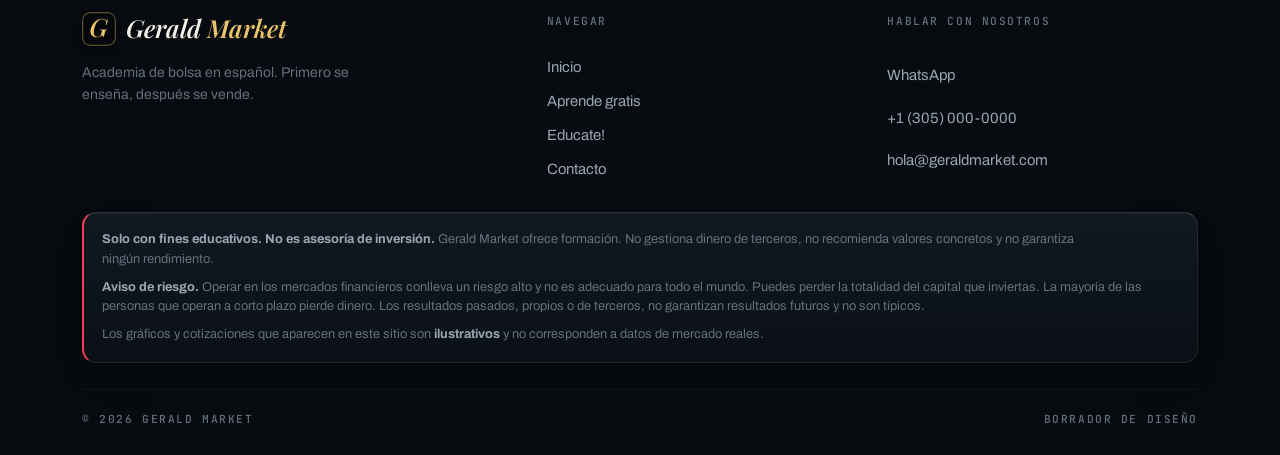
==== commit 61d0cdfd: "Bajar el grosor del titular y calmar toda la página Dos cosas que venían juntas: la letra pesaba dem" ====
--- a/index.html
+++ b/index.html
@@ -18,7 +18,6 @@
 <link rel="icon" href="assets/img/favicon.svg" type="image/svg+xml">
 <link rel="manifest" href="site.webmanifest">
 <link rel="preload" href="assets/fonts/playfair-italic-latin.woff2" as="font" type="font/woff2" crossorigin>
-<link rel="preload" href="assets/fonts/archivo-black-latin.woff2" as="font" type="font/woff2" crossorigin>
 <link rel="preload" href="assets/fonts/archivo-latin.woff2" as="font" type="font/woff2" crossorigin>
 <link rel="stylesheet" href="assets/css/fonts.css">
 <link rel="stylesheet" href="assets/css/styles.css">
@@ -91,15 +90,14 @@
 
     <div class="shell hero__in">
       <div class="hero__eyebrow">
-        <span class="chip chip--gold">5 clases gratis</span>
-        <span class="chip">100 % en español</span>
-      </div>
-
-      <h1 class="d1">Entiende el mercado.<br>Aprende a <em class="gold-cut">pensar</em> como un trader.</h1>
+        <span class="chip chip--gold">5 clases gratis, en español</span>
+      </div>
+
+      <h1 class="d1">Entiende el <em class="gold-cut">mercado</em>.</h1>
 
       <p class="lead hero__lead">
-        Acciones, opciones, análisis de mercado y gestión de riesgo, explicados
-        con dibujos y ejemplos. Igual que frente a una pizarra.
+        Aprende a pensar como un trader. Clases con dibujos y ejemplos, igual
+        que frente a una pizarra. La primera empieza aquí abajo.
       </p>
 
       <div class="btn-row">
@@ -112,8 +110,8 @@
       <div class="readout">
         <div class="readout__i"><span class="readout__v num gold">05</span><span class="readout__k tag">Clases gratis</span></div>
         <div class="readout__i"><span class="readout__v num">$0</span><span class="readout__k tag">Para empezar</span></div>
-        <div class="readout__i"><span class="readout__v num">07</span><span class="readout__k tag">Partes del programa</span></div>
-        <div class="readout__i"><span class="readout__v num up">1:1</span><span class="readout__k tag">Acompañamiento</span></div>
+        <div class="readout__i"><span class="readout__v num">07</span><span class="readout__k tag">Partes</span></div>
+        <div class="readout__i"><span class="readout__v num up">1:1</span><span class="readout__k tag">En vivo</span></div>
       </div>
 
       <p class="hero__foot">
@@ -124,7 +122,6 @@
     <div class="scroll-hint" aria-hidden="true"><span></span></div>
   </section>
 
-  <div class="tape" data-tape aria-hidden="true"></div>
 
   <!-- ============================================== la clase, sin pedir nada -->
   <section class="sec grid-bg" id="clase-01">
@@ -132,10 +129,7 @@
       <div class="sec-head sec-head--mid rv">
         <div class="sec-head__k"><span class="tag tag--gold">Empieza aquí</span></div>
         <h2 class="d2">La primera clase, ahora mismo.</h2>
-        <p class="lead">
-          Sin registro, sin correo, sin formulario. Mírala y juzga tú si vale
-          la pena seguir.
-        </p>
+        <p class="lead">Sin registro y sin correo. Míralas y juzga tú.</p>
       </div>
 
       <div class="vframe rv">
@@ -169,55 +163,9 @@
         <div class="sec-head__k"><span class="tag tag--gold">Aprende gratis</span></div>
         <h2 class="d2">Cinco clases. De cero a leer un gráfico.</h2>
         <p class="lead">
-          No son videos sueltos: es una ruta con orden. Las tres primeras están
-          abiertas para cualquiera.
-        </p>
-      </div>
-
-      <div class="chip-row rv" style="margin-bottom:1.8rem">
-        <span class="chip chip--gold">Acciones</span>
-        <span class="chip chip--gold">Gráficos</span>
-        <span class="chip chip--gold">Opciones</span>
-        <span class="chip chip--gold">Riesgo</span>
-        <span class="chip chip--gold">Estrategia</span>
-      </div>
-
-      <div class="path rv">
-        <div class="path__i">
-          <span class="path__n">1</span>
-          <div>
-            <p class="path__t">¿Qué es una acción?</p>
-            <p class="path__d">Qué compras en realidad y por qué cambia de precio.</p>
-          </div>
-        </div>
-        <div class="path__i">
-          <span class="path__n">2</span>
-          <div>
-            <p class="path__t">¿Cómo se lee un gráfico?</p>
-            <p class="path__d">Soporte, resistencia y hacia dónde se está moviendo.</p>
-          </div>
-        </div>
-        <div class="path__i">
-          <span class="path__n">3</span>
-          <div>
-            <p class="path__t">¿Qué son las opciones?</p>
-            <p class="path__d">Calls y puts explicados sin fórmulas.</p>
-          </div>
-        </div>
-        <div class="path__i">
-          <span class="path__n">4</span>
-          <div>
-            <p class="path__t">Así analizo una operación</p>
-            <p class="path__d">El razonamiento completo, de principio a fin.</p>
-          </div>
-        </div>
-        <div class="path__i">
-          <span class="path__n">5</span>
-          <div>
-            <p class="path__t">El riesgo va primero</p>
-            <p class="path__d">Por qué esto no es apostar, y cómo se protege el capital.</p>
-          </div>
-        </div>
+          Acciones, gráficos, opciones, riesgo y estrategia, en ese orden. Las
+          tres primeras están abiertas para cualquiera.
+        </p>
       </div>
 
       <div class="btn-row rv" style="margin-top:1.8rem">
@@ -267,10 +215,7 @@
       <div class="sec-head rv">
         <div class="sec-head__k"><span class="tag tag--gold">Demostración</span></div>
         <h2 class="d2">Mejor que te lo cuente, que te lo enseñe.</h2>
-        <p class="lead">
-          Aquí no verás capturas de ganancias ni carros deportivos. Verás cómo
-          se explica y cómo se piensa una operación.
-        </p>
+        <p class="lead">Aquí no hay capturas de ganancias. Hay clases.</p>
       </div>
 
       <div class="proof rv">
@@ -308,7 +253,7 @@
         </div>
       </div>
 
-      <div class="sec-head rv" style="margin:clamp(40px,6vw,64px) 0 clamp(20px,3vw,28px)">
+      <div class="sec-head rv" style="margin:clamp(48px,7vw,76px) 0 clamp(20px,3vw,28px)">
         <h3 class="d3">Lo que dicen los estudiantes</h3>
         <p class="muted small">Sobre cómo se enseña, no sobre cuánto ganó nadie.</p>
       </div>
@@ -333,9 +278,7 @@
       </div>
 
       <p class="small dim rv" style="margin-top:1.2rem">
-        Los dos testimonios de arriba son marcadores de posición. Se sustituyen
-        por mensajes reales, transcritos tal cual los escribió la persona y con
-        su permiso.
+        Marcadores de posición. Se sustituyen por mensajes reales, con permiso.
       </p>
     </div>
   </section>
@@ -347,8 +290,7 @@
         <div class="sec-head__k"><span class="tag tag--gold">El programa</span></div>
         <h2 class="d2">¿Listo para ir más a fondo?</h2>
         <p class="lead">
-          Lo que viste gratis es la introducción. Este es el sistema completo,
-          en siete partes que se construyen una sobre otra.
+          Lo gratis era la introducción. El sistema completo son siete partes.
         </p>
       </div>
 
--- a/assets/css/fonts.css
+++ b/assets/css/fonts.css
@@ -1,7 +1,6 @@
 /* Gerald Market · tipografías alojadas en el propio sitio.
    Playfair Display Italic → la marca. Serif de alto contraste, en cursiva.
-   Archivo Black           → titulares.
-   Archivo                 → interfaz y texto corrido (variable, 100-900).
+   Archivo                 → titulares, interfaz y texto (variable, 100-900).
    JetBrains Mono          → precios, tickers y cualquier número.
    No se pide nada a terceros: cero peticiones externas. */
 
@@ -20,24 +19,6 @@
   font-weight: 400 700;
   font-display: swap;
   src: url('../fonts/playfair-italic-latin.woff2') format('woff2');
-  unicode-range: U+0000-00FF, U+0131, U+0152-0153, U+02BB-02BC, U+02C6, U+02DA, U+02DC, U+0304, U+0308, U+0329, U+2000-206F, U+20AC, U+2122, U+2191, U+2193, U+2212, U+2215, U+FEFF, U+FFFD;
-}
-
-/* ---------------------------------------------------------- Archivo Black */
-@font-face {
-  font-family: 'Archivo Black';
-  font-style: normal;
-  font-weight: 400;
-  font-display: swap;
-  src: url('../fonts/archivo-black-latin-ext.woff2') format('woff2');
-  unicode-range: U+0100-02BA, U+02BD-02C5, U+02C7-02CC, U+02CE-02D7, U+02DD-02FF, U+0304, U+0308, U+0329, U+1D00-1DBF, U+1E00-1E9F, U+1EF2-1EFF, U+2020, U+20A0-20AB, U+20AD-20C0, U+2113, U+2C60-2C7F, U+A720-A7FF;
-}
-@font-face {
-  font-family: 'Archivo Black';
-  font-style: normal;
-  font-weight: 400;
-  font-display: swap;
-  src: url('../fonts/archivo-black-latin.woff2') format('woff2');
   unicode-range: U+0000-00FF, U+0131, U+0152-0153, U+02BB-02BC, U+02C6, U+02DA, U+02DC, U+0304, U+0308, U+0329, U+2000-206F, U+20AC, U+2122, U+2191, U+2193, U+2212, U+2215, U+FEFF, U+FFFD;
 }
 
--- a/assets/css/styles.css
+++ b/assets/css/styles.css
@@ -24,9 +24,9 @@
   --line-hi:    rgba(255, 255, 255, .14);
   --line-soft:  rgba(255, 255, 255, .045);
 
-  /* las cajas: luz arriba, sombra abajo */
-  --surf:    linear-gradient(180deg, #161E28 0%, #0E151D 52%, #0B1119 100%);
-  --surf-hi: linear-gradient(180deg, #1D2733 0%, #131C25 52%, #0F171F 100%);
+  /* las cajas: luz arriba, sombra abajo, pero con la mano suelta */
+  --surf:    linear-gradient(180deg, #121821 0%, #0D131A 60%, #0B1017 100%);
+  --surf-hi: linear-gradient(180deg, #18202A 0%, #101821 60%, #0E151C 100%);
   --well:    #05080C;
 
   /* texto */
@@ -51,15 +51,15 @@
   --gold-line:  rgba(233, 196, 106, .34);
 
   /* relieve */
-  --bevel:  inset 0 1px 0 rgba(255, 255, 255, .085);
-  --sunken: inset 0 2px 5px rgba(0, 0, 0, .6), inset 0 1px 0 rgba(0, 0, 0, .8);
-  --sh-1: 0 1px 2px rgba(0, 0, 0, .5),  0 6px 16px -6px rgba(0, 0, 0, .7);
-  --sh-2: 0 2px 5px rgba(0, 0, 0, .45), 0 20px 42px -16px rgba(0, 0, 0, .95);
-  --sh-3: 0 3px 9px rgba(0, 0, 0, .5),  0 40px 80px -24px rgba(0, 0, 0, 1);
+  --bevel:  inset 0 1px 0 rgba(255, 255, 255, .055);
+  --sunken: inset 0 2px 4px rgba(0, 0, 0, .5);
+  --sh-1: 0 1px 2px rgba(0, 0, 0, .35), 0 6px 14px -8px rgba(0, 0, 0, .5);
+  --sh-2: 0 2px 4px rgba(0, 0, 0, .3),  0 16px 32px -18px rgba(0, 0, 0, .7);
+  --sh-3: 0 3px 8px rgba(0, 0, 0, .35), 0 30px 60px -28px rgba(0, 0, 0, .8);
 
   /* tipografía */
   --script:  'Playfair Display', 'Iowan Old Style', Georgia, serif;
-  --display: 'Archivo Black', 'Archivo', system-ui, sans-serif;
+  --display: 'Archivo', system-ui, -apple-system, 'Segoe UI', sans-serif;
   --sans:    'Archivo', system-ui, -apple-system, 'Segoe UI', sans-serif;
   --mono:    'JetBrains Mono', ui-monospace, 'SF Mono', Menlo, monospace;
 
@@ -88,7 +88,7 @@
   color: var(--fg);
   font-family: var(--sans);
   font-size: 1rem;
-  line-height: 1.62;
+  line-height: 1.7;
   -webkit-font-smoothing: antialiased;
   text-rendering: optimizeLegibility;
   overflow-x: hidden;
@@ -117,89 +117,71 @@
 }
 
 /* -------------------------------------------------------------- tipografía */
+/* Archivo es variable, así que el grosor se elige con precisión en vez de
+   depender de un peso único. 750 sustituye al negro de antes: sigue mandando
+   sobre el fondo negro, pero deja respirar a las letras. */
 h1, h2, h3, h4 {
   font-family: var(--display);
-  font-weight: 400;
+  font-weight: 750;
   line-height: .98;
-  letter-spacing: -.02em;
+  letter-spacing: -.018em;
   text-wrap: balance;
 }
 
-.d1 { font-size: clamp(2.7rem, 12.5vw, 5.7rem); line-height: .92; letter-spacing: -.035em; }
-.d2 { font-size: clamp(2rem, 7.4vw, 3.3rem);    line-height: .96; letter-spacing: -.03em; }
-
-/* ------------------------------------------------------- titulares en relieve
-   Las letras están extruidas: la cara va en crema y por debajo baja una escalera
-   de grises que se va apagando, como si el texto estuviera tallado sobre la
-   pantalla. La profundidad se mide en `em`, así que crece y encoge sola con el
-   cuerpo de letra en vez de romperse en el móvil. */
-.d1, .d2 {
-  --ext: .013em;
-  color: var(--cream);
-}
-.d1 {
+.d1 { font-size: clamp(2.35rem, 9.5vw, 4.4rem); line-height: .98; letter-spacing: -.024em; }
+.d2 { font-size: clamp(1.6rem, 5vw, 2.35rem);   line-height: 1.06; letter-spacing: -.02em; font-weight: 700; }
+
+/* --------------------------------------------------------- titular en relieve
+   El tallado se reserva para el titular de la portada. Repetirlo en cada `h2`
+   convertía la página en un cartel: mucho ruido y el mensaje perdido. Los demás
+   títulos van planos, que se leen mejor. */
+.d1, .d2 { color: var(--cream); }
+.hero h1 {
+  --ext: .008em;
   text-shadow:
-    0 calc(var(--ext) * 1) 0 #B4BDC9,
-    0 calc(var(--ext) * 2) 0 #949DA9,
-    0 calc(var(--ext) * 3) 0 #767F8B,
-    0 calc(var(--ext) * 4) 0 #5A626E,
-    0 calc(var(--ext) * 5) 0 #424954,
-    0 calc(var(--ext) * 6) 0 #2D333C,
-    0 calc(var(--ext) * 7) 0 #1C2128,
-    0 calc(var(--ext) * 8)  calc(var(--ext) * 5)  rgba(0, 0, 0, .8),
-    0 calc(var(--ext) * 15) calc(var(--ext) * 15) rgba(0, 0, 0, .9);
-}
-.d2 {
-  --ext: .011em;
+    0 calc(var(--ext) * 1) 0 #9AA3AF,
+    0 calc(var(--ext) * 2) 0 #6E7783,
+    0 calc(var(--ext) * 3) 0 #464D57,
+    0 calc(var(--ext) * 4) 0 #262B33,
+    0 calc(var(--ext) * 6) calc(var(--ext) * 5) rgba(0, 0, 0, .6);
+}
+
+/* La palabra dorada. */
+.gold-cut { color: var(--gold); }
+.hero h1 .gold-cut {
+  color: #F4DCA2;
   text-shadow:
-    0 calc(var(--ext) * 1) 0 #A9B2BE,
-    0 calc(var(--ext) * 2) 0 #838C98,
-    0 calc(var(--ext) * 3) 0 #5D6672,
-    0 calc(var(--ext) * 4) 0 #3C434D,
-    0 calc(var(--ext) * 5) 0 #232830,
-    0 calc(var(--ext) * 6)  calc(var(--ext) * 4)  rgba(0, 0, 0, .75),
-    0 calc(var(--ext) * 12) calc(var(--ext) * 12) rgba(0, 0, 0, .85);
-}
-
-/* La palabra dorada: mismo tallado, pero fundido en oro. */
-.gold-cut {
-  color: #FBEBC0;
-  text-shadow:
-    0 calc(var(--ext) * 1) 0 #E9C46A,
-    0 calc(var(--ext) * 2) 0 #D0A951,
-    0 calc(var(--ext) * 3) 0 #B28E3F,
-    0 calc(var(--ext) * 4) 0 #8E7130,
-    0 calc(var(--ext) * 5) 0 #6B5424,
-    0 calc(var(--ext) * 6) 0 #4A3A18,
-    0 calc(var(--ext) * 7) 0 #2E240F,
-    0 calc(var(--ext) * 8)  calc(var(--ext) * 5)  rgba(0, 0, 0, .8),
-    0 calc(var(--ext) * 15) calc(var(--ext) * 15) rgba(0, 0, 0, .9);
-}
-
-/* La palabra hueca: sin relleno, solo el filo. Detrás se ve el gráfico moviéndose
-   a través de las letras: la palabra «suerte» queda literalmente vacía. */
+    0 calc(var(--ext) * 1) 0 #D9B25C,
+    0 calc(var(--ext) * 2) 0 #AE8C42,
+    0 calc(var(--ext) * 3) 0 #7C632E,
+    0 calc(var(--ext) * 4) 0 #4E3E1D,
+    0 calc(var(--ext) * 6) calc(var(--ext) * 5) rgba(0, 0, 0, .6);
+}
+
+/* La palabra hueca: sin relleno, solo el filo. Detrás se ve el gráfico moverse
+   a través de las letras. */
 .hollow {
-  color: rgba(255, 61, 87, .10);
-  -webkit-text-stroke: .026em var(--down);
-  text-stroke: .026em var(--down);
+  color: transparent;
+  -webkit-text-stroke: .022em var(--down);
+  text-stroke: .022em var(--down);
   text-shadow: none;
   paint-order: stroke fill;
-  filter: drop-shadow(0 .04em .06em rgba(0, 0, 0, .9));
-}
-.d3 { font-size: clamp(1.3rem, 4.2vw, 1.72rem); line-height: 1.07; letter-spacing: -.02em; }
-.d4 { font-family: var(--sans); font-weight: 700; font-size: 1.05rem; line-height: 1.35; letter-spacing: -.01em; }
+}
+
+.d3 { font-size: clamp(1.18rem, 3.2vw, 1.45rem); line-height: 1.18; letter-spacing: -.012em; font-weight: 700; }
+.d4 { font-family: var(--sans); font-weight: 650; font-size: 1.02rem; line-height: 1.35; letter-spacing: -.01em; }
 
 p { text-wrap: pretty; }
 
-.lead  { font-size: clamp(1.03rem, 2.6vw, 1.2rem); color: var(--fg-2); line-height: 1.6; }
+.lead  { font-size: clamp(1.02rem, 2.4vw, 1.15rem); color: var(--fg-2); line-height: 1.68; }
 .muted { color: var(--fg-2); }
 .dim   { color: var(--fg-3); }
-.small { font-size: .875rem; line-height: 1.55; }
+.small { font-size: .875rem; line-height: 1.62; }
 
 .tag {
   font-family: var(--mono);
   font-size: .7rem; font-weight: 500;
-  letter-spacing: .18em; text-transform: uppercase;
+  letter-spacing: .14em; text-transform: uppercase;
   color: var(--fg-3);
 }
 .tag--sig  { color: var(--sig); }
@@ -215,7 +197,7 @@
   margin-inline: auto; padding-inline: var(--gutter);
 }
 
-.sec { padding-block: clamp(60px, 10vw, 112px); position: relative; }
+.sec { padding-block: clamp(66px, 11vw, 132px); position: relative; }
 .sec--tight { padding-block: clamp(44px, 7vw, 76px); }
 .sec--panel { background: var(--ink); border-block: 1px solid var(--line-soft); }
 
@@ -225,15 +207,15 @@
   content: "";
   position: absolute; inset: 0; z-index: -1;
   background-image:
-    linear-gradient(to right, rgba(255,255,255,.028) 1px, transparent 1px),
-    linear-gradient(to bottom, rgba(255,255,255,.028) 1px, transparent 1px);
-  background-size: 72px 72px;
-  mask-image: radial-gradient(120% 88% at 50% 0%, #000 22%, transparent 76%);
-  -webkit-mask-image: radial-gradient(120% 88% at 50% 0%, #000 22%, transparent 76%);
+    linear-gradient(to right, rgba(255,255,255,.02) 1px, transparent 1px),
+    linear-gradient(to bottom, rgba(255,255,255,.02) 1px, transparent 1px);
+  background-size: 88px 88px;
+  mask-image: radial-gradient(110% 70% at 50% 0%, #000 12%, transparent 66%);
+  -webkit-mask-image: radial-gradient(110% 70% at 50% 0%, #000 12%, transparent 66%);
   pointer-events: none;
 }
 
-.sec-head { margin-bottom: clamp(26px, 4.5vw, 48px); max-width: 60ch; }
+.sec-head { margin-bottom: clamp(28px, 4.5vw, 52px); max-width: 54ch; }
 .sec-head__k { display: flex; align-items: center; gap: .7rem; margin-bottom: 1rem; }
 .sec-head__k::after {
   content: ""; flex: 1; height: 1px;
@@ -338,10 +320,9 @@
   padding: .34rem .68rem;
   border: 1px solid var(--line-hi);
   border-radius: 999px;
-  background: linear-gradient(180deg, #182029, #0D141B);
-  box-shadow: var(--bevel), 0 2px 6px rgba(0,0,0,.5);
+  background: rgba(255, 255, 255, .03);
   font-family: var(--mono); font-size: .68rem; font-weight: 500;
-  letter-spacing: .07em; text-transform: uppercase;
+  letter-spacing: .06em; text-transform: uppercase;
   color: var(--fg-2); white-space: nowrap;
 }
 .chip--up   { color: var(--up);   border-color: var(--up-line); }
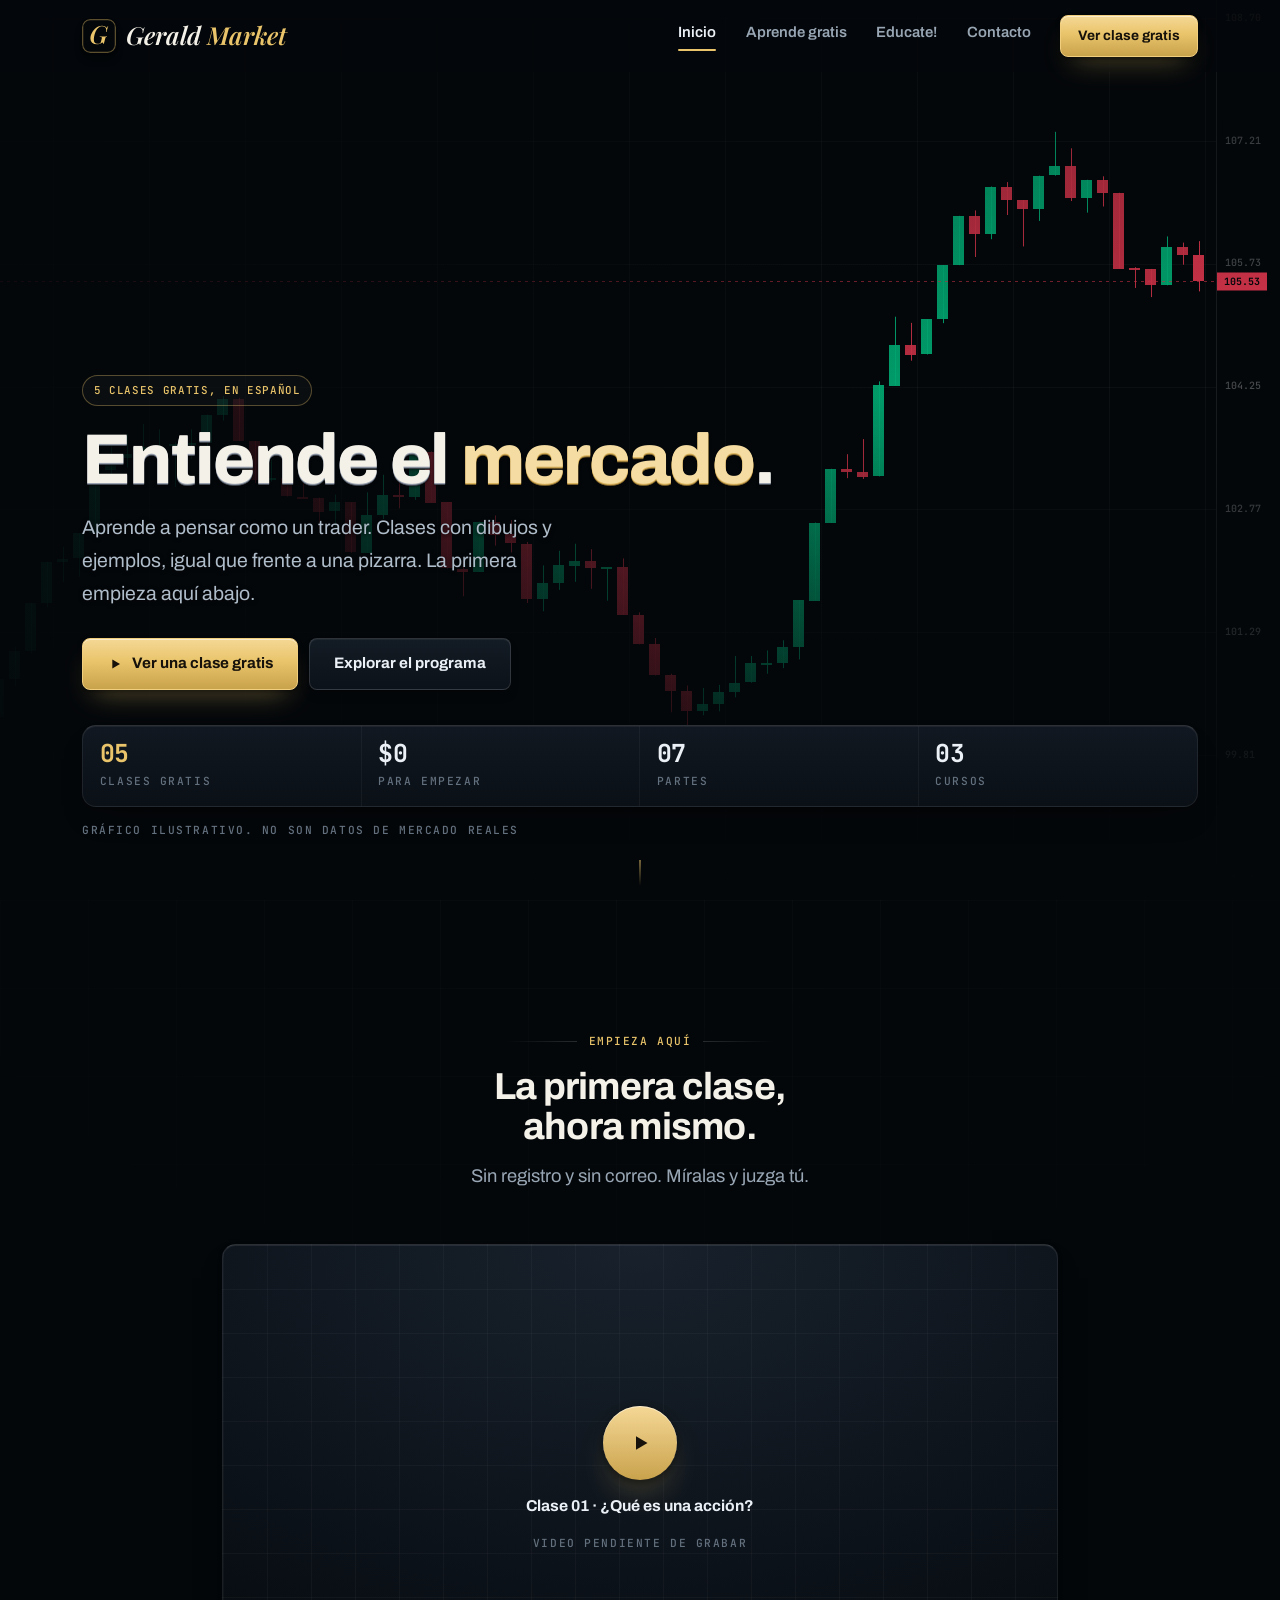
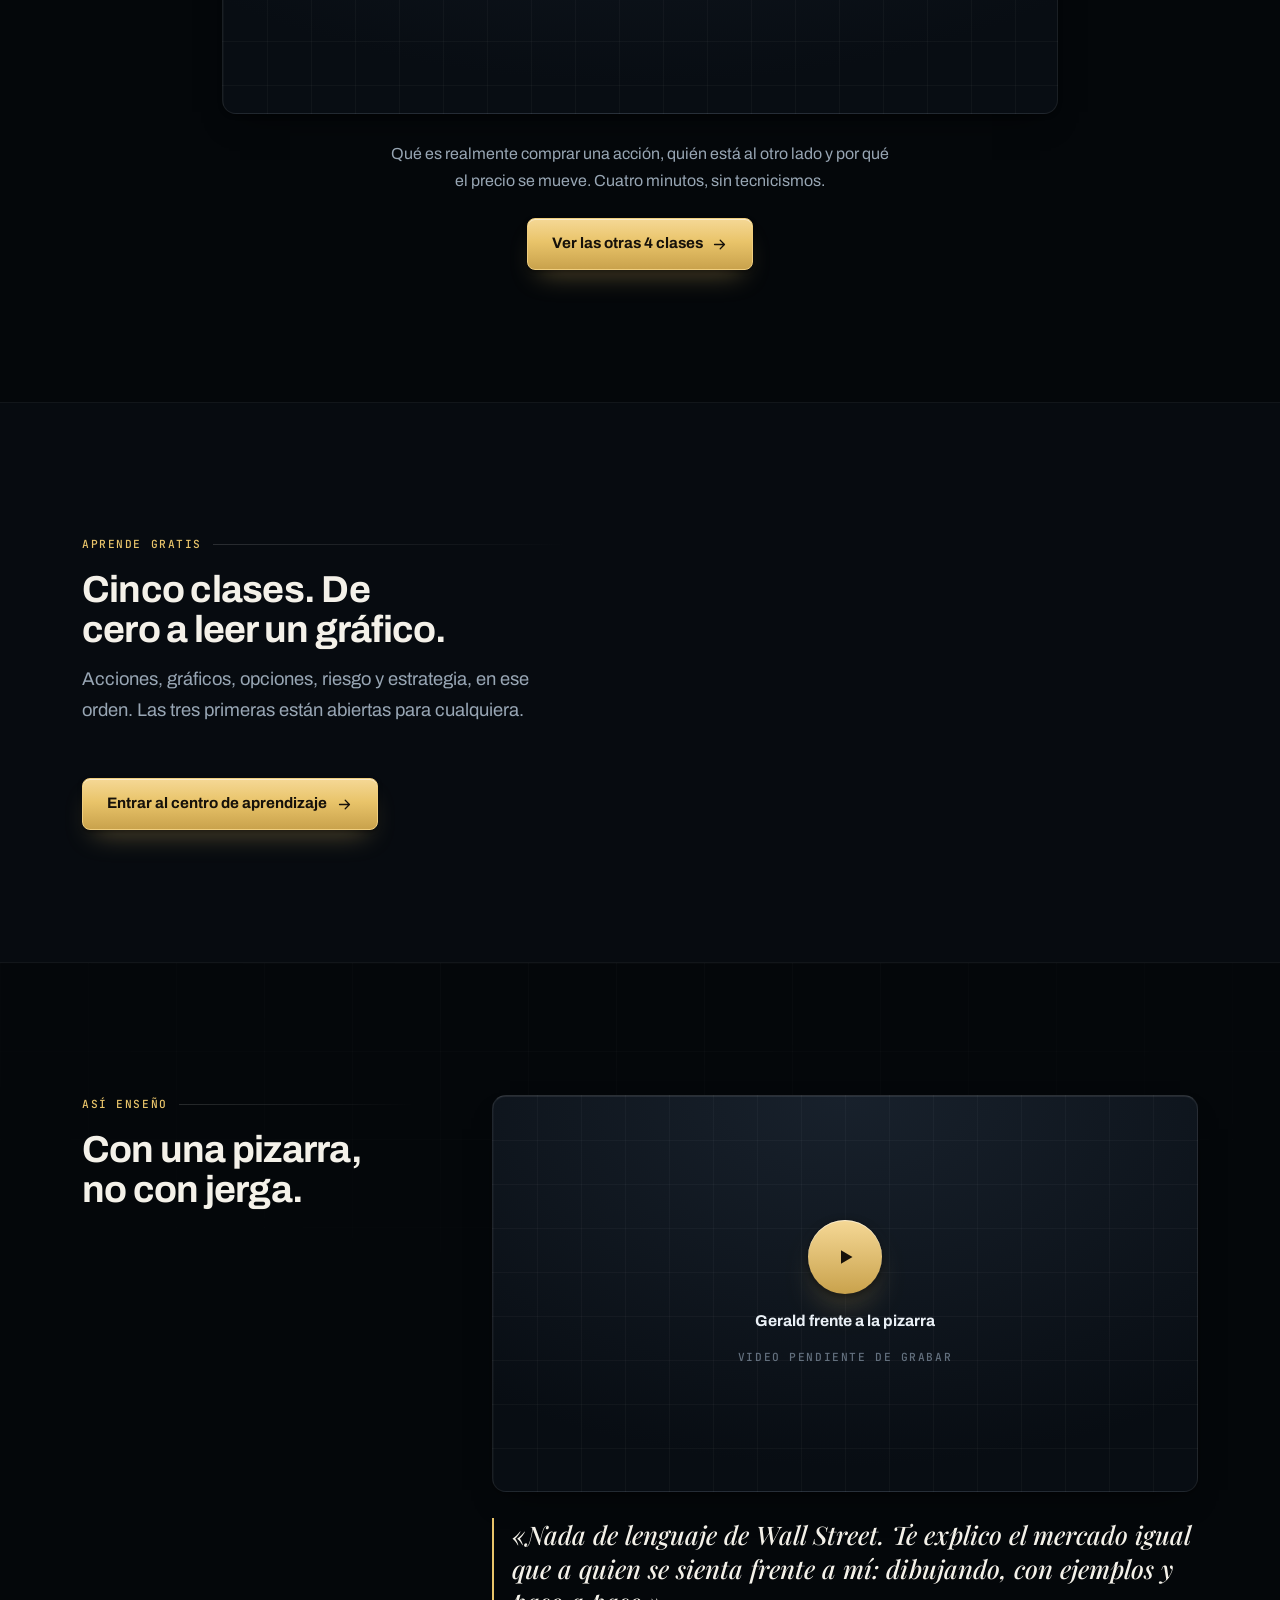
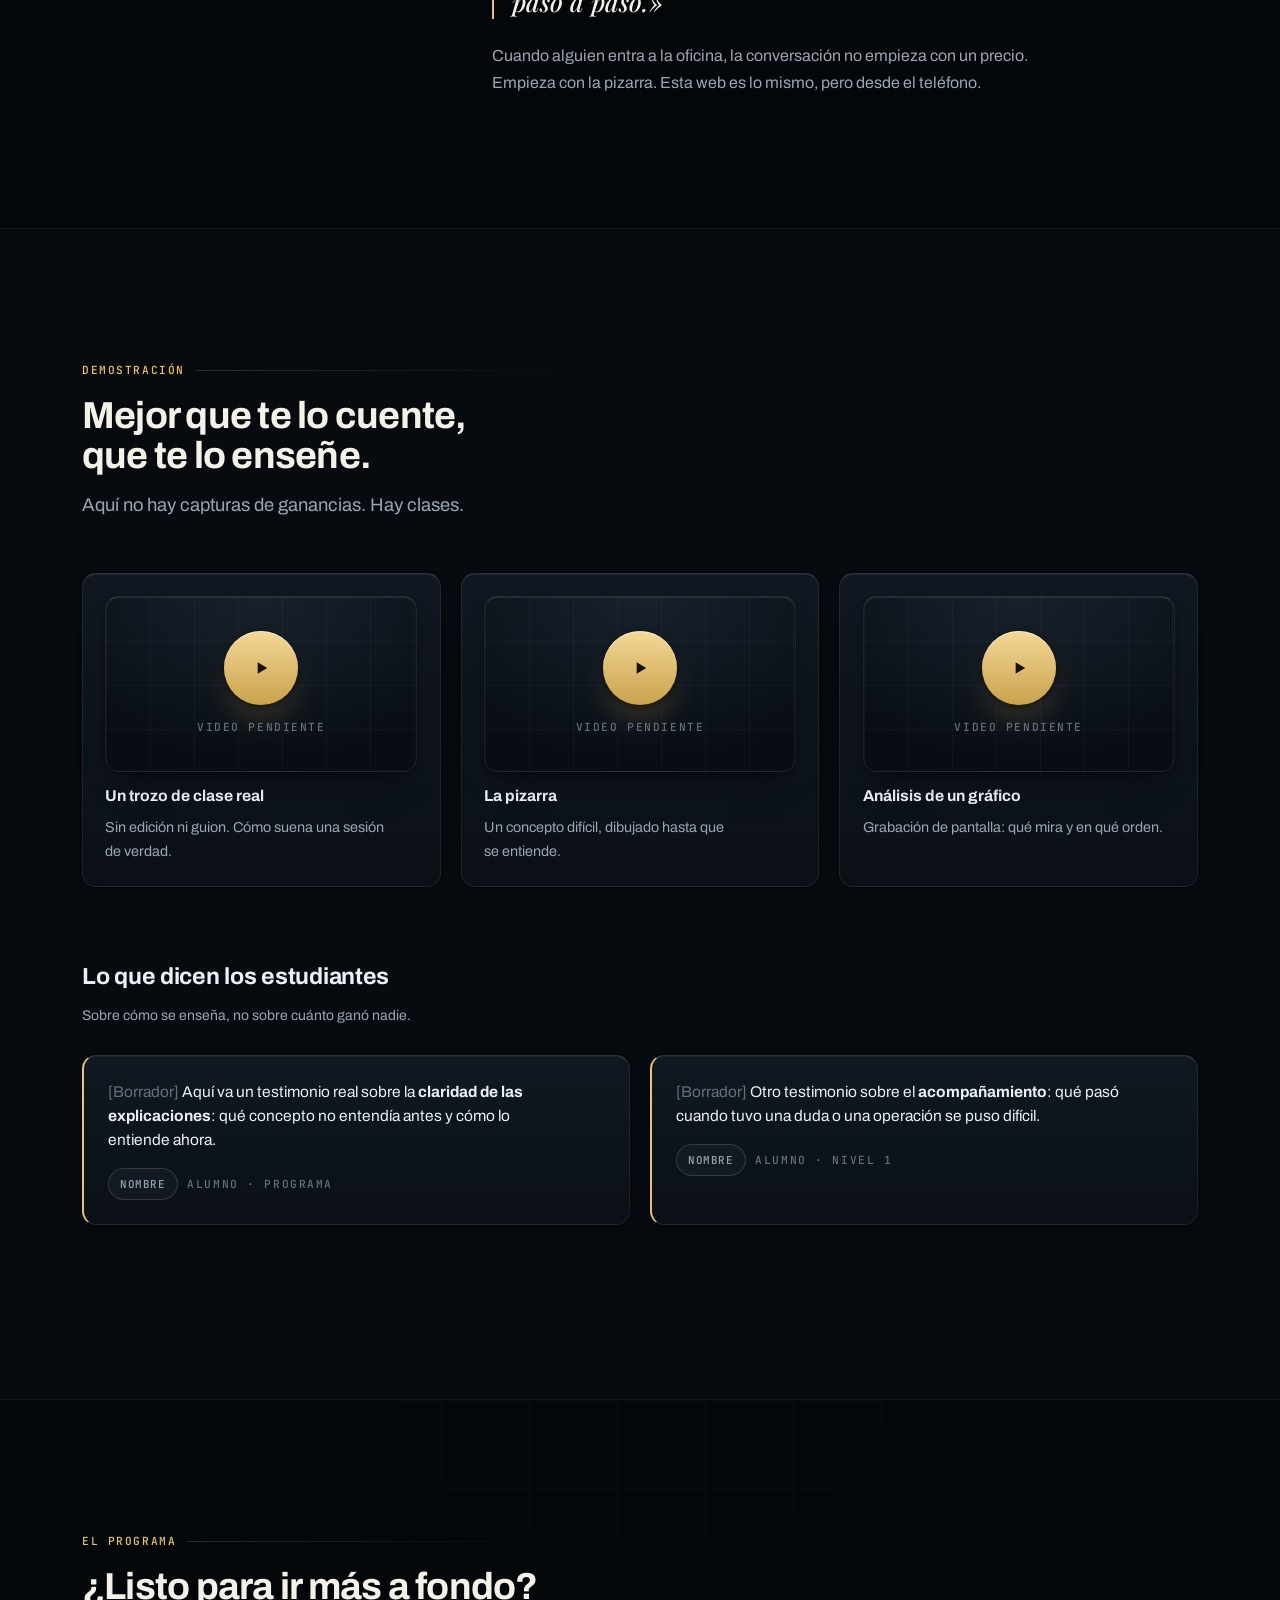
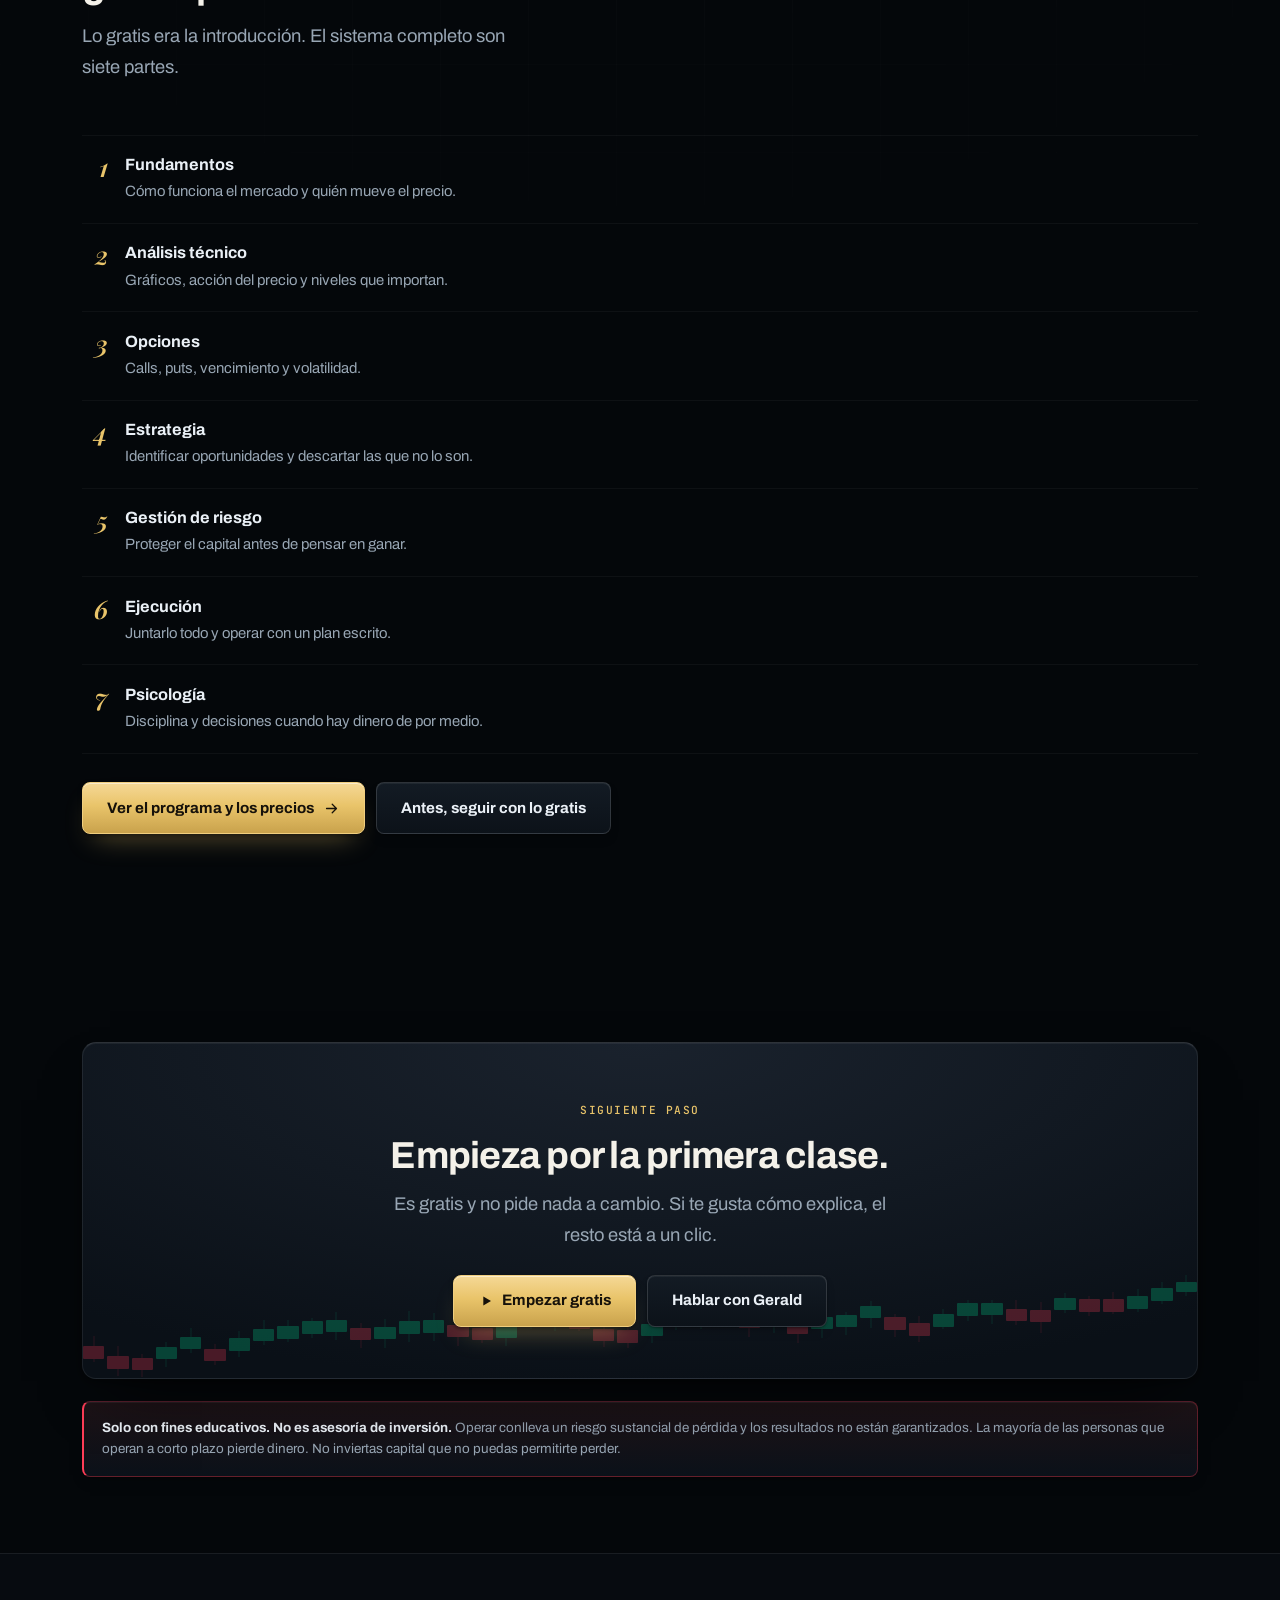
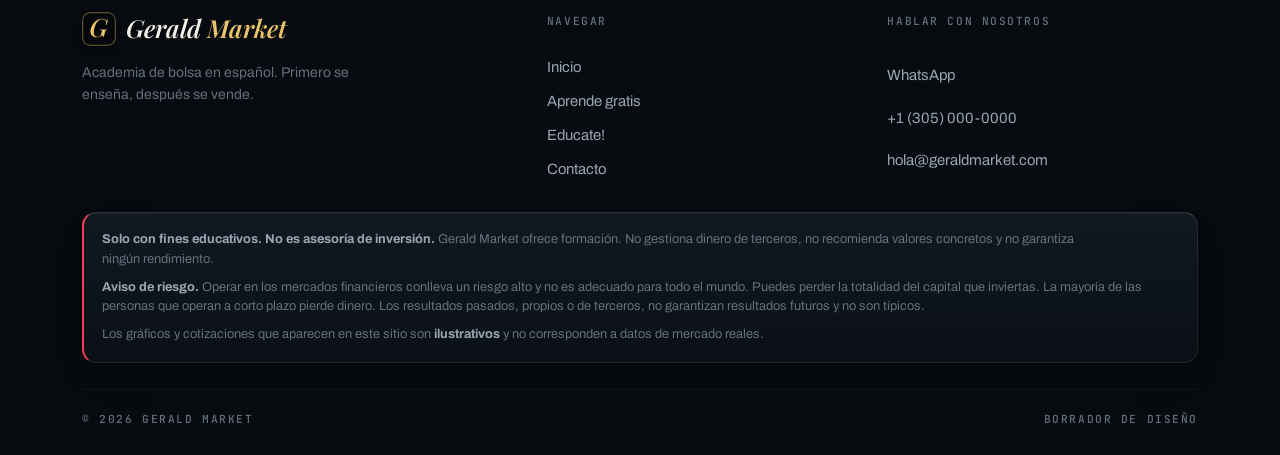
==== commit c8e698c0: "Retirar la suscripción mensual: ahora solo hay cursos de pago único Fuera el «Uno a uno» a $50 al me" ====
--- a/index.html
+++ b/index.html
@@ -111,7 +111,7 @@
         <div class="readout__i"><span class="readout__v num gold">05</span><span class="readout__k tag">Clases gratis</span></div>
         <div class="readout__i"><span class="readout__v num">$0</span><span class="readout__k tag">Para empezar</span></div>
         <div class="readout__i"><span class="readout__v num">07</span><span class="readout__k tag">Partes</span></div>
-        <div class="readout__i"><span class="readout__v num up">1:1</span><span class="readout__k tag">En vivo</span></div>
+        <div class="readout__i"><span class="readout__v num">03</span><span class="readout__k tag">Cursos</span></div>
       </div>
 
       <p class="hero__foot">
@@ -273,7 +273,7 @@
             <strong>acompañamiento</strong>: qué pasó cuando tuvo una duda o una
             operación se puso difícil.
           </p>
-          <p class="say__w"><span class="chip">Nombre</span><span class="tag">Alumno · 1 a 1</span></p>
+          <p class="say__w"><span class="chip">Nombre</span><span class="tag">Alumno · Nivel 1</span></p>
         </div>
       </div>
 
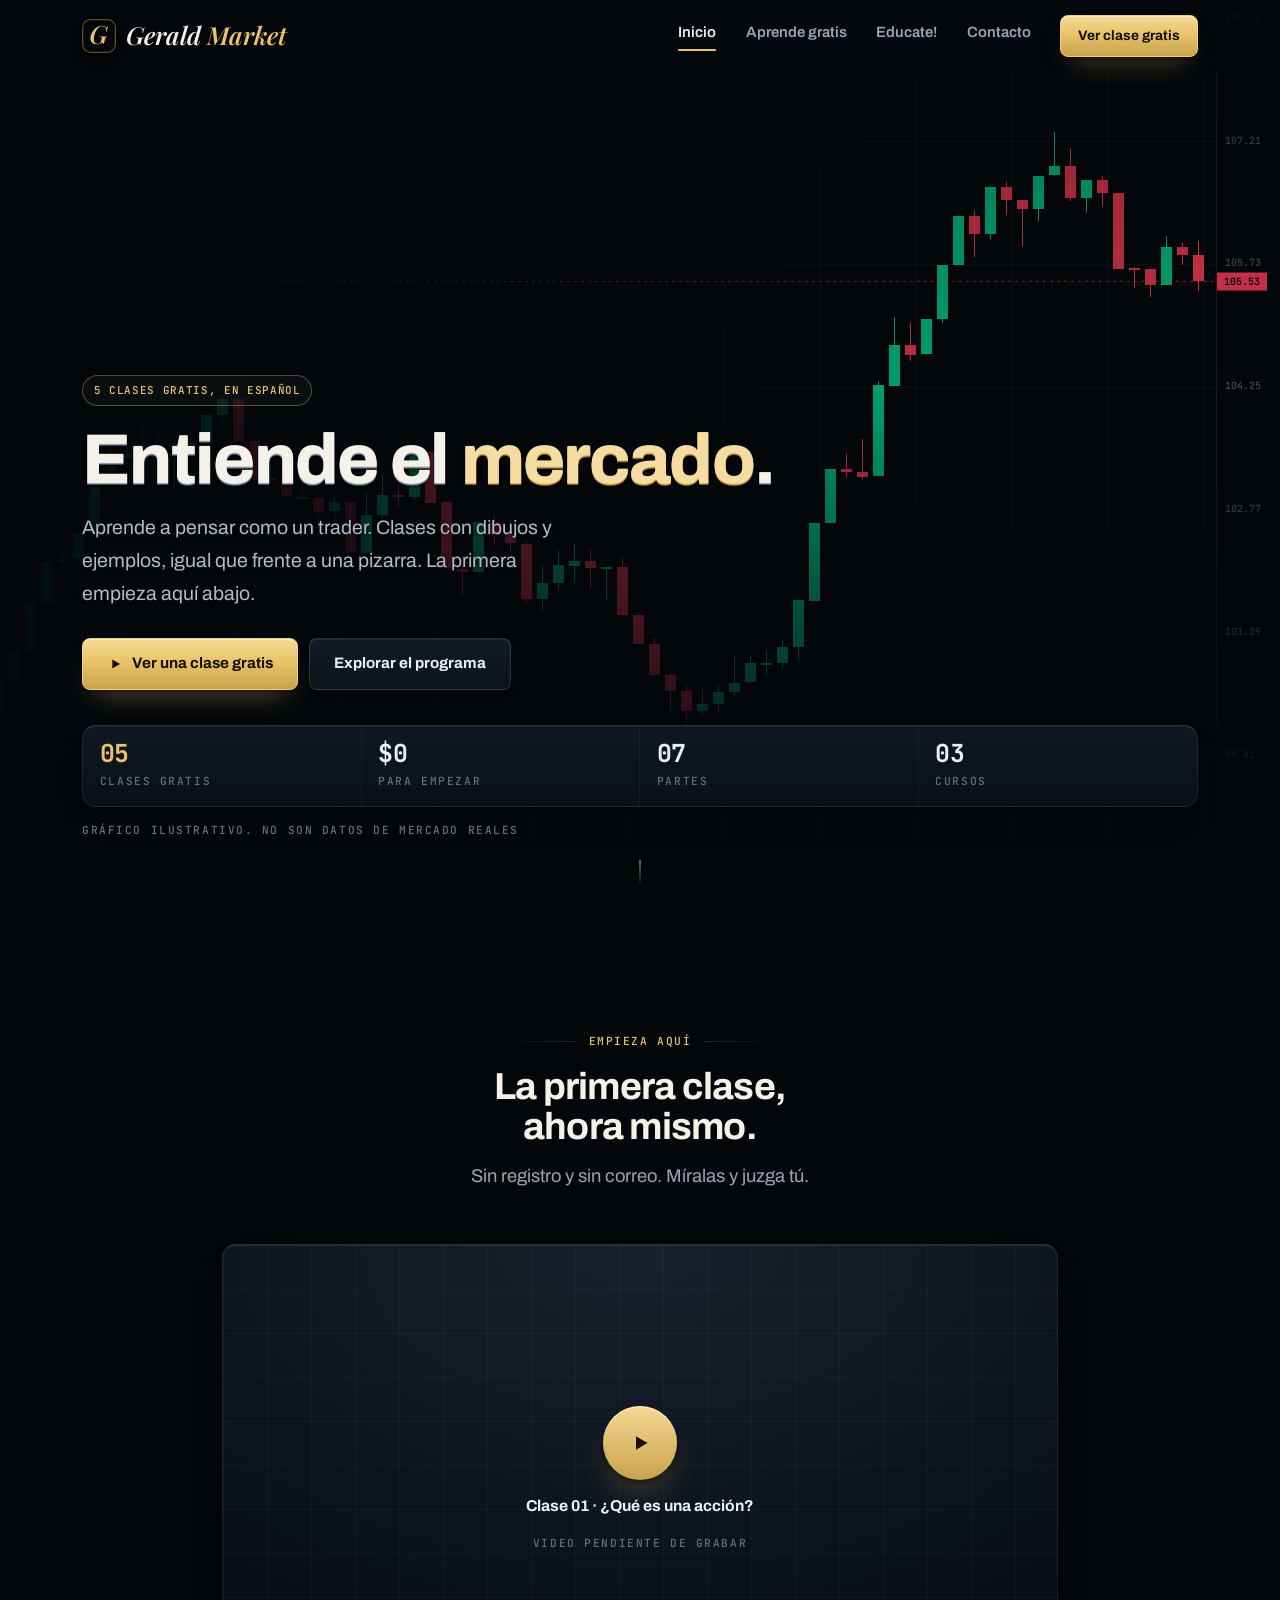
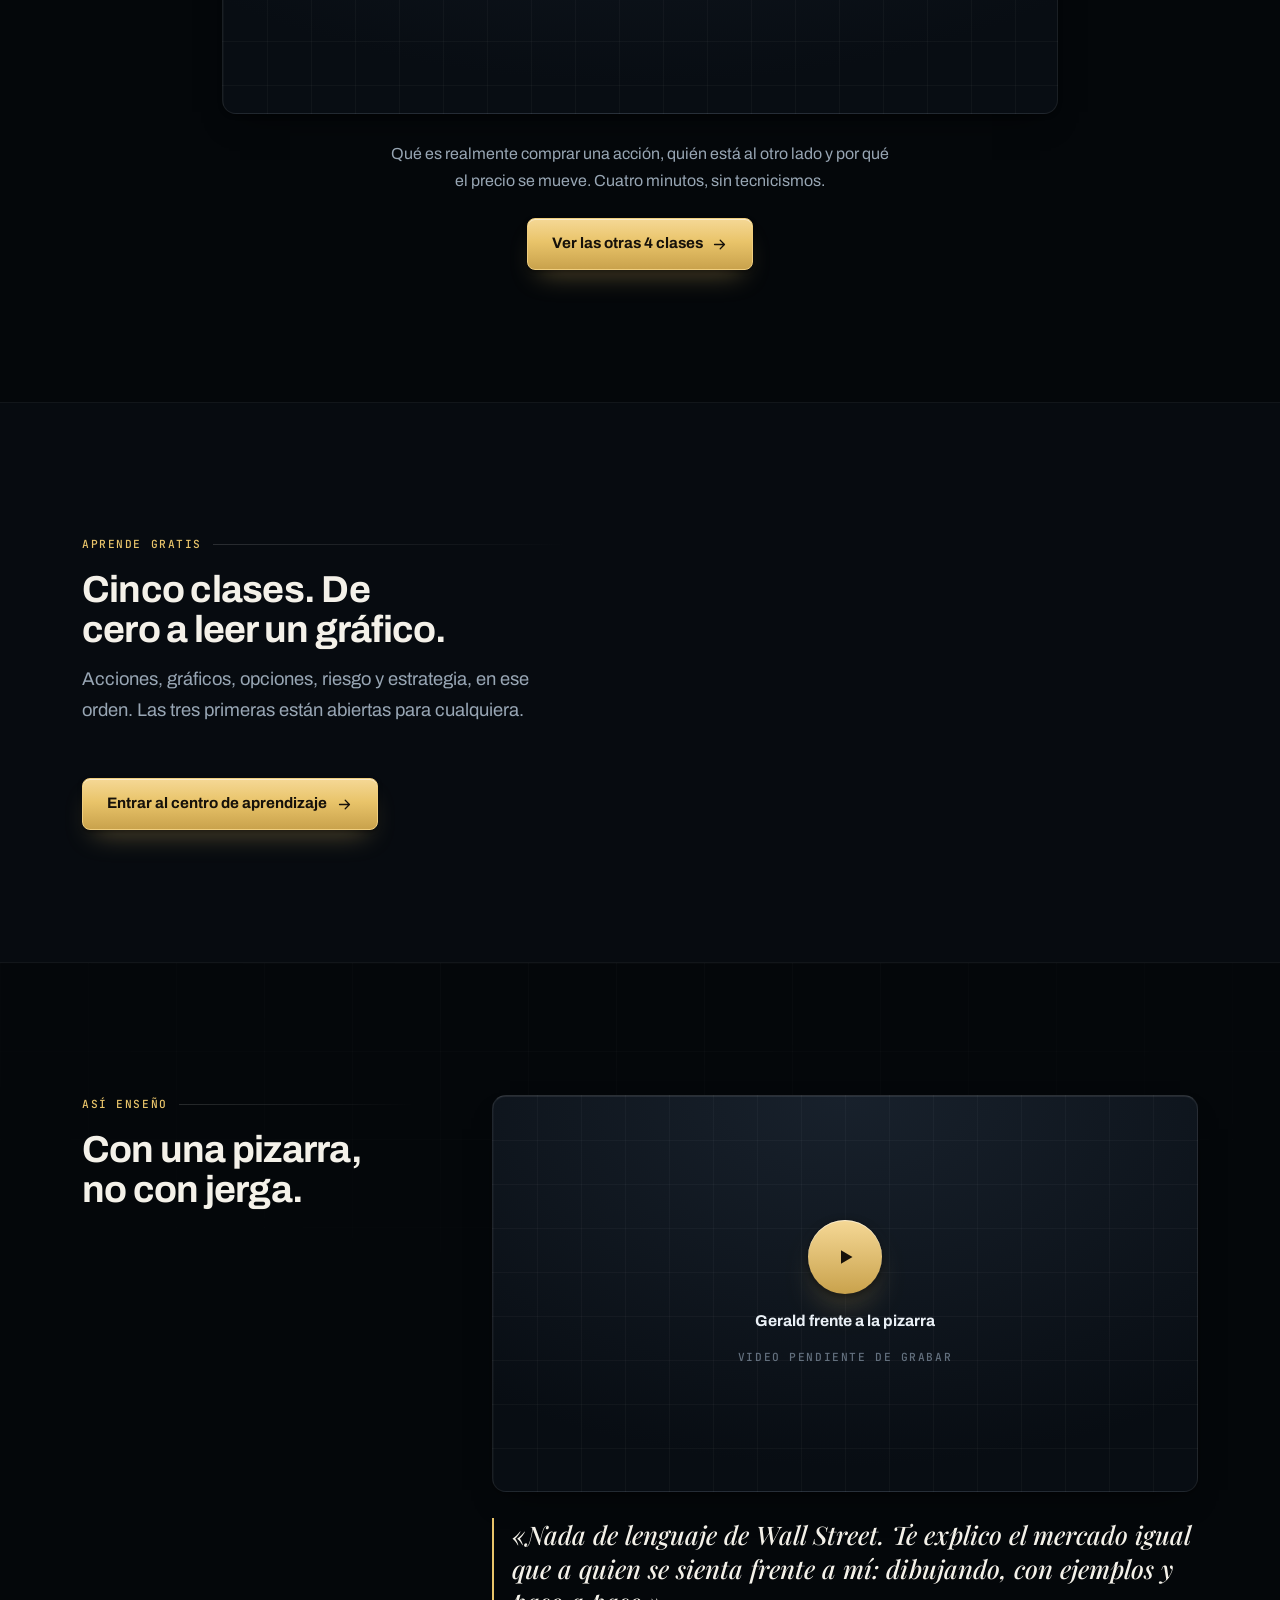
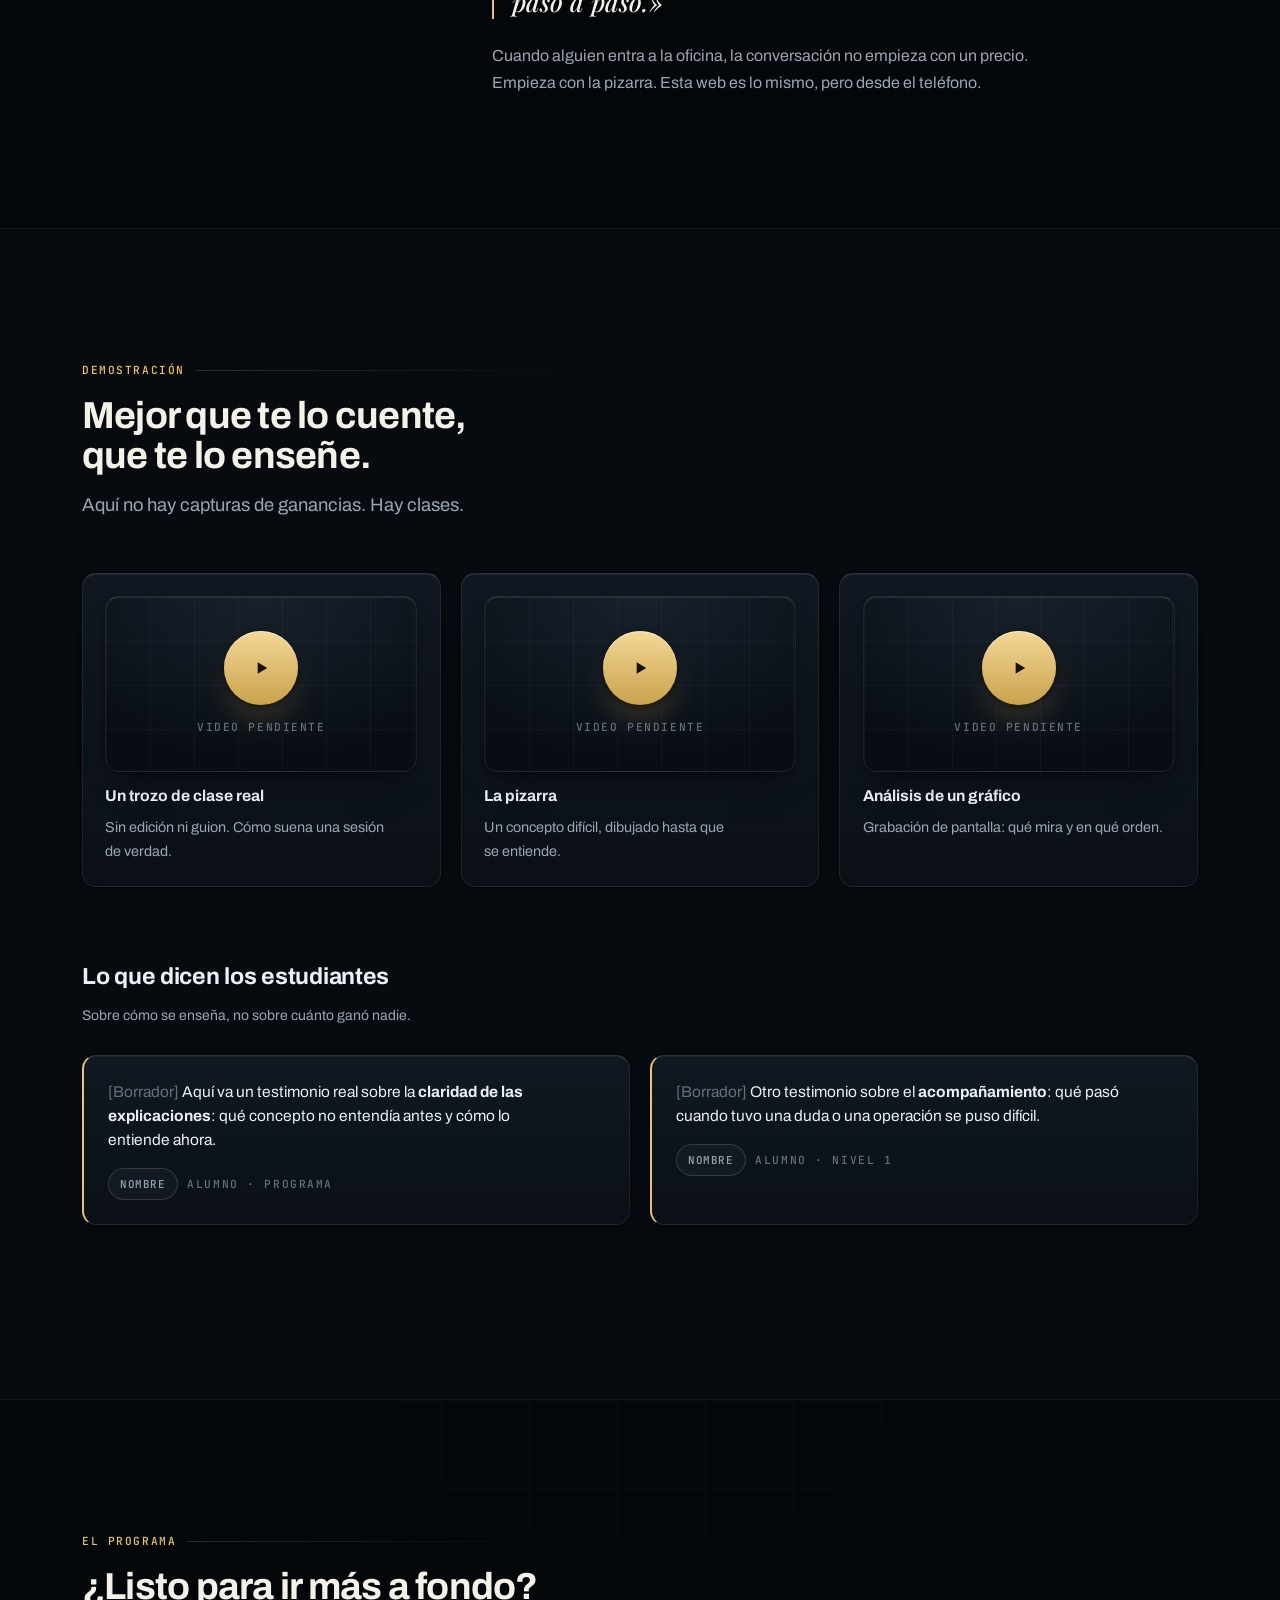
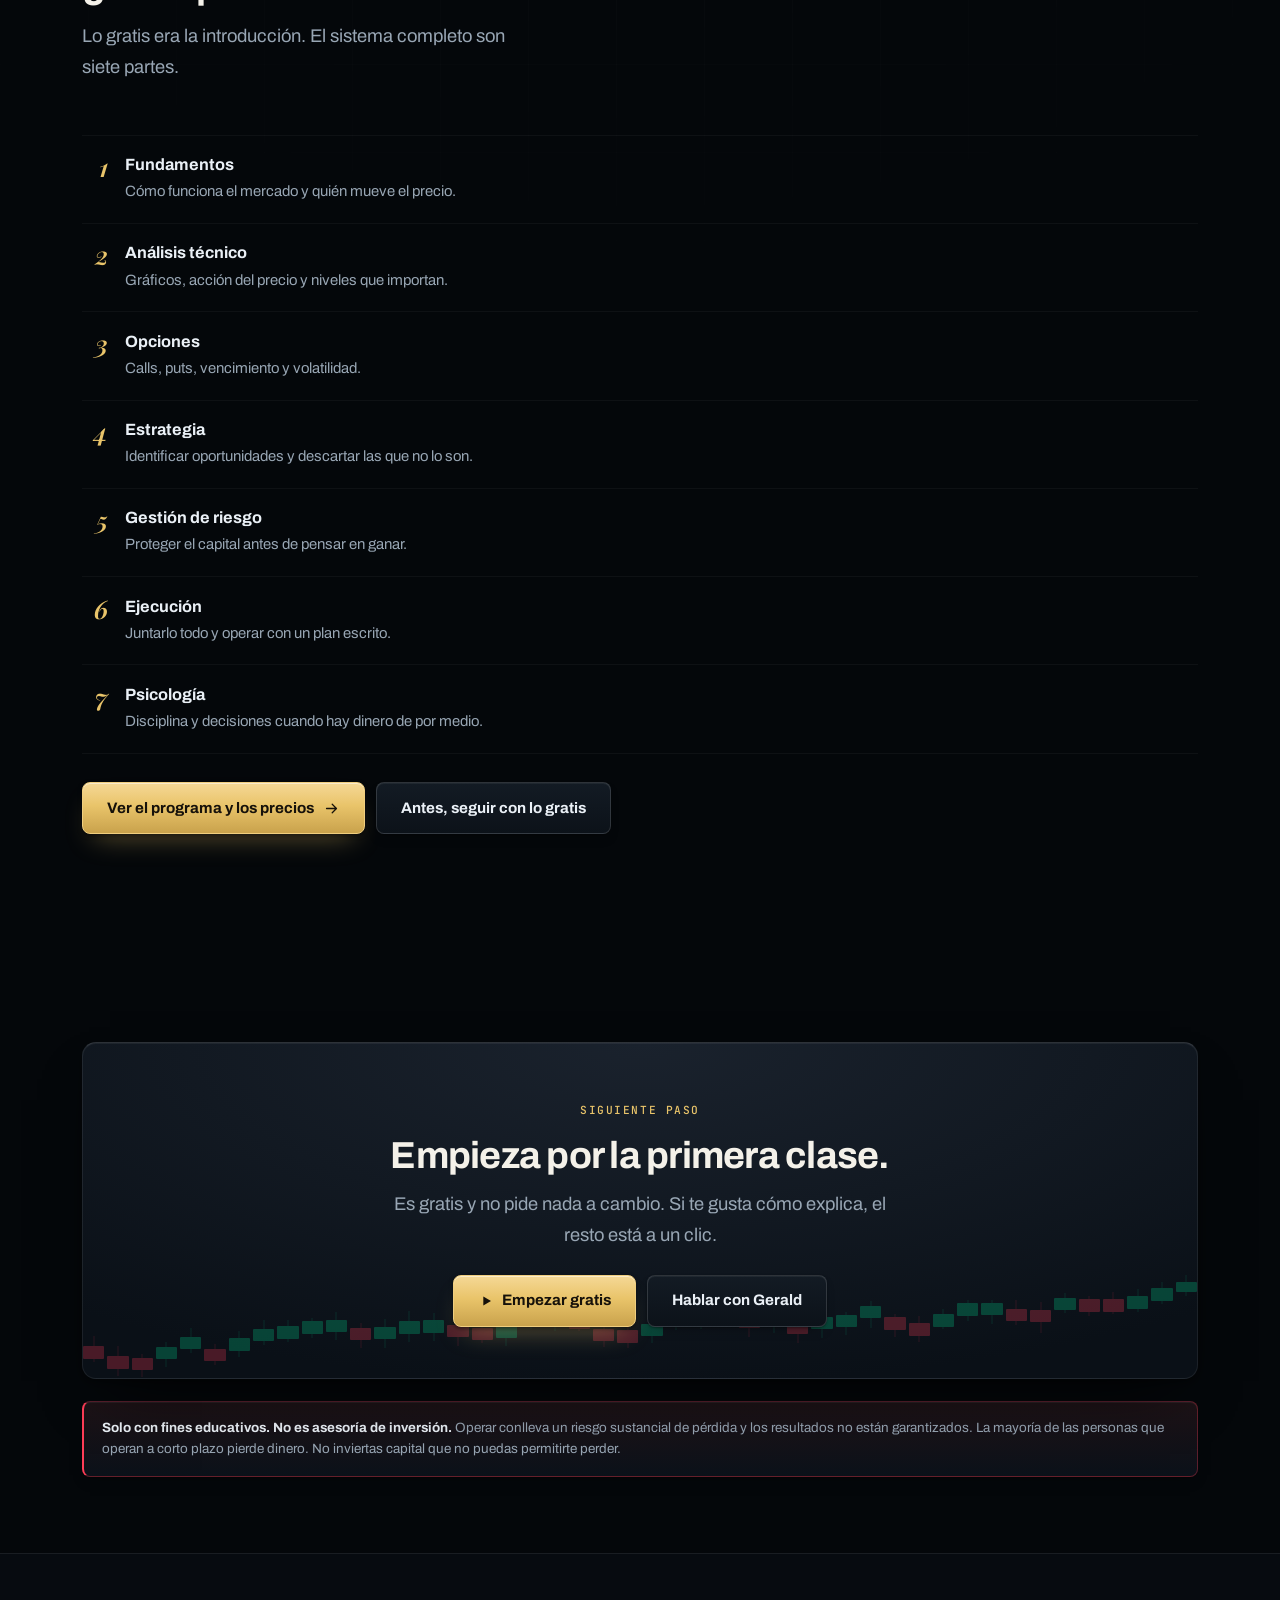
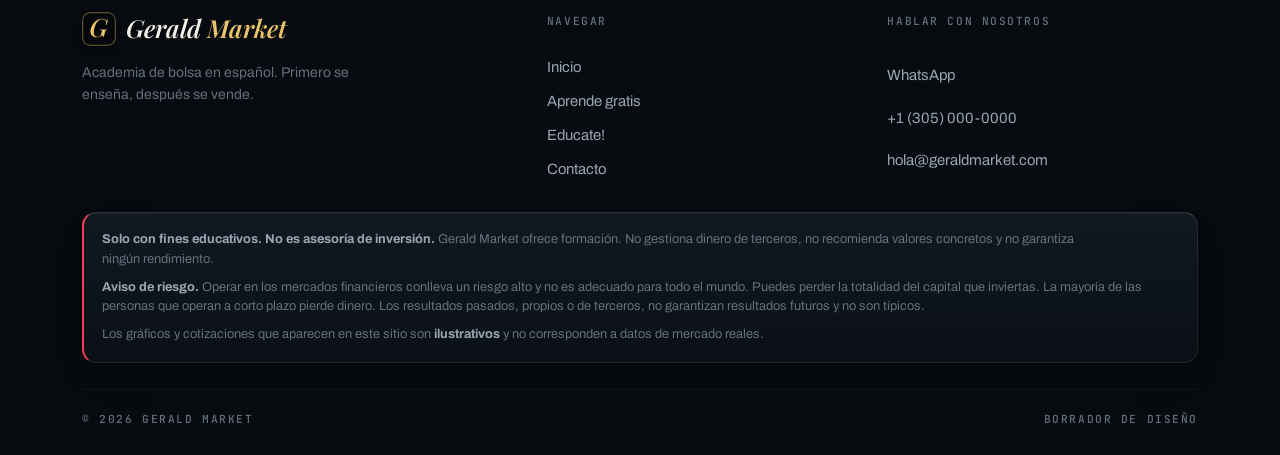
==== commit f9f9d7c7: "Preparar el sitio para entrar en el panel de Judo Marketing Faltaban los materiales que cualquier po" ====
--- a/index.html
+++ b/index.html
@@ -14,6 +14,11 @@
 <meta property="og:title" content="Gerald Market · Entiende el mercado">
 <meta property="og:description" content="Cinco clases gratis en español: acciones, gráficos, opciones, riesgo y estrategia. La primera empieza sin registro.">
 <meta property="og:url" content="https://geraldmarket.com/">
+<meta property="og:image" content="https://judomarketing.github.io/GeraldMarket/assets/img/og.png">
+<meta property="og:image:width" content="1200">
+<meta property="og:image:height" content="630">
+<meta property="og:image:alt" content="Gerald Market. Entiende el mercado.">
+<meta name="twitter:card" content="summary_large_image">
 
 <link rel="icon" href="assets/img/favicon.svg" type="image/svg+xml">
 <link rel="manifest" href="site.webmanifest">
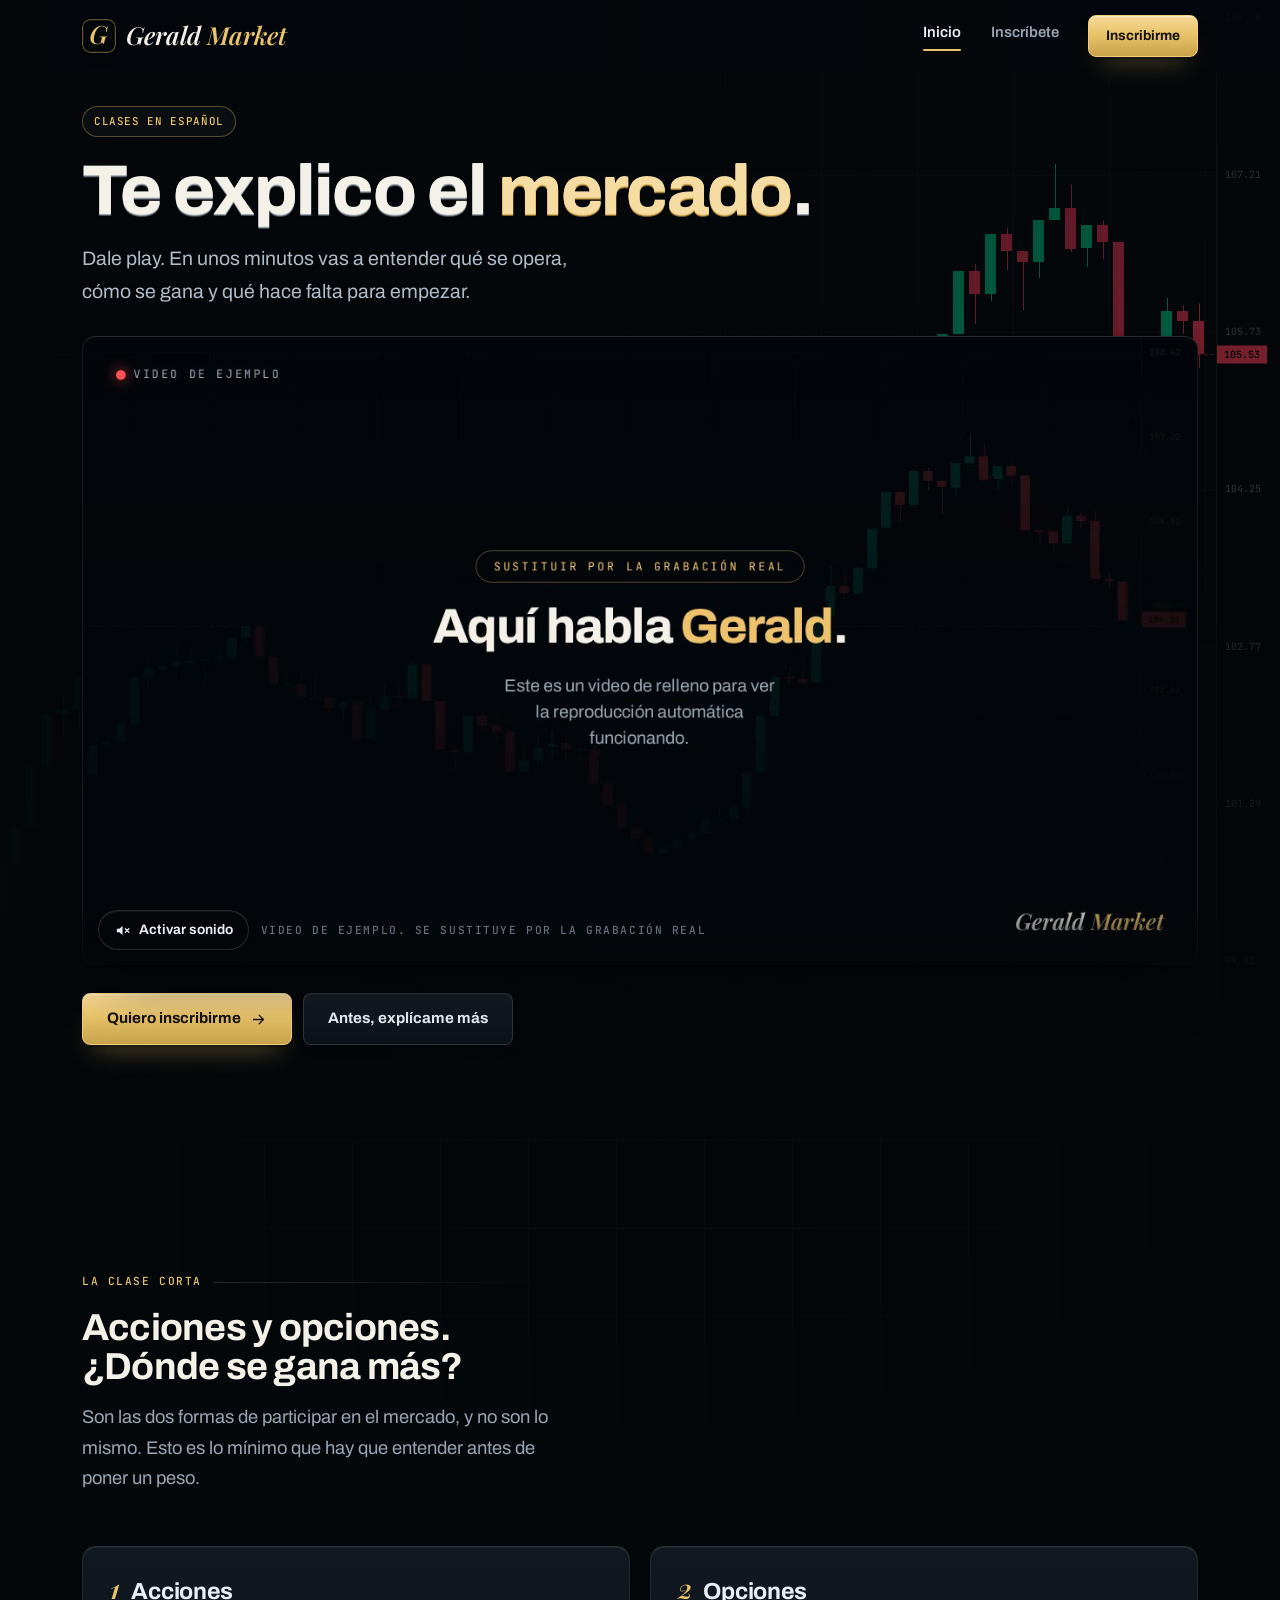
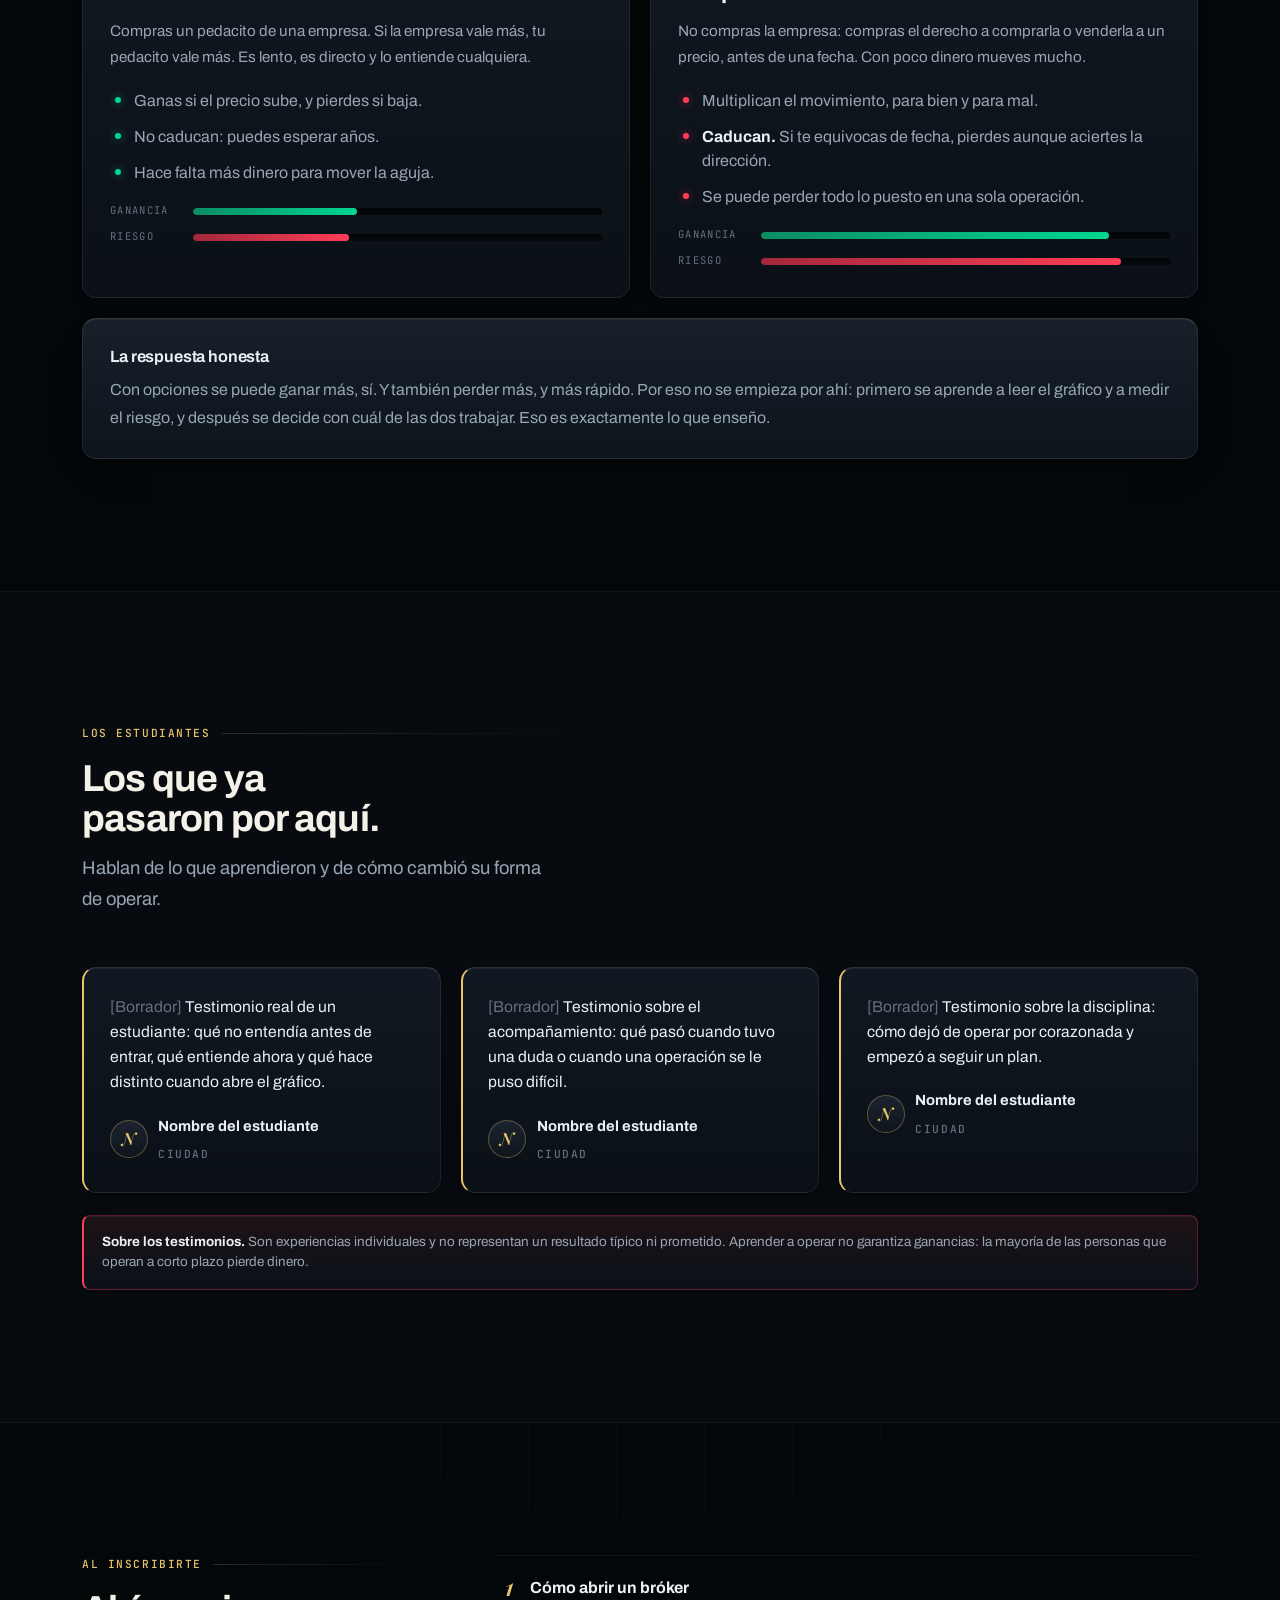
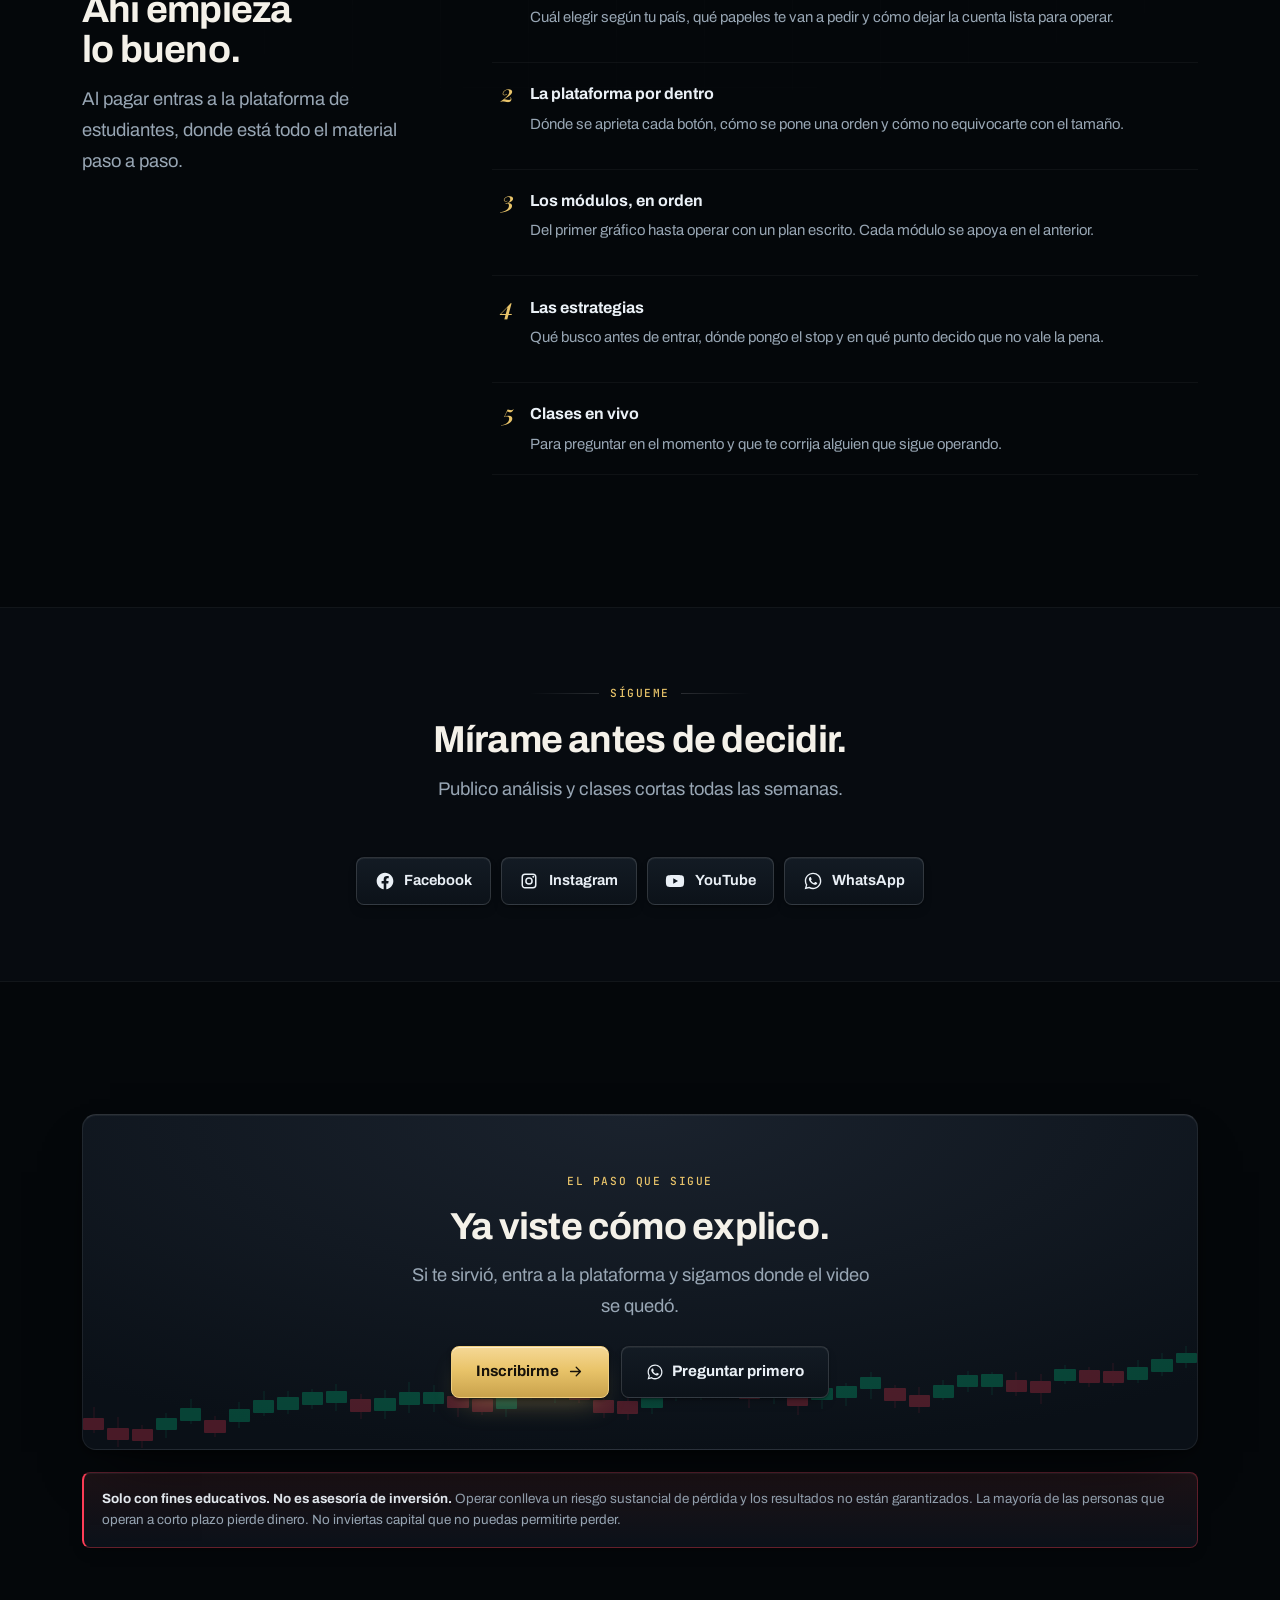
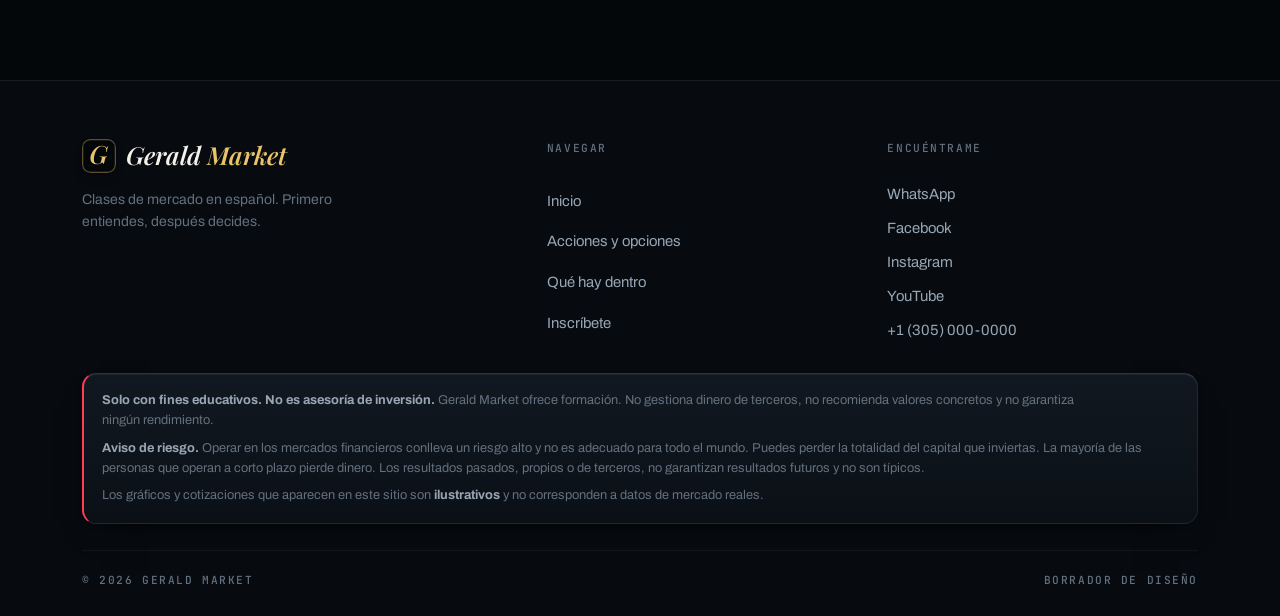
==== commit 8b781cab: "Convertir el sitio en un embudo de venta con video de portada El sitio deja de ser una academia con " ====
--- a/index.html
+++ b/index.html
@@ -3,21 +3,21 @@
 <head>
 <meta charset="utf-8">
 <meta name="viewport" content="width=device-width, initial-scale=1, viewport-fit=cover">
-<title>Gerald Market · Entiende el mercado</title>
-<meta name="description" content="Clases gratis de bolsa en español. Acciones, opciones, gráficos y gestión de riesgo explicados paso a paso, como en una pizarra. Empieza sin registrarte.">
+<title>Gerald Market · Aprende a operar el mercado</title>
+<meta name="description" content="Gerald te explica el mercado en español: qué son las acciones, qué son las opciones y dónde se gana más. Mira el video y decide si quieres aprender el resto.">
 <meta name="theme-color" content="#04070A">
 <link rel="canonical" href="https://geraldmarket.com/">
 
 <meta property="og:type" content="website">
 <meta property="og:locale" content="es_ES">
 <meta property="og:site_name" content="Gerald Market">
-<meta property="og:title" content="Gerald Market · Entiende el mercado">
-<meta property="og:description" content="Cinco clases gratis en español: acciones, gráficos, opciones, riesgo y estrategia. La primera empieza sin registro.">
+<meta property="og:title" content="Gerald Market · Aprende a operar el mercado">
+<meta property="og:description" content="Acciones, opciones y dónde se gana más, explicado en español. Mira el video.">
 <meta property="og:url" content="https://geraldmarket.com/">
 <meta property="og:image" content="https://judomarketing.github.io/GeraldMarket/assets/img/og.png">
 <meta property="og:image:width" content="1200">
 <meta property="og:image:height" content="630">
-<meta property="og:image:alt" content="Gerald Market. Entiende el mercado.">
+<meta property="og:image:alt" content="Gerald Market. Aprende a operar el mercado.">
 <meta name="twitter:card" content="summary_large_image">
 
 <link rel="icon" href="assets/img/favicon.svg" type="image/svg+xml">
@@ -26,17 +26,6 @@
 <link rel="preload" href="assets/fonts/archivo-latin.woff2" as="font" type="font/woff2" crossorigin>
 <link rel="stylesheet" href="assets/css/fonts.css">
 <link rel="stylesheet" href="assets/css/styles.css">
-
-<script type="application/ld+json">
-{
-  "@context": "https://schema.org",
-  "@type": "EducationalOrganization",
-  "name": "Gerald Market",
-  "url": "https://geraldmarket.com/",
-  "description": "Academia de bolsa en español. Clases gratis de acciones, gráficos, opciones, riesgo y estrategia, y un programa completo de formación.",
-  "inLanguage": "es"
-}
-</script>
 </head>
 <body>
 <a class="skip" href="#main">Saltar al contenido</a>
@@ -48,9 +37,24 @@
   <symbol id="i-arr" viewBox="0 0 24 24">
     <path fill="none" stroke="currentColor" stroke-width="1.8" stroke-linecap="round" stroke-linejoin="round" d="M5 12h13M13 6l6 6-6 6"/>
   </symbol>
-  <symbol id="i-play" viewBox="0 0 24 24"><path fill="currentColor" d="M8 5.2v13.6L19.5 12z"/></symbol>
-  <symbol id="i-lock" viewBox="0 0 24 24">
-    <path fill="none" stroke="currentColor" stroke-width="1.8" stroke-linecap="round" stroke-linejoin="round" d="M7 10.5V8a5 5 0 0 1 10 0v2.5M5.5 10.5h13v9h-13z"/>
+  <symbol id="i-fb" viewBox="0 0 24 24">
+    <path fill="currentColor" d="M22 12.06C22 6.5 17.52 2 12 2S2 6.5 2 12.06c0 5.02 3.66 9.18 8.44 9.94v-7.03H7.9v-2.91h2.54V9.85c0-2.52 1.49-3.91 3.77-3.91 1.09 0 2.24.2 2.24.2v2.46h-1.26c-1.24 0-1.63.78-1.63 1.57v1.89h2.78l-.44 2.91h-2.34V22c4.78-.76 8.44-4.92 8.44-9.94Z"/>
+  </symbol>
+  <symbol id="i-ig" viewBox="0 0 24 24">
+    <path fill="none" stroke="currentColor" stroke-width="1.8" d="M7.2 3.9h9.6a3.3 3.3 0 0 1 3.3 3.3v9.6a3.3 3.3 0 0 1-3.3 3.3H7.2a3.3 3.3 0 0 1-3.3-3.3V7.2a3.3 3.3 0 0 1 3.3-3.3Z"/>
+    <circle cx="12" cy="12" r="3.7" fill="none" stroke="currentColor" stroke-width="1.8"/>
+    <circle cx="17.2" cy="6.9" r="1.15" fill="currentColor"/>
+  </symbol>
+  <symbol id="i-yt" viewBox="0 0 24 24">
+    <path fill="currentColor" d="M22.5 7.2a2.75 2.75 0 0 0-1.93-1.95C18.85 4.8 12 4.8 12 4.8s-6.85 0-8.57.45A2.75 2.75 0 0 0 1.5 7.2C1.05 8.94 1.05 12 1.05 12s0 3.06.45 4.8a2.75 2.75 0 0 0 1.93 1.95c1.72.45 8.57.45 8.57.45s6.85 0 8.57-.45a2.75 2.75 0 0 0 1.93-1.95c.45-1.74.45-4.8.45-4.8s0-3.06-.45-4.8ZM9.9 15.3V8.7l5.7 3.3-5.7 3.3Z"/>
+  </symbol>
+  <symbol id="i-vol" viewBox="0 0 24 24">
+    <path fill="currentColor" d="M4 9.5h3.5L12 5.5v13L7.5 14.5H4z"/>
+    <path fill="none" stroke="currentColor" stroke-width="1.7" stroke-linecap="round" d="M15.5 9a4.3 4.3 0 0 1 0 6M18 6.5a7.8 7.8 0 0 1 0 11"/>
+  </symbol>
+  <symbol id="i-mute" viewBox="0 0 24 24">
+    <path fill="currentColor" d="M4 9.5h3.5L12 5.5v13L7.5 14.5H4z"/>
+    <path fill="none" stroke="currentColor" stroke-width="1.7" stroke-linecap="round" d="m16 9.5 5 5m0-5-5 5"/>
   </symbol>
 </svg>
 
@@ -64,12 +68,10 @@
 
     <nav class="nav" aria-label="Principal">
       <a href="index.html" aria-current="page">Inicio</a>
-      <a href="aprende.html">Aprende gratis</a>
-      <a href="educate.html">Educate!</a>
-      <a href="contacto.html">Contacto</a>
+      <a href="inscribete.html">Inscríbete</a>
     </nav>
 
-    <a class="btn btn--gold btn--sm hdr__cta" href="aprende.html">Ver clase gratis</a>
+    <a class="btn btn--gold btn--sm hdr__cta" href="inscribete.html">Inscribirme</a>
 
     <button class="burger" type="button" aria-expanded="false" aria-controls="drawer" aria-label="Abrir el menú">
       <span></span><span></span><span></span>
@@ -79,15 +81,13 @@
 
 <div class="drawer" id="drawer" data-open="false">
   <a href="index.html">Inicio</a>
-  <a href="aprende.html">Aprende gratis</a>
-  <a href="educate.html">Educate!</a>
-  <a href="contacto.html">Contacto</a>
-  <a class="btn btn--gold btn--wide" href="aprende.html">Ver una clase gratis</a>
+  <a href="inscribete.html">Inscríbete</a>
+  <a class="btn btn--gold btn--wide" href="inscribete.html">Inscribirme</a>
 </div>
 
 <main id="main">
 
-  <!-- ================================================================ hero -->
+  <!-- =========================================== 1. el video, lo primero -->
   <section class="hero">
     <div class="hero__screen">
       <canvas data-chart aria-hidden="true"></canvas>
@@ -95,259 +95,256 @@
 
     <div class="shell hero__in">
       <div class="hero__eyebrow">
-        <span class="chip chip--gold">5 clases gratis, en español</span>
-      </div>
-
-      <h1 class="d1">Entiende el <em class="gold-cut">mercado</em>.</h1>
+        <span class="chip chip--gold">Clases en español</span>
+      </div>
+
+      <h1 class="d1">Te explico el <em class="gold-cut">mercado</em>.</h1>
 
       <p class="lead hero__lead">
-        Aprende a pensar como un trader. Clases con dibujos y ejemplos, igual
-        que frente a una pizarra. La primera empieza aquí abajo.
+        Dale play. En unos minutos vas a entender qué se opera, cómo se gana y
+        qué hace falta para empezar.
       </p>
 
+      <figure class="filmstrip rv" style="margin:0 0 1.8rem">
+        <video
+          src="assets/video/gerald-ejemplo.webm"
+          poster="assets/video/poster.jpg"
+          autoplay muted loop playsinline preload="metadata"
+          data-video
+          aria-label="Gerald explicando el mercado"></video>
+        <figcaption class="filmstrip__bar">
+          <button class="sound" type="button" data-sound data-on="false" aria-pressed="false">
+            <svg width="17" height="17" aria-hidden="true"><use href="#i-mute" data-sound-icon/></svg>
+            <span class="sound__on">Activar sonido</span>
+            <span class="sound__off">Silenciar</span>
+          </button>
+          <span class="tag">Video de ejemplo. Se sustituye por la grabación real</span>
+        </figcaption>
+      </figure>
+
       <div class="btn-row">
-        <a class="btn btn--gold" href="#clase-01">
-          <svg width="16" height="16" aria-hidden="true"><use href="#i-play"/></svg> Ver una clase gratis
-        </a>
-        <a class="btn btn--wire" href="educate.html">Explorar el programa</a>
-      </div>
-
-      <div class="readout">
-        <div class="readout__i"><span class="readout__v num gold">05</span><span class="readout__k tag">Clases gratis</span></div>
-        <div class="readout__i"><span class="readout__v num">$0</span><span class="readout__k tag">Para empezar</span></div>
-        <div class="readout__i"><span class="readout__v num">07</span><span class="readout__k tag">Partes</span></div>
-        <div class="readout__i"><span class="readout__v num">03</span><span class="readout__k tag">Cursos</span></div>
-      </div>
-
-      <p class="hero__foot">
-        <span class="tag">Gráfico ilustrativo. No son datos de mercado reales</span>
-      </p>
-    </div>
-
-    <div class="scroll-hint" aria-hidden="true"><span></span></div>
-  </section>
-
-
-  <!-- ============================================== la clase, sin pedir nada -->
-  <section class="sec grid-bg" id="clase-01">
-    <div class="shell" style="max-width:900px">
-      <div class="sec-head sec-head--mid rv">
-        <div class="sec-head__k"><span class="tag tag--gold">Empieza aquí</span></div>
-        <h2 class="d2">La primera clase, ahora mismo.</h2>
-        <p class="lead">Sin registro y sin correo. Míralas y juzga tú.</p>
-      </div>
-
-      <div class="vframe rv">
-        <!-- Cuando haya grabación, se sustituye este div por el <iframe> o el
-             <video>. El marco y la proporción ya son los definitivos. -->
-        <div class="vframe__ph">
-          <span class="vframe__play"><svg width="24" height="24" aria-hidden="true"><use href="#i-play"/></svg></span>
-          <span class="vframe__t">Clase 01 · ¿Qué es una acción?</span>
-          <span class="tag">Video pendiente de grabar</span>
-        </div>
-      </div>
-
-      <div class="rv" style="margin-top:1.6rem;text-align:center">
-        <p class="muted" style="max-width:56ch;margin-inline:auto">
-          Qué es realmente comprar una acción, quién está al otro lado y por qué
-          el precio se mueve. Cuatro minutos, sin tecnicismos.
-        </p>
-        <div class="btn-row" style="justify-content:center;margin-top:1.5rem">
-          <a class="btn btn--gold" href="aprende.html">
-            Ver las otras 4 clases <svg width="17" height="17" aria-hidden="true"><use href="#i-arr"/></svg>
-          </a>
-        </div>
-      </div>
-    </div>
-  </section>
-
-  <!-- =========================================== el centro de aprendizaje -->
-  <section class="sec sec--panel" id="gratis">
+        <a class="btn btn--gold" href="inscribete.html">
+          Quiero inscribirme <svg width="17" height="17" aria-hidden="true"><use href="#i-arr"/></svg>
+        </a>
+        <a class="btn btn--wire" href="#mercado">Antes, explícame más</a>
+      </div>
+    </div>
+  </section>
+
+  <!-- ================================ 2. la prueba del pastel: mini clase -->
+  <section class="sec grid-bg" id="mercado">
     <div class="shell">
       <div class="sec-head rv">
-        <div class="sec-head__k"><span class="tag tag--gold">Aprende gratis</span></div>
-        <h2 class="d2">Cinco clases. De cero a leer un gráfico.</h2>
+        <div class="sec-head__k"><span class="tag tag--gold">La clase corta</span></div>
+        <h2 class="d2">Acciones y opciones. ¿Dónde se gana más?</h2>
         <p class="lead">
-          Acciones, gráficos, opciones, riesgo y estrategia, en ese orden. Las
-          tres primeras están abiertas para cualquiera.
-        </p>
-      </div>
-
-      <div class="btn-row rv" style="margin-top:1.8rem">
-        <a class="btn btn--gold" href="aprende.html">
-          Entrar al centro de aprendizaje <svg width="17" height="17" aria-hidden="true"><use href="#i-arr"/></svg>
-        </a>
-      </div>
-    </div>
-  </section>
-
-  <!-- ============================================================ así enseño -->
-  <section class="sec grid-bg" id="asi-enseno">
+          Son las dos formas de participar en el mercado, y no son lo mismo.
+          Esto es lo mínimo que hay que entender antes de poner un peso.
+        </p>
+      </div>
+
+      <div class="versus">
+        <article class="vs rv">
+          <div class="vs__hd">
+            <span class="vs__n">1</span>
+            <h3 class="d3">Acciones</h3>
+          </div>
+          <p class="vs__d">
+            Compras un pedacito de una empresa. Si la empresa vale más, tu
+            pedacito vale más. Es lento, es directo y lo entiende cualquiera.
+          </p>
+          <ul class="ticks" style="margin-top:1.1rem">
+            <li>Ganas si el precio sube, y pierdes si baja.</li>
+            <li>No caducan: puedes esperar años.</li>
+            <li>Hace falta más dinero para mover la aguja.</li>
+          </ul>
+          <div class="vs__meter">
+            <div class="meter">
+              <span class="meter__k">Ganancia</span>
+              <span class="meter__t"><span class="meter__f meter__f--gain" style="--v:40%"></span></span>
+            </div>
+            <div class="meter">
+              <span class="meter__k">Riesgo</span>
+              <span class="meter__t"><span class="meter__f meter__f--risk" style="--v:38%"></span></span>
+            </div>
+          </div>
+        </article>
+
+        <article class="vs rv">
+          <div class="vs__hd">
+            <span class="vs__n">2</span>
+            <h3 class="d3">Opciones</h3>
+          </div>
+          <p class="vs__d">
+            No compras la empresa: compras el derecho a comprarla o venderla a
+            un precio, antes de una fecha. Con poco dinero mueves mucho.
+          </p>
+          <ul class="ticks ticks--down" style="margin-top:1.1rem">
+            <li>Multiplican el movimiento, para bien y para mal.</li>
+            <li><strong>Caducan.</strong> Si te equivocas de fecha, pierdes aunque aciertes la dirección.</li>
+            <li>Se puede perder todo lo puesto en una sola operación.</li>
+          </ul>
+          <div class="vs__meter">
+            <div class="meter">
+              <span class="meter__k">Ganancia</span>
+              <span class="meter__t"><span class="meter__f meter__f--gain" style="--v:85%"></span></span>
+            </div>
+            <div class="meter">
+              <span class="meter__k">Riesgo</span>
+              <span class="meter__t"><span class="meter__f meter__f--risk" style="--v:88%"></span></span>
+            </div>
+          </div>
+        </article>
+      </div>
+
+      <div class="card card--hi rv" style="margin-top:20px">
+        <p class="d4" style="margin-bottom:.5rem">La respuesta honesta</p>
+        <p class="muted">
+          Con opciones se puede ganar más, sí. Y también perder más, y más
+          rápido. Por eso no se empieza por ahí: primero se aprende a leer el
+          gráfico y a medir el riesgo, y después se decide con cuál de las dos
+          trabajar. Eso es exactamente lo que enseño.
+        </p>
+      </div>
+    </div>
+  </section>
+
+  <!-- ================================================== 3. los estudiantes -->
+  <section class="sec sec--panel" id="estudiantes">
+    <div class="shell">
+      <div class="sec-head rv">
+        <div class="sec-head__k"><span class="tag tag--gold">Los estudiantes</span></div>
+        <h2 class="d2">Los que ya pasaron por aquí.</h2>
+        <p class="lead">
+          Hablan de lo que aprendieron y de cómo cambió su forma de operar.
+        </p>
+      </div>
+
+      <div class="voices">
+        <article class="voice rv">
+          <p class="voice__q">
+            <span class="dim">[Borrador]</span> Testimonio real de un estudiante:
+            qué no entendía antes de entrar, qué entiende ahora y qué hace
+            distinto cuando abre el gráfico.
+          </p>
+          <p class="voice__w">
+            <span class="voice__av">N</span>
+            <span><span class="voice__n">Nombre del estudiante</span><br><span class="tag">Ciudad</span></span>
+          </p>
+        </article>
+
+        <article class="voice rv">
+          <p class="voice__q">
+            <span class="dim">[Borrador]</span> Testimonio sobre el
+            acompañamiento: qué pasó cuando tuvo una duda o cuando una
+            operación se le puso difícil.
+          </p>
+          <p class="voice__w">
+            <span class="voice__av">N</span>
+            <span><span class="voice__n">Nombre del estudiante</span><br><span class="tag">Ciudad</span></span>
+          </p>
+        </article>
+
+        <article class="voice rv">
+          <p class="voice__q">
+            <span class="dim">[Borrador]</span> Testimonio sobre la disciplina:
+            cómo dejó de operar por corazonada y empezó a seguir un plan.
+          </p>
+          <p class="voice__w">
+            <span class="voice__av">N</span>
+            <span><span class="voice__n">Nombre del estudiante</span><br><span class="tag">Ciudad</span></span>
+          </p>
+        </article>
+      </div>
+
+      <div class="legal rv" style="margin-top:22px">
+        <p>
+          <strong>Sobre los testimonios.</strong> Son experiencias individuales y
+          no representan un resultado típico ni prometido. Aprender a operar no
+          garantiza ganancias: la mayoría de las personas que operan a corto
+          plazo pierde dinero.
+        </p>
+      </div>
+    </div>
+  </section>
+
+  <!-- =========================================== 4. qué hay tras inscribirse -->
+  <section class="sec grid-bg" id="dentro">
     <div class="shell duo">
       <div class="duo__aside">
         <div class="sec-head rv">
-          <div class="sec-head__k"><span class="tag tag--gold">Así enseño</span></div>
-          <h2 class="d2">Con una pizarra, no con jerga.</h2>
+          <div class="sec-head__k"><span class="tag tag--gold">Al inscribirte</span></div>
+          <h2 class="d2">Ahí empieza lo bueno.</h2>
+          <p class="lead">
+            Al pagar entras a la plataforma de estudiantes, donde está todo el
+            material paso a paso.
+          </p>
         </div>
       </div>
 
-      <div class="rv">
-        <div class="vframe" style="margin-bottom:1.6rem">
-          <div class="vframe__ph">
-            <span class="vframe__play"><svg width="24" height="24" aria-hidden="true"><use href="#i-play"/></svg></span>
-            <span class="vframe__t">Gerald frente a la pizarra</span>
-            <span class="tag">Video pendiente de grabar</span>
-          </div>
-        </div>
-
-        <blockquote class="who__q" style="margin:0 0 1.4rem">
-          «Nada de lenguaje de Wall Street. Te explico el mercado igual que a
-          quien se sienta frente a mí: dibujando, con ejemplos y paso a paso.»
-        </blockquote>
-
-        <p class="muted" style="max-width:60ch">
-          Cuando alguien entra a la oficina, la conversación no empieza con un
-          precio. Empieza con la pizarra. Esta web es lo mismo, pero desde el
-          teléfono.
-        </p>
-      </div>
-    </div>
-  </section>
-
-  <!-- ================================================ demostración, no promesas -->
-  <section class="sec sec--panel" id="pruebas">
+      <div class="after rv">
+        <div class="after__i"><span class="after__n">1</span><div>
+          <p class="after__t">Cómo abrir un bróker</p>
+          <p class="after__d">Cuál elegir según tu país, qué papeles te van a pedir y cómo dejar la cuenta lista para operar.</p></div></div>
+        <div class="after__i"><span class="after__n">2</span><div>
+          <p class="after__t">La plataforma por dentro</p>
+          <p class="after__d">Dónde se aprieta cada botón, cómo se pone una orden y cómo no equivocarte con el tamaño.</p></div></div>
+        <div class="after__i"><span class="after__n">3</span><div>
+          <p class="after__t">Los módulos, en orden</p>
+          <p class="after__d">Del primer gráfico hasta operar con un plan escrito. Cada módulo se apoya en el anterior.</p></div></div>
+        <div class="after__i"><span class="after__n">4</span><div>
+          <p class="after__t">Las estrategias</p>
+          <p class="after__d">Qué busco antes de entrar, dónde pongo el stop y en qué punto decido que no vale la pena.</p></div></div>
+        <div class="after__i"><span class="after__n">5</span><div>
+          <p class="after__t">Clases en vivo</p>
+          <p class="after__d">Para preguntar en el momento y que te corrija alguien que sigue operando.</p></div></div>
+      </div>
+    </div>
+  </section>
+
+  <!-- ==================================================== 5. redes sociales -->
+  <section class="sec sec--tight sec--panel" id="redes">
     <div class="shell">
-      <div class="sec-head rv">
-        <div class="sec-head__k"><span class="tag tag--gold">Demostración</span></div>
-        <h2 class="d2">Mejor que te lo cuente, que te lo enseñe.</h2>
-        <p class="lead">Aquí no hay capturas de ganancias. Hay clases.</p>
-      </div>
-
-      <div class="proof rv">
-        <div class="proof__i">
-          <div class="vframe">
-            <div class="vframe__ph">
-              <span class="vframe__play"><svg width="20" height="20" aria-hidden="true"><use href="#i-play"/></svg></span>
-              <span class="tag">Video pendiente</span>
-            </div>
-          </div>
-          <p class="proof__t">Un trozo de clase real</p>
-          <p class="proof__d">Sin edición ni guion. Cómo suena una sesión de verdad.</p>
-        </div>
-
-        <div class="proof__i">
-          <div class="vframe">
-            <div class="vframe__ph">
-              <span class="vframe__play"><svg width="20" height="20" aria-hidden="true"><use href="#i-play"/></svg></span>
-              <span class="tag">Video pendiente</span>
-            </div>
-          </div>
-          <p class="proof__t">La pizarra</p>
-          <p class="proof__d">Un concepto difícil, dibujado hasta que se entiende.</p>
-        </div>
-
-        <div class="proof__i">
-          <div class="vframe">
-            <div class="vframe__ph">
-              <span class="vframe__play"><svg width="20" height="20" aria-hidden="true"><use href="#i-play"/></svg></span>
-              <span class="tag">Video pendiente</span>
-            </div>
-          </div>
-          <p class="proof__t">Análisis de un gráfico</p>
-          <p class="proof__d">Grabación de pantalla: qué mira y en qué orden.</p>
-        </div>
-      </div>
-
-      <div class="sec-head rv" style="margin:clamp(48px,7vw,76px) 0 clamp(20px,3vw,28px)">
-        <h3 class="d3">Lo que dicen los estudiantes</h3>
-        <p class="muted small">Sobre cómo se enseña, no sobre cuánto ganó nadie.</p>
-      </div>
-
-      <div class="says rv">
-        <div class="say">
-          <p class="say__q">
-            <span class="dim">[Borrador]</span> Aquí va un testimonio real sobre
-            la <strong>claridad de las explicaciones</strong>: qué concepto no
-            entendía antes y cómo lo entiende ahora.
-          </p>
-          <p class="say__w"><span class="chip">Nombre</span><span class="tag">Alumno · programa</span></p>
-        </div>
-        <div class="say">
-          <p class="say__q">
-            <span class="dim">[Borrador]</span> Otro testimonio sobre el
-            <strong>acompañamiento</strong>: qué pasó cuando tuvo una duda o una
-            operación se puso difícil.
-          </p>
-          <p class="say__w"><span class="chip">Nombre</span><span class="tag">Alumno · Nivel 1</span></p>
-        </div>
-      </div>
-
-      <p class="small dim rv" style="margin-top:1.2rem">
-        Marcadores de posición. Se sustituyen por mensajes reales, con permiso.
-      </p>
-    </div>
-  </section>
-
-  <!-- ======================================================== ir más a fondo -->
-  <section class="sec grid-bg" id="programa">
-    <div class="shell">
-      <div class="sec-head rv">
-        <div class="sec-head__k"><span class="tag tag--gold">El programa</span></div>
-        <h2 class="d2">¿Listo para ir más a fondo?</h2>
-        <p class="lead">
-          Lo gratis era la introducción. El sistema completo son siete partes.
-        </p>
-      </div>
-
-      <div class="path rv">
-        <div class="path__i"><span class="path__n">1</span><div>
-          <p class="path__t">Fundamentos</p>
-          <p class="path__d">Cómo funciona el mercado y quién mueve el precio.</p></div></div>
-        <div class="path__i"><span class="path__n">2</span><div>
-          <p class="path__t">Análisis técnico</p>
-          <p class="path__d">Gráficos, acción del precio y niveles que importan.</p></div></div>
-        <div class="path__i"><span class="path__n">3</span><div>
-          <p class="path__t">Opciones</p>
-          <p class="path__d">Calls, puts, vencimiento y volatilidad.</p></div></div>
-        <div class="path__i"><span class="path__n">4</span><div>
-          <p class="path__t">Estrategia</p>
-          <p class="path__d">Identificar oportunidades y descartar las que no lo son.</p></div></div>
-        <div class="path__i"><span class="path__n">5</span><div>
-          <p class="path__t">Gestión de riesgo</p>
-          <p class="path__d">Proteger el capital antes de pensar en ganar.</p></div></div>
-        <div class="path__i"><span class="path__n">6</span><div>
-          <p class="path__t">Ejecución</p>
-          <p class="path__d">Juntarlo todo y operar con un plan escrito.</p></div></div>
-        <div class="path__i"><span class="path__n">7</span><div>
-          <p class="path__t">Psicología</p>
-          <p class="path__d">Disciplina y decisiones cuando hay dinero de por medio.</p></div></div>
-      </div>
-
-      <div class="btn-row rv" style="margin-top:1.8rem">
-        <a class="btn btn--gold" href="educate.html">
-          Ver el programa y los precios <svg width="17" height="17" aria-hidden="true"><use href="#i-arr"/></svg>
-        </a>
-        <a class="btn btn--wire" href="aprende.html">Antes, seguir con lo gratis</a>
-      </div>
-    </div>
-  </section>
-
-  <!-- ============================================================== cierre -->
-  <section class="sec sec--tight">
+      <div class="sec-head sec-head--mid rv">
+        <div class="sec-head__k"><span class="tag tag--gold">Sígueme</span></div>
+        <h2 class="d2">Mírame antes de decidir.</h2>
+        <p class="lead">Publico análisis y clases cortas todas las semanas.</p>
+      </div>
+
+      <div class="social rv" style="justify-content:center">
+        <a data-fb href="#" target="_blank" rel="noopener">
+          <svg width="20" height="20" aria-hidden="true"><use href="#i-fb"/></svg> Facebook
+        </a>
+        <a data-ig href="#" target="_blank" rel="noopener">
+          <svg width="20" height="20" aria-hidden="true"><use href="#i-ig"/></svg> Instagram
+        </a>
+        <a data-yt href="#" target="_blank" rel="noopener">
+          <svg width="20" height="20" aria-hidden="true"><use href="#i-yt"/></svg> YouTube
+        </a>
+        <a data-wa href="#">
+          <svg width="20" height="20" aria-hidden="true"><use href="#i-wa"/></svg> WhatsApp
+        </a>
+      </div>
+    </div>
+  </section>
+
+  <!-- ============================================================ 6. cierre -->
+  <section class="sec">
     <div class="shell">
       <div class="close-cta rv">
         <div class="close-cta__viz" data-candles="46" data-bias="0.8" aria-hidden="true"></div>
-        <span class="tag tag--gold">Siguiente paso</span>
-        <h2 class="d2" style="margin:.9rem 0 .8rem">Empieza por la primera clase.</h2>
-        <p class="lead" style="max-width:46ch;margin-inline:auto">
-          Es gratis y no pide nada a cambio. Si te gusta cómo explica, el resto
-          está a un clic.
+        <span class="tag tag--gold">El paso que sigue</span>
+        <h2 class="d2" style="margin:.9rem 0 .8rem">Ya viste cómo explico.</h2>
+        <p class="lead" style="max-width:44ch;margin-inline:auto">
+          Si te sirvió, entra a la plataforma y sigamos donde el video se quedó.
         </p>
         <div class="btn-row">
-          <a class="btn btn--gold" href="aprende.html">
-            <svg width="16" height="16" aria-hidden="true"><use href="#i-play"/></svg> Empezar gratis
+          <a class="btn btn--gold" href="inscribete.html">
+            Inscribirme <svg width="17" height="17" aria-hidden="true"><use href="#i-arr"/></svg>
           </a>
-          <a class="btn btn--wire" href="contacto.html">Hablar con Gerald</a>
+          <a class="btn btn--wire" data-wa href="#">
+            <svg width="18" height="18" aria-hidden="true"><use href="#i-wa"/></svg> Preguntar primero
+          </a>
         </div>
       </div>
 
@@ -374,23 +371,25 @@
           <span class="brand__name">Gerald <em>Market</em></span>
         </a>
         <p class="small dim" style="max-width:34ch">
-          Academia de bolsa en español. Primero se enseña, después se vende.
+          Clases de mercado en español. Primero entiendes, después decides.
         </p>
       </div>
 
       <nav class="ft__nav" aria-label="Pie de página">
         <span class="tag ft__h">Navegar</span>
         <a href="index.html">Inicio</a>
-        <a href="aprende.html">Aprende gratis</a>
-        <a href="educate.html">Educate!</a>
-        <a href="contacto.html">Contacto</a>
+        <a href="index.html#mercado">Acciones y opciones</a>
+        <a href="index.html#dentro">Qué hay dentro</a>
+        <a href="inscribete.html">Inscríbete</a>
       </nav>
 
       <div class="ft__nav">
-        <span class="tag ft__h">Hablar con nosotros</span>
+        <span class="tag ft__h">Encuéntrame</span>
         <a data-wa href="#">WhatsApp</a>
+        <a data-fb href="#" target="_blank" rel="noopener">Facebook</a>
+        <a data-ig href="#" target="_blank" rel="noopener">Instagram</a>
+        <a data-yt href="#" target="_blank" rel="noopener">YouTube</a>
         <a data-tel href="#"><span data-tel-text>…</span></a>
-        <a data-mail href="#"><span data-mail-text>…</span></a>
       </div>
     </div>
 
@@ -415,7 +414,7 @@
 </footer>
 
 <div class="dock" data-on="false">
-  <a class="is-gold" href="aprende.html">Clase gratis</a>
+  <a class="is-gold" href="inscribete.html">Inscribirme</a>
   <a class="is-wa" data-wa href="#"><svg width="17" height="17" aria-hidden="true"><use href="#i-wa"/></svg> WhatsApp</a>
 </div>
 
--- a/assets/css/styles.css
+++ b/assets/css/styles.css
@@ -280,7 +280,15 @@
 }
 .btn--ghost:hover { color: var(--fg); box-shadow: none; }
 
-.btn--wide { width: 100%; }
+.btn--wide {
+  width: 100%;
+  /* sin esto, el nowrap del botón fija el ancho mínimo de la tarjeta que lo
+     contiene y la desborda en pantallas estrechas */
+  white-space: normal;
+  text-align: center;
+  padding-block: .7rem;
+  line-height: 1.3;
+}
 .btn--sm { min-height: 42px; font-size: .86rem; padding: 0 1.05rem; }
 
 .btn-row { display: flex; flex-wrap: wrap; gap: .7rem; }
@@ -437,14 +445,14 @@
 
 /* ------------------------------------------------------------------- hero */
 .hero {
-  position: relative; min-height: 100svh;
+  position: relative;
   display: flex; align-items: flex-end;
   padding-top: calc(var(--hdr) + 34px);
   padding-bottom: clamp(34px, 7vw, 60px);
   overflow: hidden; background: var(--black);
 }
 .hero__screen { position: absolute; inset: 0; z-index: 0; }
-.hero__screen canvas { width: 100%; height: 100%; opacity: .86; }
+.hero__screen canvas { width: 100%; height: 100%; opacity: .45; }
 /* El velo se aclaró al tallar el titular: ahora las letras tienen sombra propia
    y se leen sin tener que apagar el gráfico. Así se ve moverse por dentro de la
    palabra hueca. */
@@ -819,67 +827,6 @@
 a.lesson:hover .vframe__play, .vframe:hover .vframe__play { transform: scale(1.06); }
 .vframe__t { font-weight: 700; font-size: .98rem; }
 
-/* ficha de clase */
-.lessons { display: grid; gap: 14px; counter-reset: cls; }
-.lesson {
-  display: grid; gap: 1rem;
-  padding: clamp(1rem, 3vw, 1.3rem);
-  background: var(--surf);
-  border: 1px solid var(--line);
-  border-top-color: var(--line-hi);
-  border-radius: var(--r-lg);
-  box-shadow: var(--bevel), var(--sh-1);
-  text-decoration: none;
-  transition: transform .14s var(--ease), box-shadow .2s, border-color .2s;
-}
-a.lesson:hover { transform: translateY(-2px); box-shadow: var(--bevel), var(--sh-2); border-color: var(--line-hi); }
-.lesson__n {
-  font-family: var(--script); font-style: italic; font-weight: 600;
-  font-size: 1.9rem; line-height: 1; color: var(--gold);
-}
-.lesson__hd { display: flex; align-items: baseline; gap: .8rem; }
-.lesson__t { font-weight: 700; font-size: 1.02rem; line-height: 1.3; }
-.lesson__d { color: var(--fg-2); font-size: .92rem; margin-top: .3rem; }
-.lesson__meta { display: flex; flex-wrap: wrap; gap: .45rem; margin-top: .85rem; }
-.lesson__viz { position: relative; }
-
-/* estado bloqueado: se ve que existe, no se ve el contenido */
-.lesson[data-state="locked"] { opacity: .78; }
-.lesson[data-state="locked"] .vframe__play {
-  background: linear-gradient(180deg, #2A3441, #151C25);
-  color: var(--fg-3);
-  box-shadow: var(--bevel), var(--sh-1);
-}
-.lesson[data-state="done"] .lesson__n { color: var(--up); }
-
-/* barra de avance del curso gratis */
-.prog { display: grid; gap: .6rem; }
-.prog__bar {
-  height: 8px; border-radius: 99px;
-  background: var(--well); box-shadow: var(--sunken);
-  overflow: hidden;
-}
-.prog__fill {
-  height: 100%; width: 0;
-  background: linear-gradient(90deg, #C9A24C, #F5D896);
-  box-shadow: 0 0 14px rgba(233,196,106,.5);
-  transition: width .5s var(--ease);
-}
-.prog__t { display: flex; justify-content: space-between; gap: 1rem; }
-
-/* el muro: name + email a cambio de las clases que faltan */
-.gate {
-  position: relative;
-  padding: clamp(1.4rem, 4.5vw, 2.2rem);
-  background: radial-gradient(120% 150% at 50% 0%, #241F14 0%, #0A1017 70%);
-  border: 1px solid var(--gold-line);
-  border-radius: var(--r-lg);
-  box-shadow: var(--bevel), var(--sh-3);
-}
-.gate h2, .gate h3 { margin-bottom: .7rem; }
-.gate .form { margin-top: 1.4rem; }
-.gate__grid { display: grid; gap: 1rem; }
-
 /* la ruta del programa completo, como una escalera con pasamanos */
 .path { display: grid; gap: 0; position: relative; }
 .path__i {
@@ -935,6 +882,160 @@
 }
 .legal p { font-size: .84rem; color: var(--fg-2); line-height: 1.55; }
 .legal strong { color: var(--fg); }
+
+
+/* ======================================================= EL EMBUDO
+   El sitio es publicidad, no un catálogo. Todo lo de abajo empuja hacia una
+   sola acción: inscribirse. */
+
+/* --- el video de portada, que arranca solo ------------------------------- */
+.filmstrip { position: relative; }
+.filmstrip video {
+  display: block; width: 100%; height: auto;
+  border-radius: var(--r-lg);
+  border: 1px solid var(--line);
+  border-top-color: var(--line-hi);
+  box-shadow: var(--bevel), var(--sh-3);
+  background: #05080C;
+}
+.filmstrip__bar {
+  display: flex; align-items: center; gap: .7rem; flex-wrap: wrap;
+  padding: .85rem .1rem 0;
+}
+.sound {
+  display: inline-flex; align-items: center; gap: .5rem;
+  min-height: 40px; padding: 0 .95rem;
+  border: 1px solid var(--line-hi); border-radius: 999px;
+  background: rgba(4, 7, 10, .8);
+  box-shadow: var(--bevel), var(--sh-1);
+  color: var(--fg); font-weight: 650; font-size: .86rem;
+  cursor: pointer;
+}
+.sound:hover { border-color: var(--gold-line); color: var(--gold); }
+.sound__off, .sound[data-on="true"] .sound__on { display: none; }
+.sound[data-on="true"] .sound__off { display: inline; }
+
+/* A partir de tableta hay sitio de sobra dentro del propio video */
+@media (min-width: 720px) {
+  .filmstrip__bar {
+    position: absolute; inset: auto 0 0 0;
+    padding: .9rem 1rem;
+    border-radius: 0 0 var(--r-lg) var(--r-lg);
+    background: linear-gradient(to top, rgba(4, 7, 10, .94), transparent);
+    pointer-events: none;
+  }
+  .filmstrip__bar > * { pointer-events: auto; }
+}
+
+/* --- acciones frente a opciones: la mini clase --------------------------- */
+.versus { display: grid; gap: 16px; }
+.vs {
+  padding: clamp(1.2rem, 3.4vw, 1.7rem);
+  background: var(--surf);
+  border: 1px solid var(--line);
+  border-top-color: var(--line-hi);
+  border-radius: var(--r-lg);
+  box-shadow: var(--bevel), var(--sh-1);
+}
+.vs__hd { display: flex; align-items: baseline; gap: .7rem; margin-bottom: .9rem; }
+.vs__n {
+  font-family: var(--script); font-style: italic; font-weight: 600;
+  font-size: 1.7rem; line-height: 1; color: var(--gold);
+}
+.vs__d { color: var(--fg-2); font-size: .95rem; }
+.vs__meter { display: grid; gap: .5rem; margin-top: 1.1rem; }
+.meter { display: grid; grid-template-columns: 8ch 1fr; gap: .7rem; align-items: center; }
+.meter__k { font-family: var(--mono); font-size: .66rem; letter-spacing: .12em; text-transform: uppercase; color: var(--fg-3); }
+/* display:block obligatorio: son <span>, y un span en línea ignora la altura */
+.meter__t { display: block; height: 7px; border-radius: 99px; background: var(--well); box-shadow: var(--sunken); overflow: hidden; }
+.meter__f { display: block; height: 100%; border-radius: 99px; width: var(--v, 50%); }
+.meter__f--gain { background: linear-gradient(90deg, #0B8C63, #00D68F); }
+.meter__f--risk { background: linear-gradient(90deg, #A3283A, #FF3D57); }
+
+/* --- testimonios --------------------------------------------------------- */
+.voices { display: grid; gap: 16px; }
+.voice {
+  padding: clamp(1.2rem, 3.4vw, 1.6rem);
+  background: var(--surf);
+  border: 1px solid var(--line);
+  border-top-color: var(--line-hi);
+  border-left: 2px solid var(--gold);
+  border-radius: var(--r-lg);
+  box-shadow: var(--bevel), var(--sh-1);
+}
+.voice__q { font-size: .98rem; line-height: 1.6; }
+.voice__w { display: flex; align-items: center; gap: .65rem; margin-top: 1.1rem; }
+.voice__av {
+  width: 38px; height: 38px; flex: none; border-radius: 50%;
+  display: grid; place-items: center;
+  background: linear-gradient(180deg, #1B242F, #0E151C);
+  border: 1px solid var(--gold-line);
+  font-family: var(--script); font-style: italic; font-weight: 600;
+  color: var(--gold); font-size: 1.05rem;
+}
+.voice__n { font-weight: 700; font-size: .92rem; }
+
+/* --- redes sociales ------------------------------------------------------ */
+.social { display: flex; flex-wrap: wrap; gap: 10px; }
+.social a {
+  display: inline-flex; align-items: center; gap: .6rem;
+  min-height: 48px; padding: 0 1.1rem;
+  border: 1px solid var(--line-hi); border-radius: var(--r);
+  background: linear-gradient(180deg, #131B24, #0C1219);
+  box-shadow: var(--bevel), var(--sh-1);
+  text-decoration: none; font-weight: 650; font-size: .92rem;
+  transition: transform .13s var(--ease), border-color .18s, color .18s;
+}
+.social a:hover { transform: translateY(-2px); border-color: var(--gold-line); color: var(--gold); }
+.social svg { flex: none; }
+
+/* --- las dos formas de pagar -------------------------------------------- */
+.pays { display: grid; gap: 16px; }
+.pays > * { min-width: 0; }
+.pay {
+  display: flex; flex-direction: column;
+  padding: clamp(1.4rem, 4vw, 2rem);
+  background: var(--surf);
+  border: 1px solid var(--line);
+  border-top-color: var(--line-hi);
+  border-radius: var(--r-lg);
+  box-shadow: var(--bevel), var(--sh-2);
+  position: relative;
+}
+.pay--feature { border-color: var(--gold-line); background: var(--surf-hi); box-shadow: var(--bevel), var(--sh-3); }
+.pay__flag {
+  position: absolute; top: -11px; left: clamp(1.4rem, 4vw, 2rem);
+  background: linear-gradient(180deg, #F5D896, #C9A24C); color: #16110A;
+  font-family: var(--mono); font-size: .6rem; font-weight: 700;
+  letter-spacing: .12em; text-transform: uppercase;
+  padding: .3rem .6rem; border-radius: 999px; box-shadow: var(--sh-1);
+}
+.pay__name { margin-bottom: .5rem; }
+.pay__d { color: var(--fg-2); font-size: .95rem; }
+.pay__px { display: flex; align-items: baseline; gap: .45rem; flex-wrap: wrap; margin: 1.3rem 0 .3rem; }
+.pay__amt {
+  font-family: var(--mono); font-weight: 700;
+  font-size: clamp(1.9rem, 7vw, 2.5rem); line-height: 1; letter-spacing: -.045em;
+  color: var(--cream);
+}
+.pay--feature .pay__amt { color: var(--gold); }
+.pay__per { font-family: var(--mono); font-size: .78rem; color: var(--fg-3); }
+.pay__body { flex: 1; margin-top: 1.3rem; }
+.pay__ft { margin-top: 1.5rem; }
+
+/* --- qué hay al otro lado ------------------------------------------------ */
+.after { display: grid; gap: 14px; }
+.after__i {
+  display: grid; grid-template-columns: auto 1fr; gap: 1rem; align-items: start;
+  padding: 1.1rem 0; border-top: 1px solid var(--line-soft);
+}
+.after__i:last-child { border-bottom: 1px solid var(--line-soft); }
+.after__n {
+  font-family: var(--script); font-style: italic; font-weight: 600;
+  font-size: 1.5rem; line-height: 1; color: var(--gold); width: 1.6ch; text-align: right;
+}
+.after__t { font-weight: 700; font-size: 1rem; }
+.after__d { color: var(--fg-2); font-size: .93rem; margin-top: .25rem; }
 
 /* --------------------------------------------------------------- revelado */
 .rv { opacity: 0; transform: translateY(14px); transition: opacity .5s var(--ease), transform .5s var(--ease); }
@@ -960,7 +1061,9 @@
   .lesson { grid-template-columns: 260px 1fr; align-items: center; }
   .gate__grid { grid-template-columns: 1fr 1fr; align-items: center; gap: clamp(24px, 5vw, 48px); }
   .proof { grid-template-columns: repeat(3, 1fr); }
-  .says { grid-template-columns: repeat(2, 1fr); }
+  .says, .voices { grid-template-columns: repeat(2, 1fr); }
+  .versus { grid-template-columns: repeat(2, 1fr); }
+  .pays { grid-template-columns: repeat(2, 1fr); }
   .who { grid-template-columns: 380px 1fr; align-items: start; }
   .dock { display: none; }
   .scroll-hint { display: block; }
@@ -972,7 +1075,7 @@
   .hdr__cta { display: inline-flex; }
   .burger, .drawer { display: none; }
   .hero__lead { font-size: 1.22rem; }
-  .hero__screen canvas { opacity: 1; }
+  .hero__screen canvas { opacity: .6; }
   .hero__screen::after {
     background:
       linear-gradient(to right, rgba(4,7,10,.88) 0%, rgba(4,7,10,.64) 32%, rgba(4,7,10,.08) 66%, transparent 100%),
@@ -983,8 +1086,8 @@
   .duo .sec-head { margin-bottom: 0; }
   .grid--4 { grid-template-columns: repeat(4, 1fr); }
   .grid--2, .grid--3, .grid--4, .split { gap: 22px; }
-  .lesson { grid-template-columns: 320px 1fr; gap: 1.6rem; }
-  .lessons, .proof, .says { gap: 20px; }
+  .voices, .versus, .pays, .proof, .says { gap: 20px; }
+  .voices { grid-template-columns: repeat(3, 1fr); }
 }
 
 @media (max-width: 379px) {
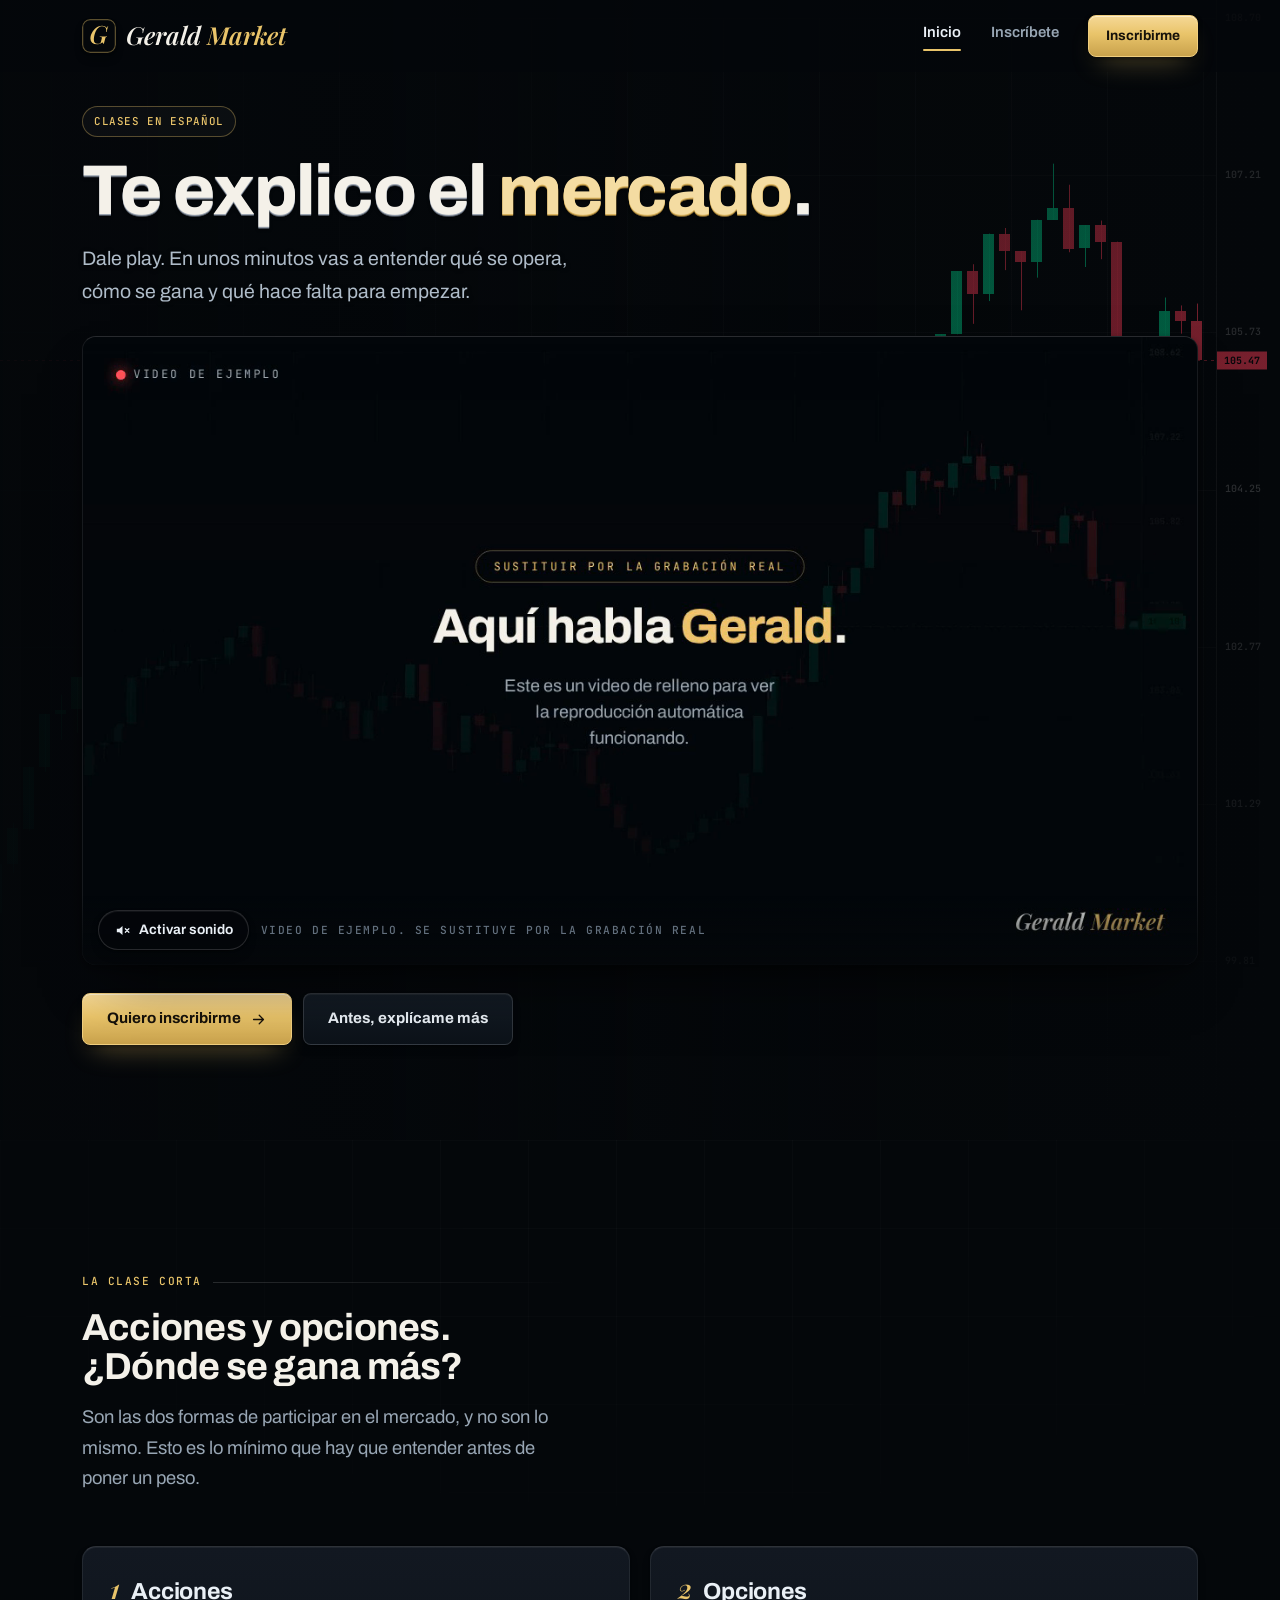
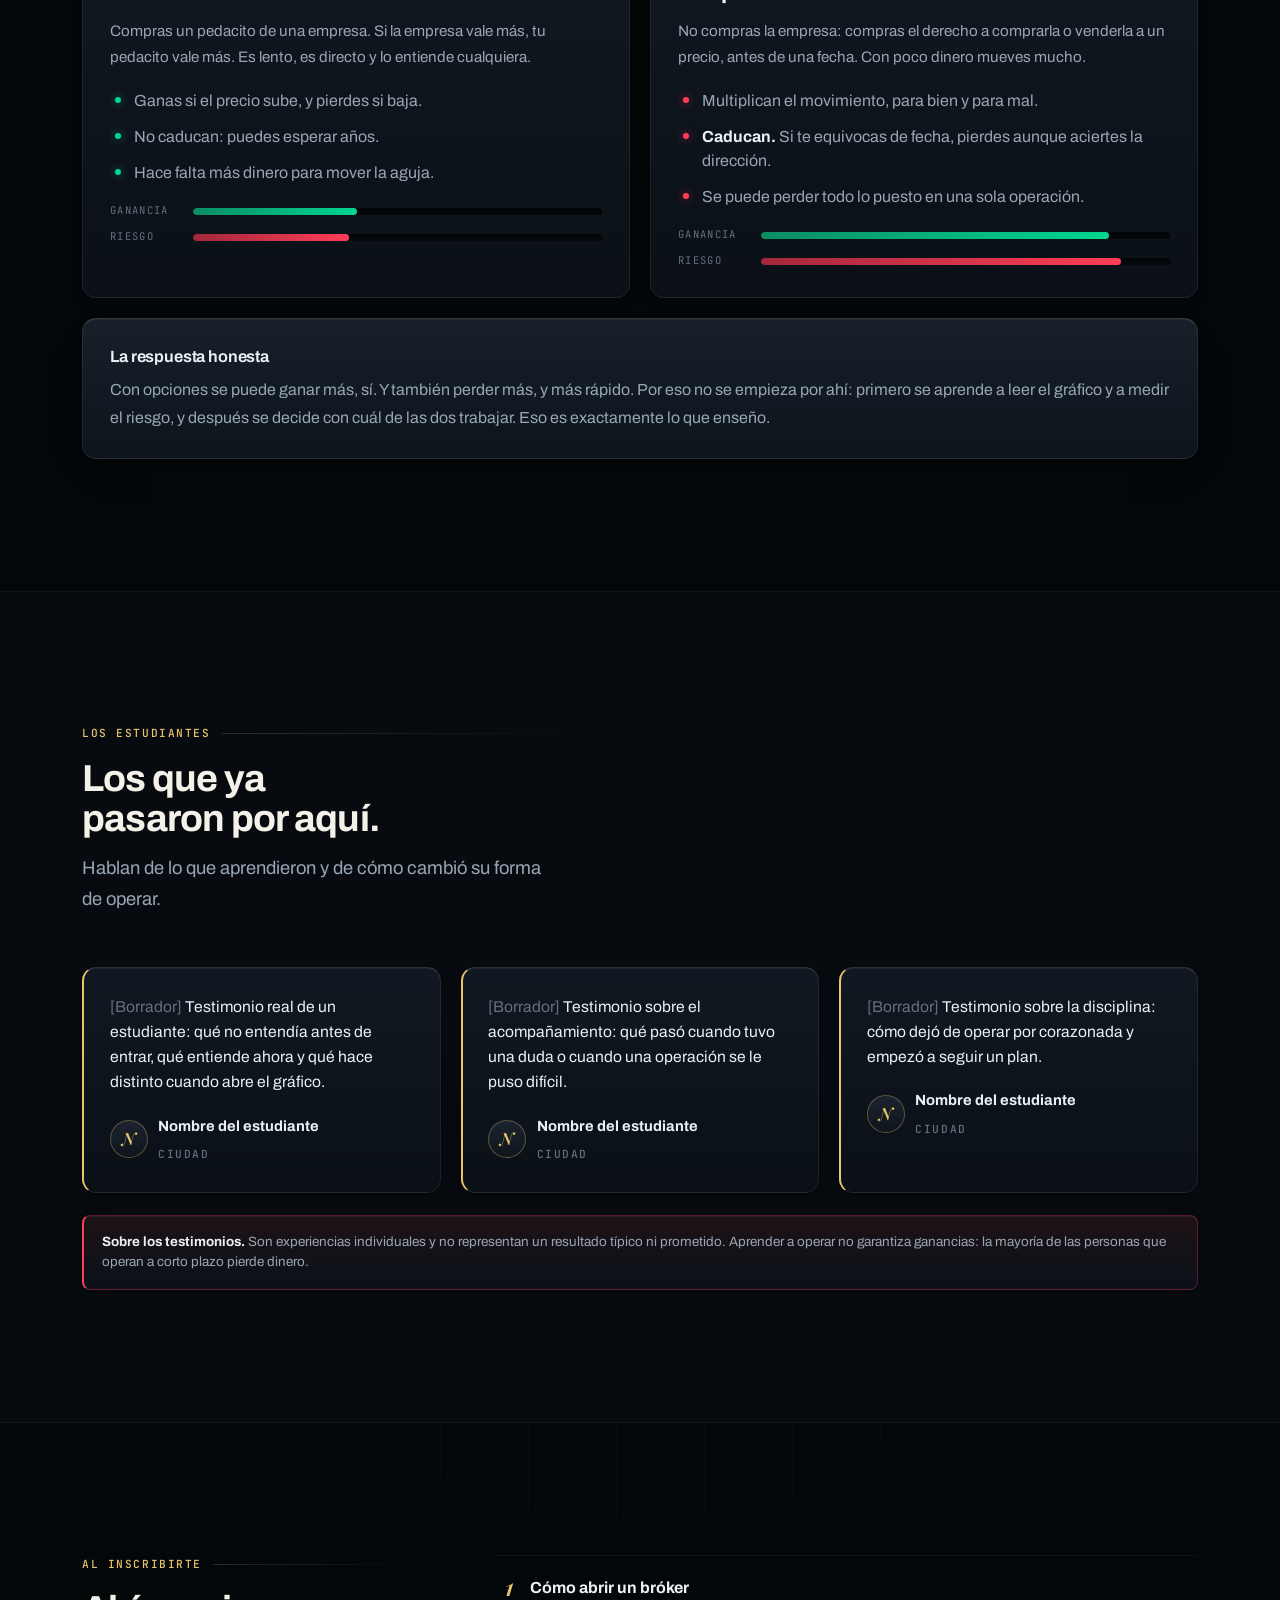
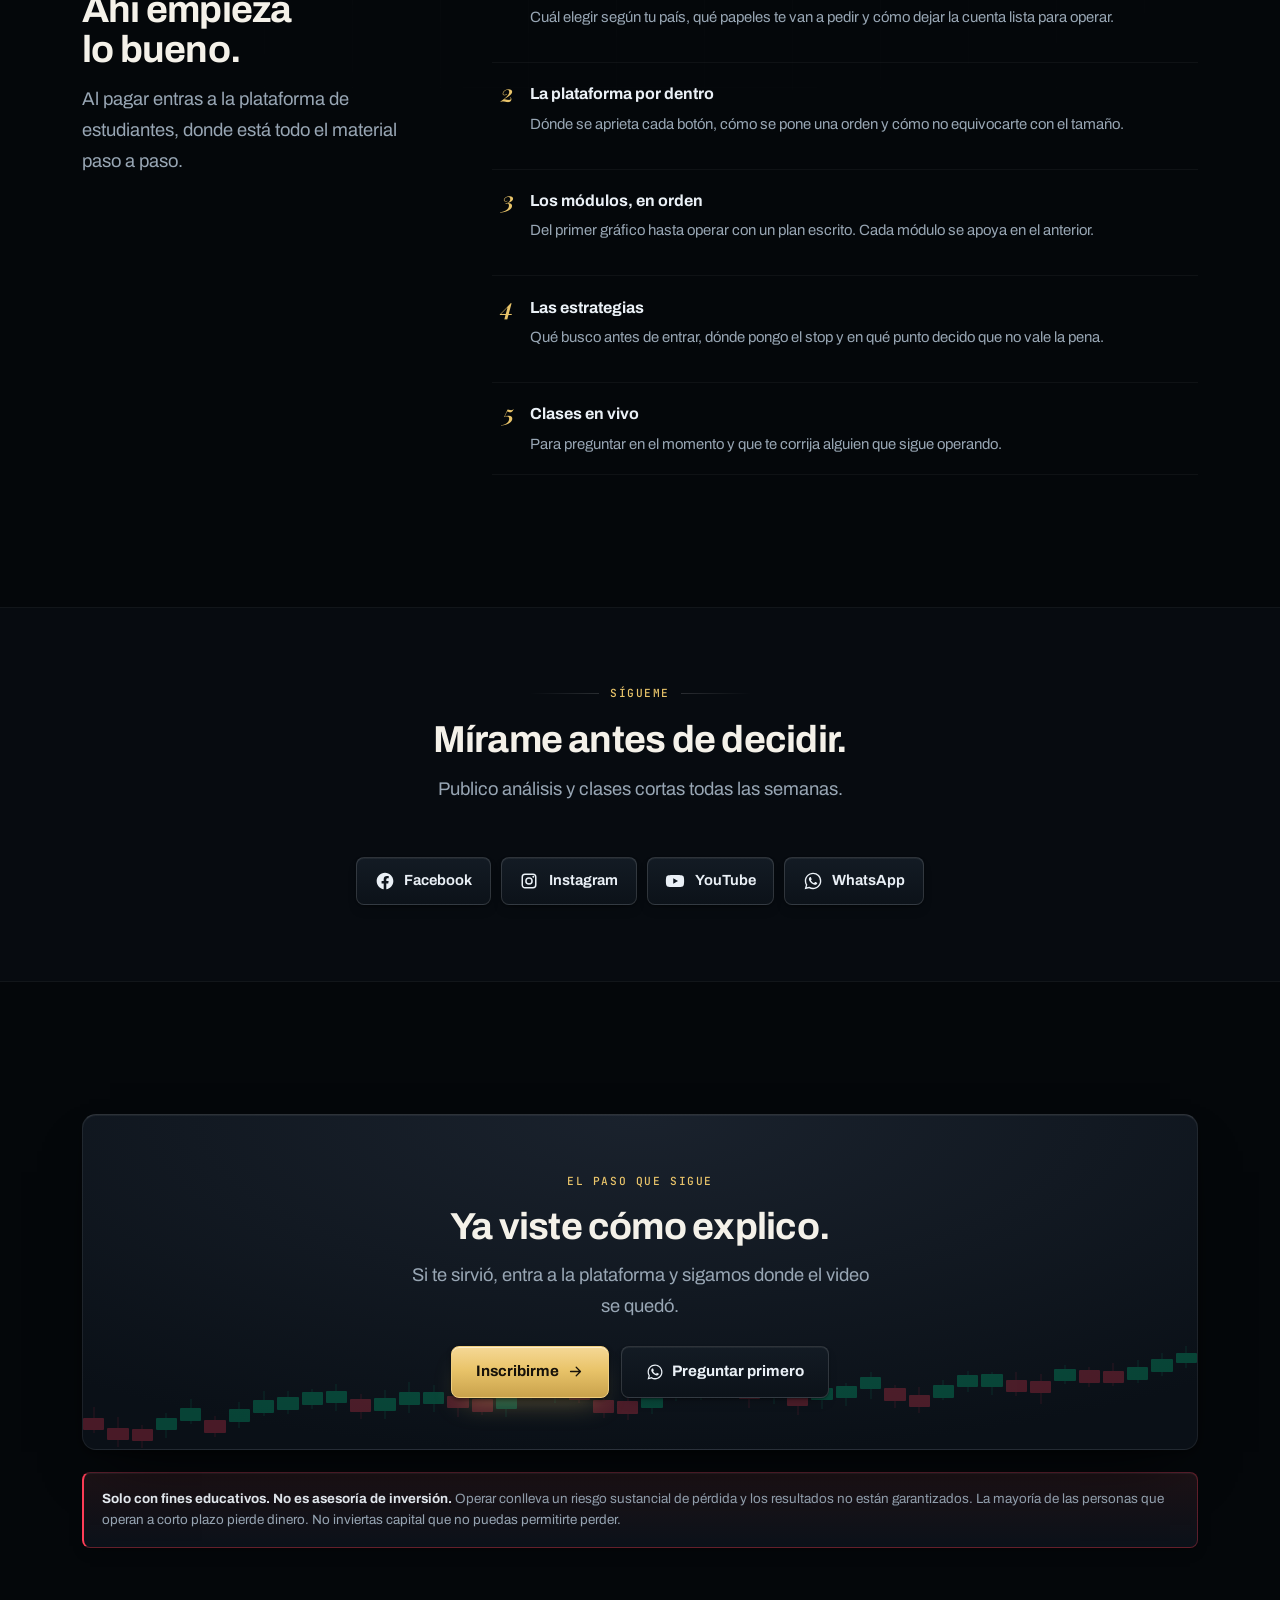
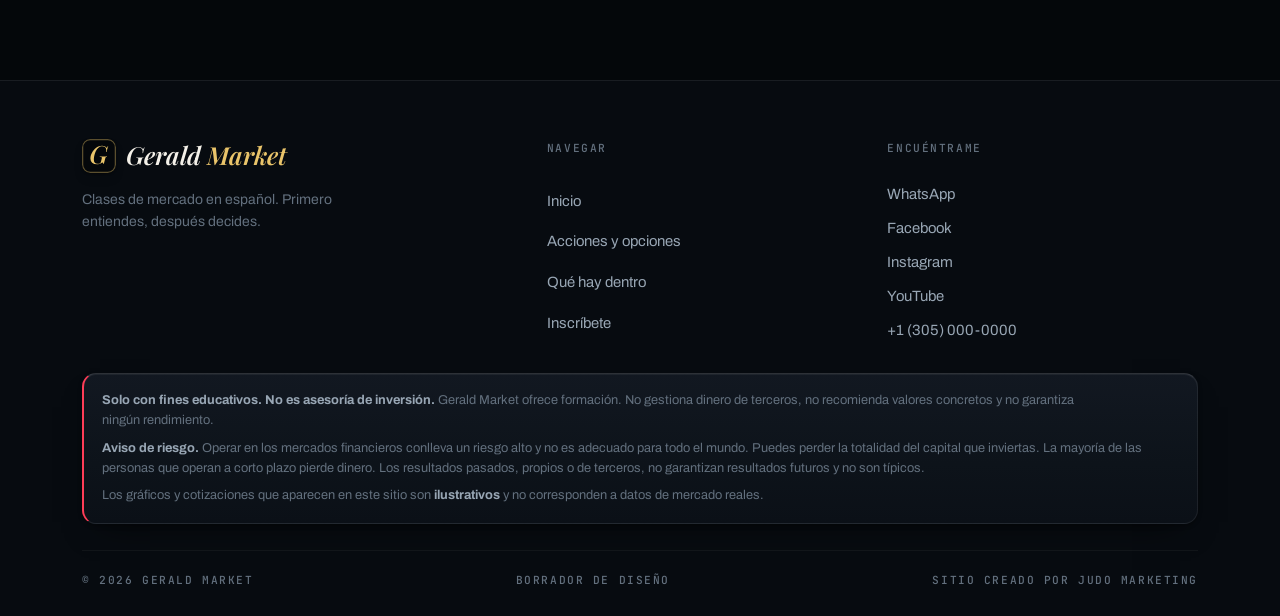
==== commit a3db0239: "Pie: firma discreta de Judo Marketing Junior, 12 de noviembre de 2026: todo sitio hecho por Judo Mar" ====
--- a/index.html
+++ b/index.html
@@ -409,6 +409,7 @@
     <div class="ft__end">
       <span class="tag">© <span data-year>2026</span> Gerald Market</span>
       <span class="tag">Borrador de diseño</span>
+      <a class="tag ft__credit" href="https://www.judomarketing.net" target="_blank" rel="noopener">Sitio creado por Judo Marketing</a>
     </div>
   </div>
 </footer>
--- a/assets/css/styles.css
+++ b/assets/css/styles.css
@@ -761,6 +761,10 @@
   display: flex; flex-wrap: wrap; gap: .6rem 1.2rem;
   align-items: center; justify-content: space-between;
 }
+
+.ft__credit { text-decoration: none; transition: color .18s var(--ease); }
+.ft__credit:hover,
+.ft__credit:focus-visible { color: var(--fg-2); }
 
 /* ------------------------------------------------------- barra fija móvil */
 .dock {
